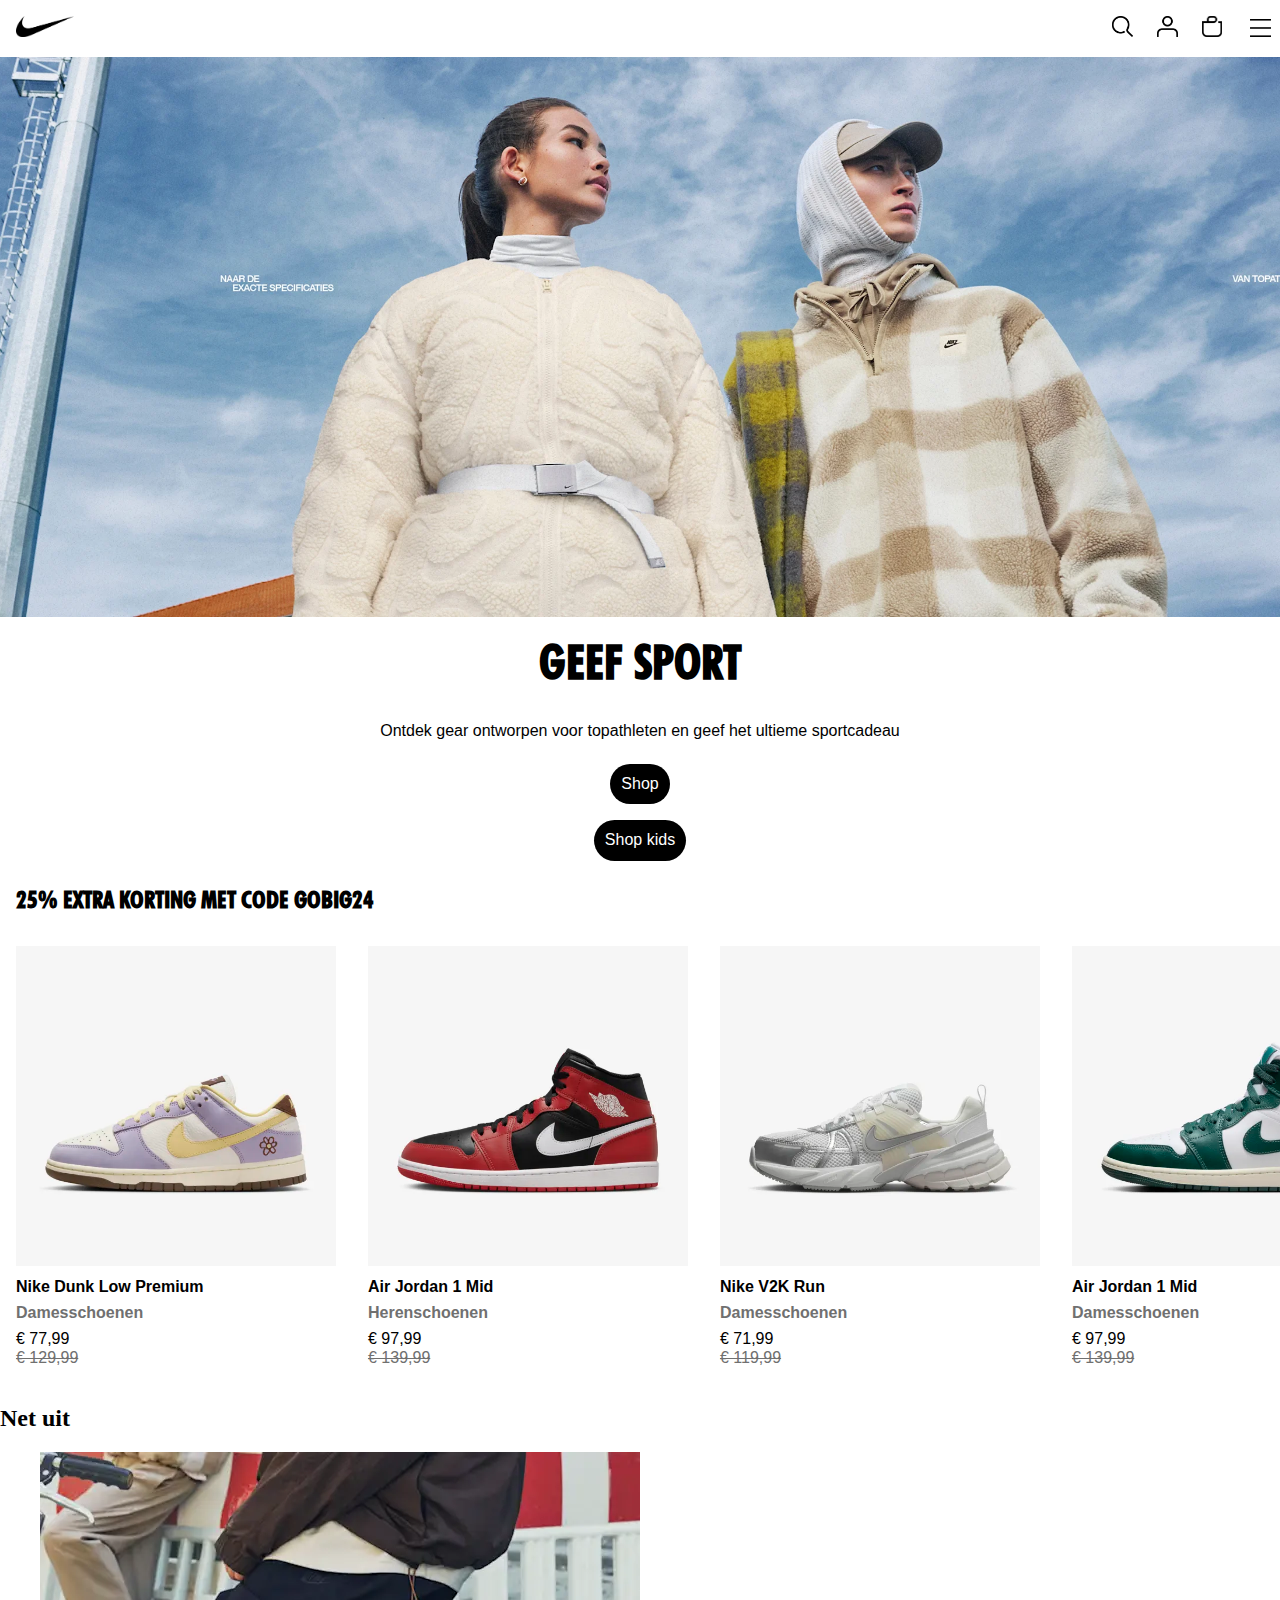
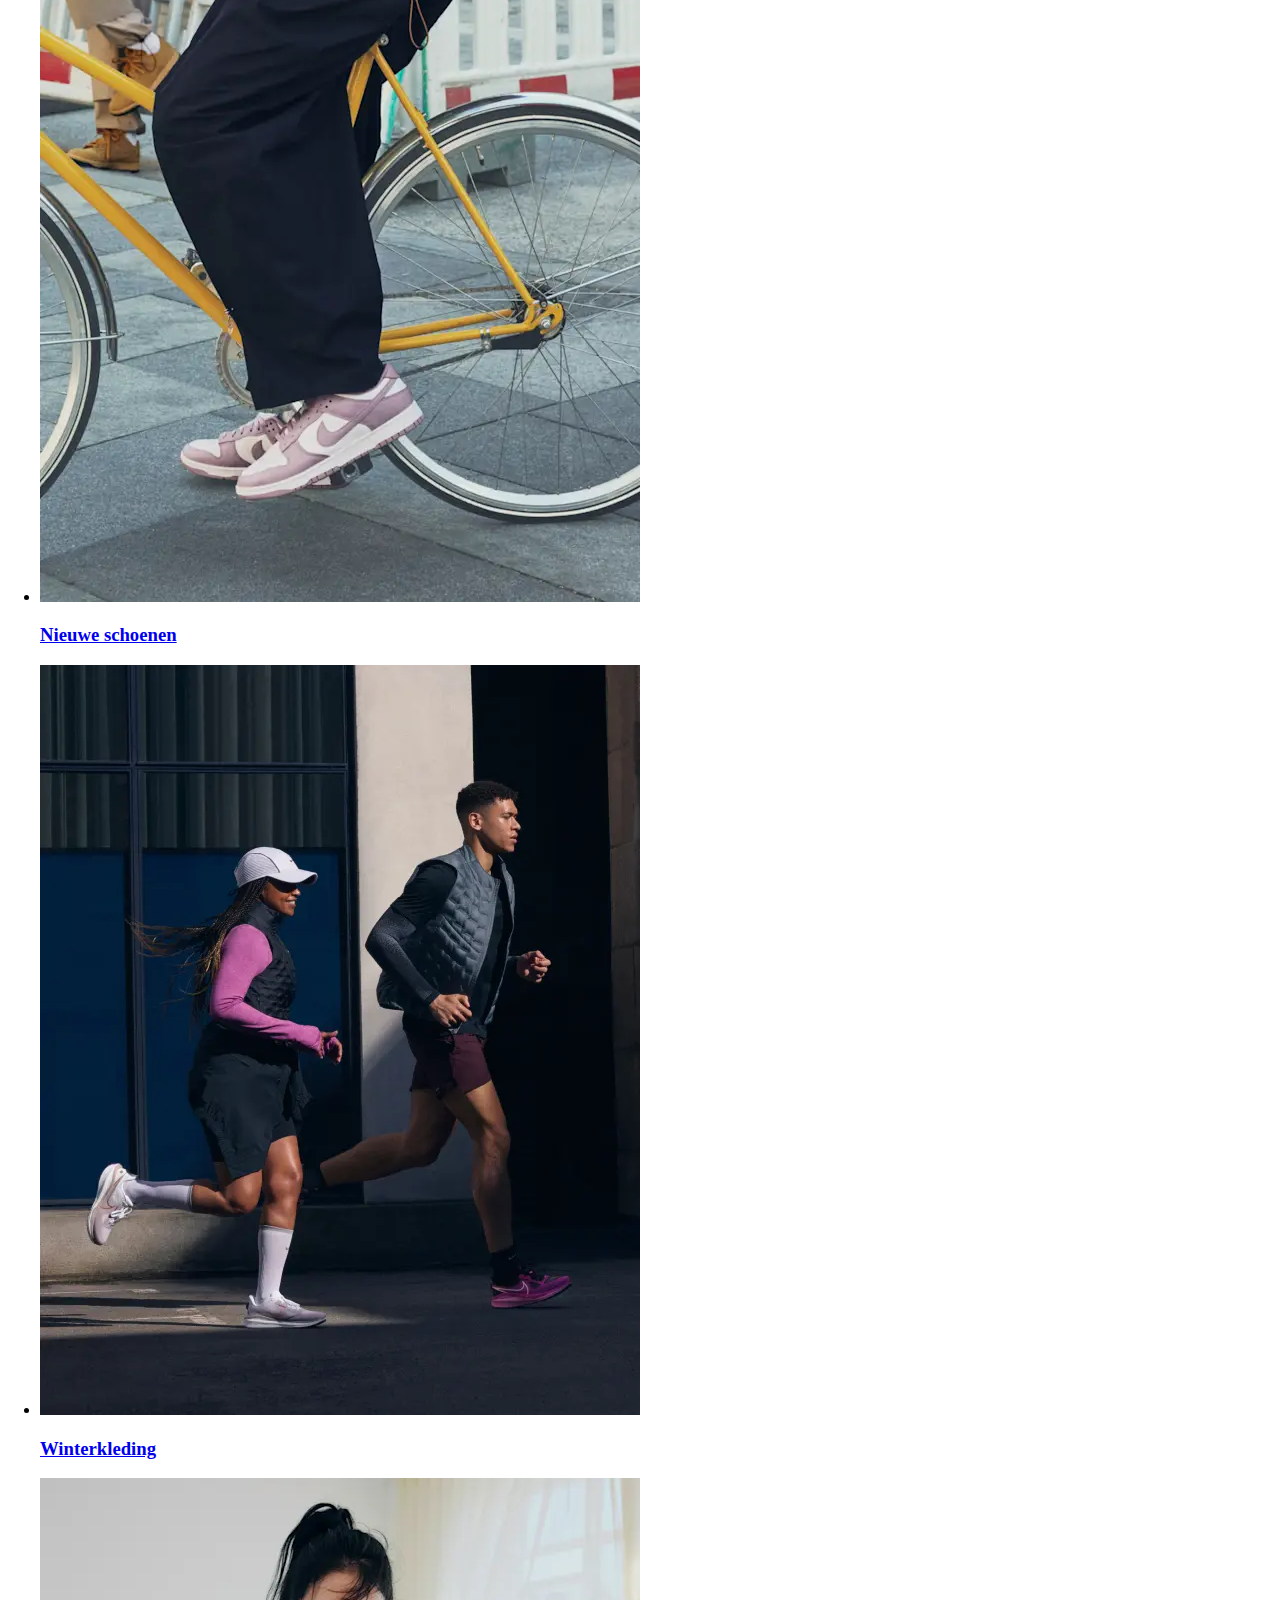
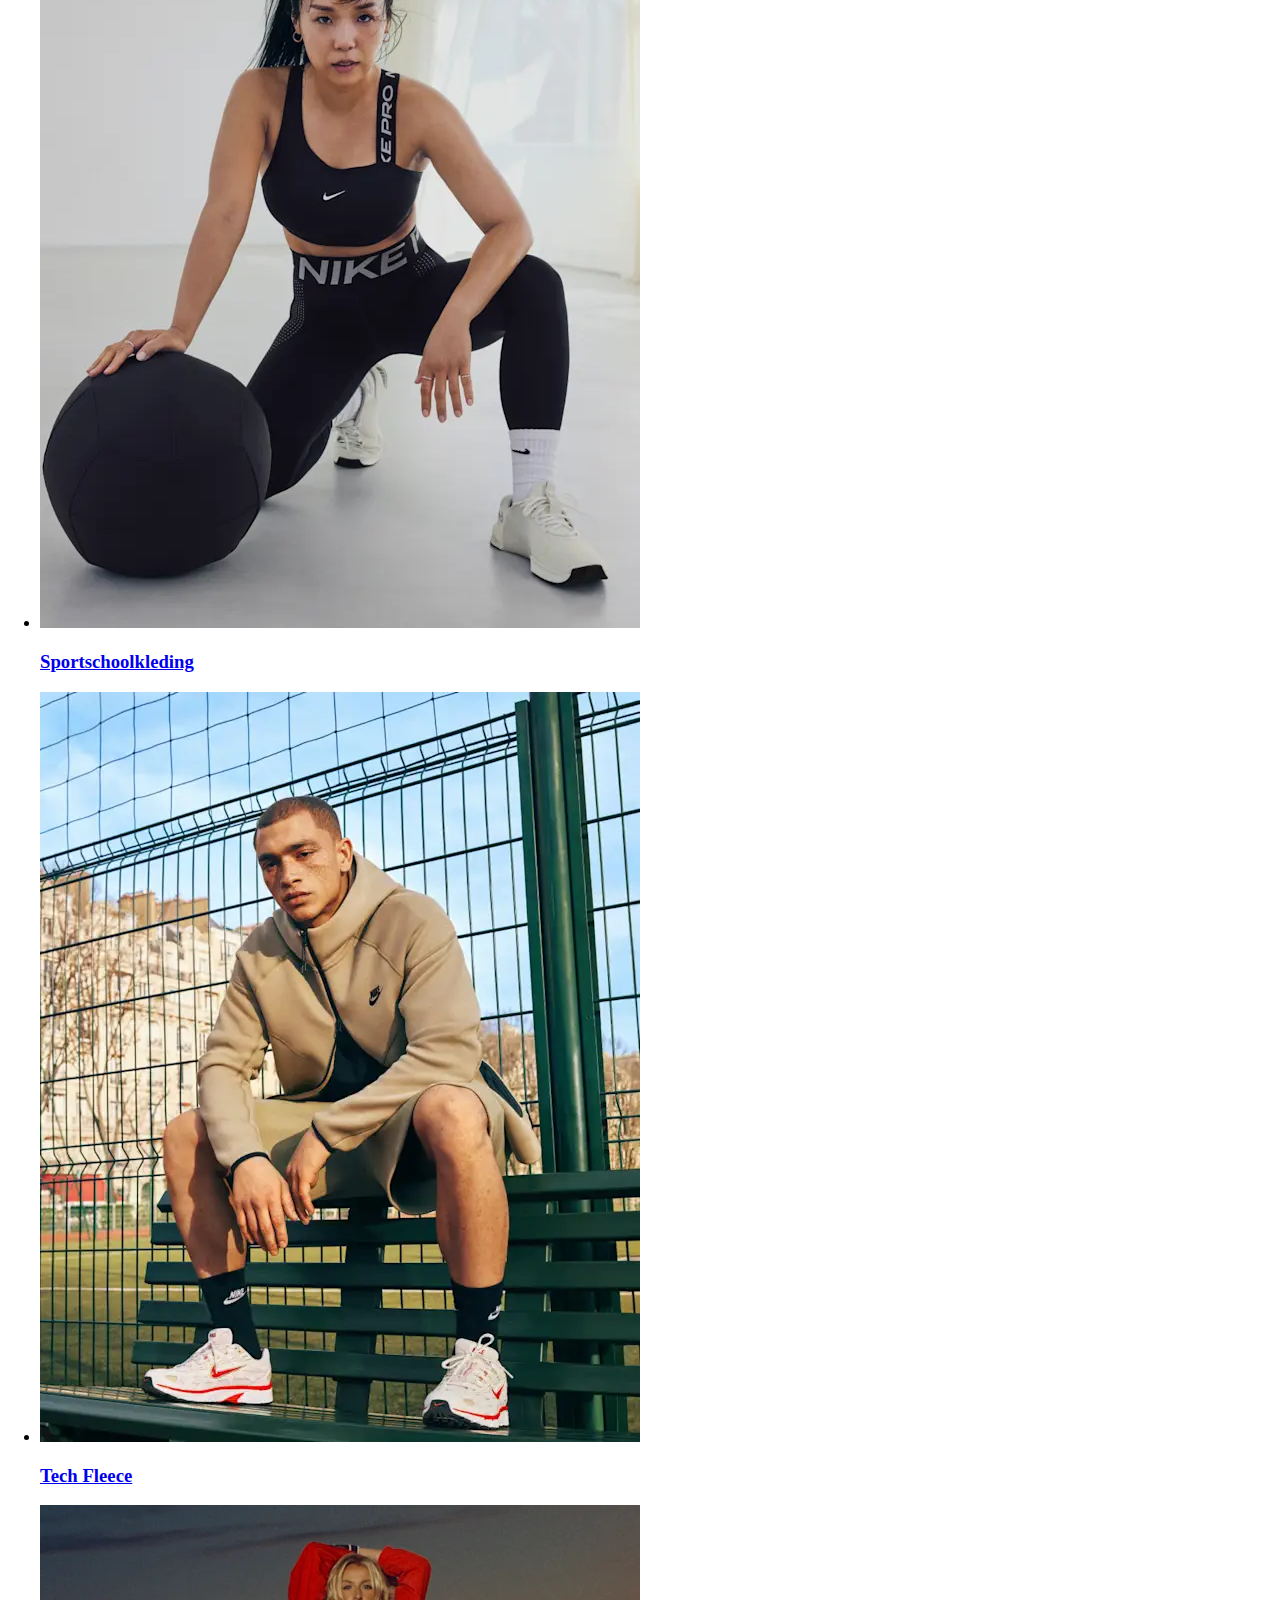
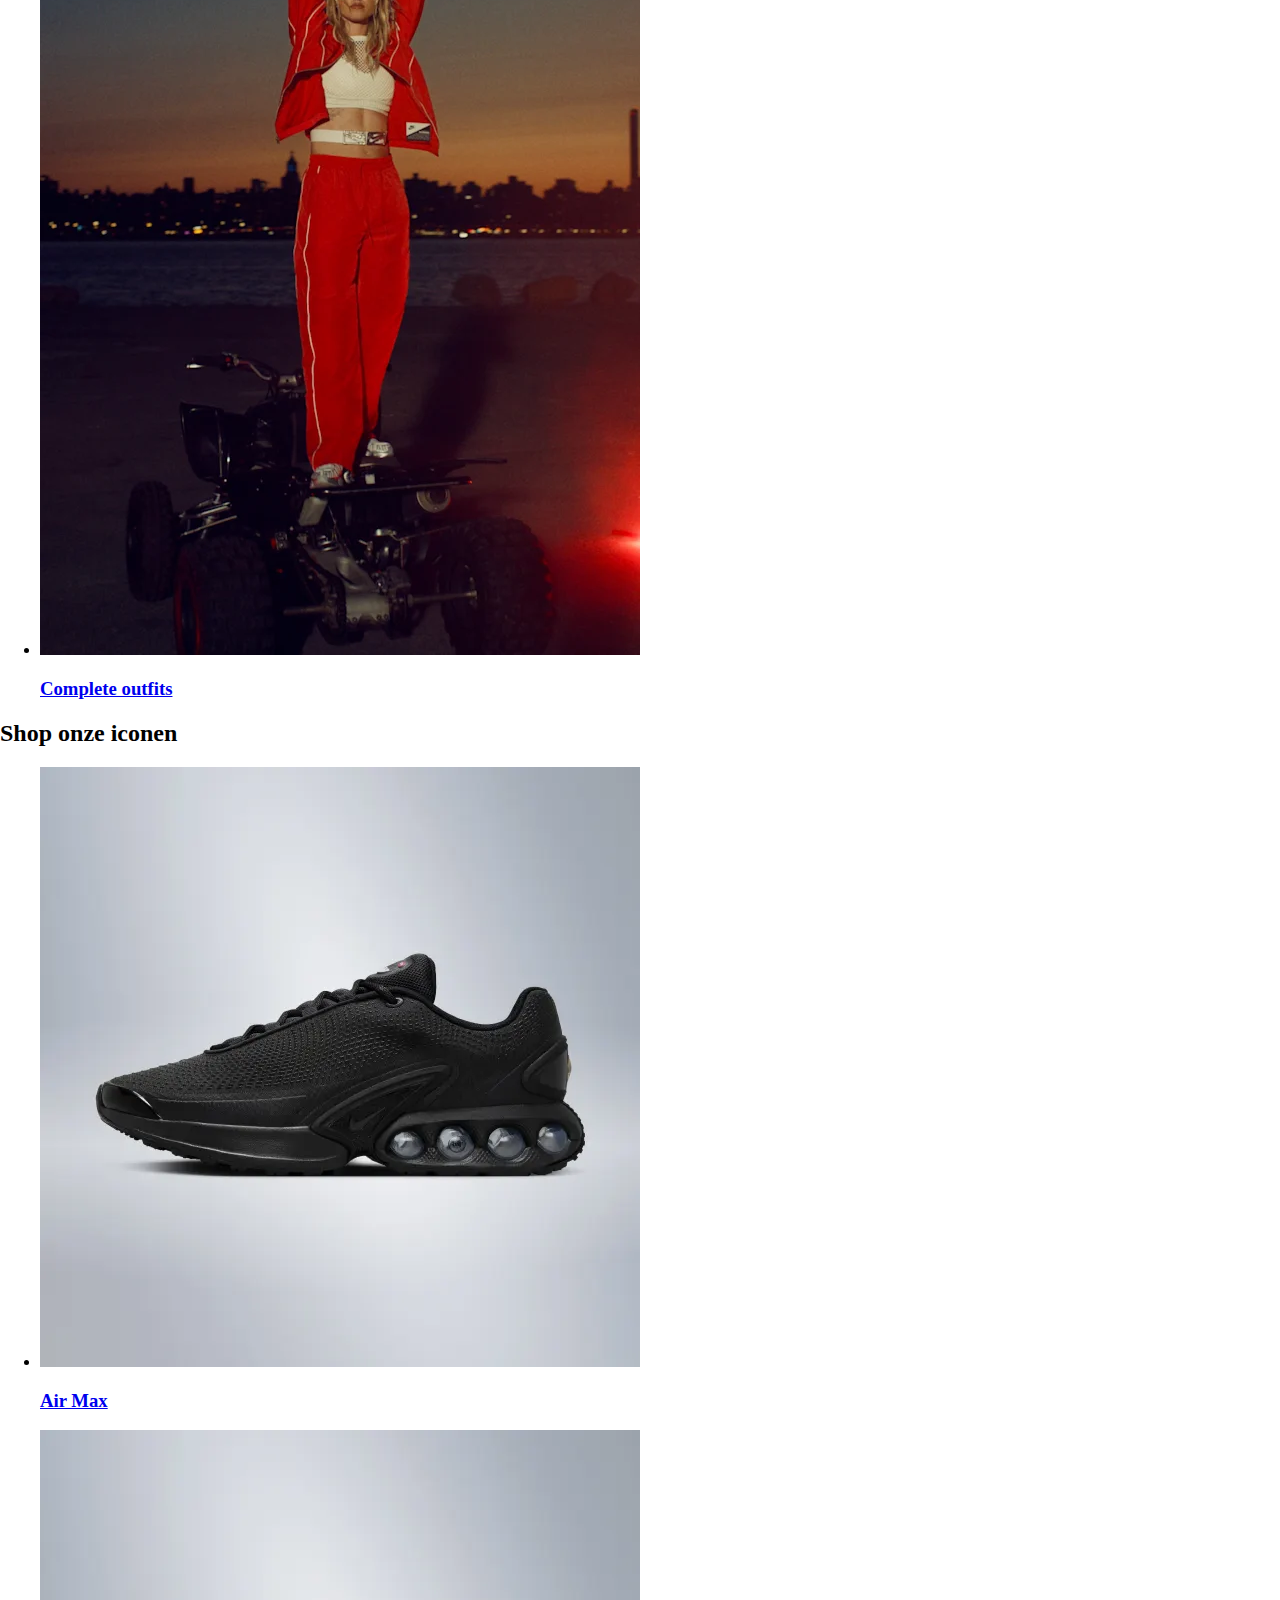
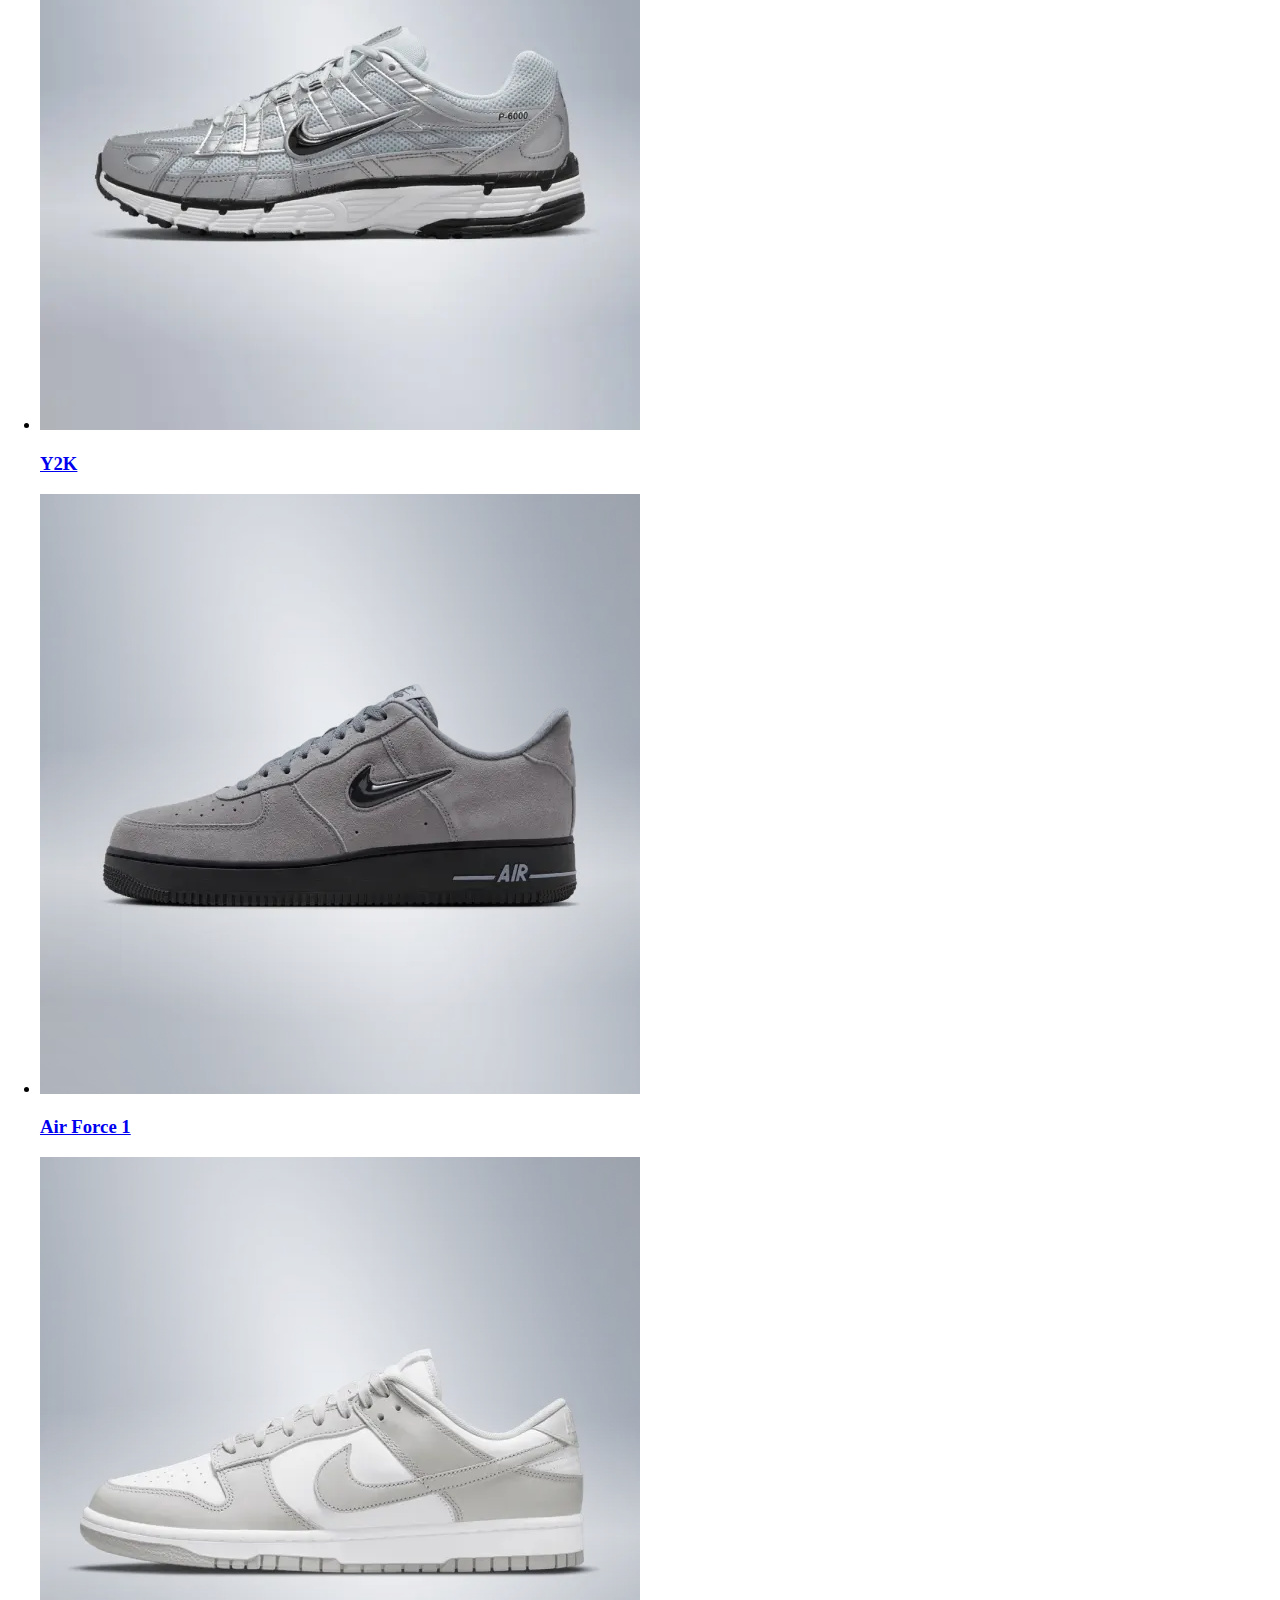
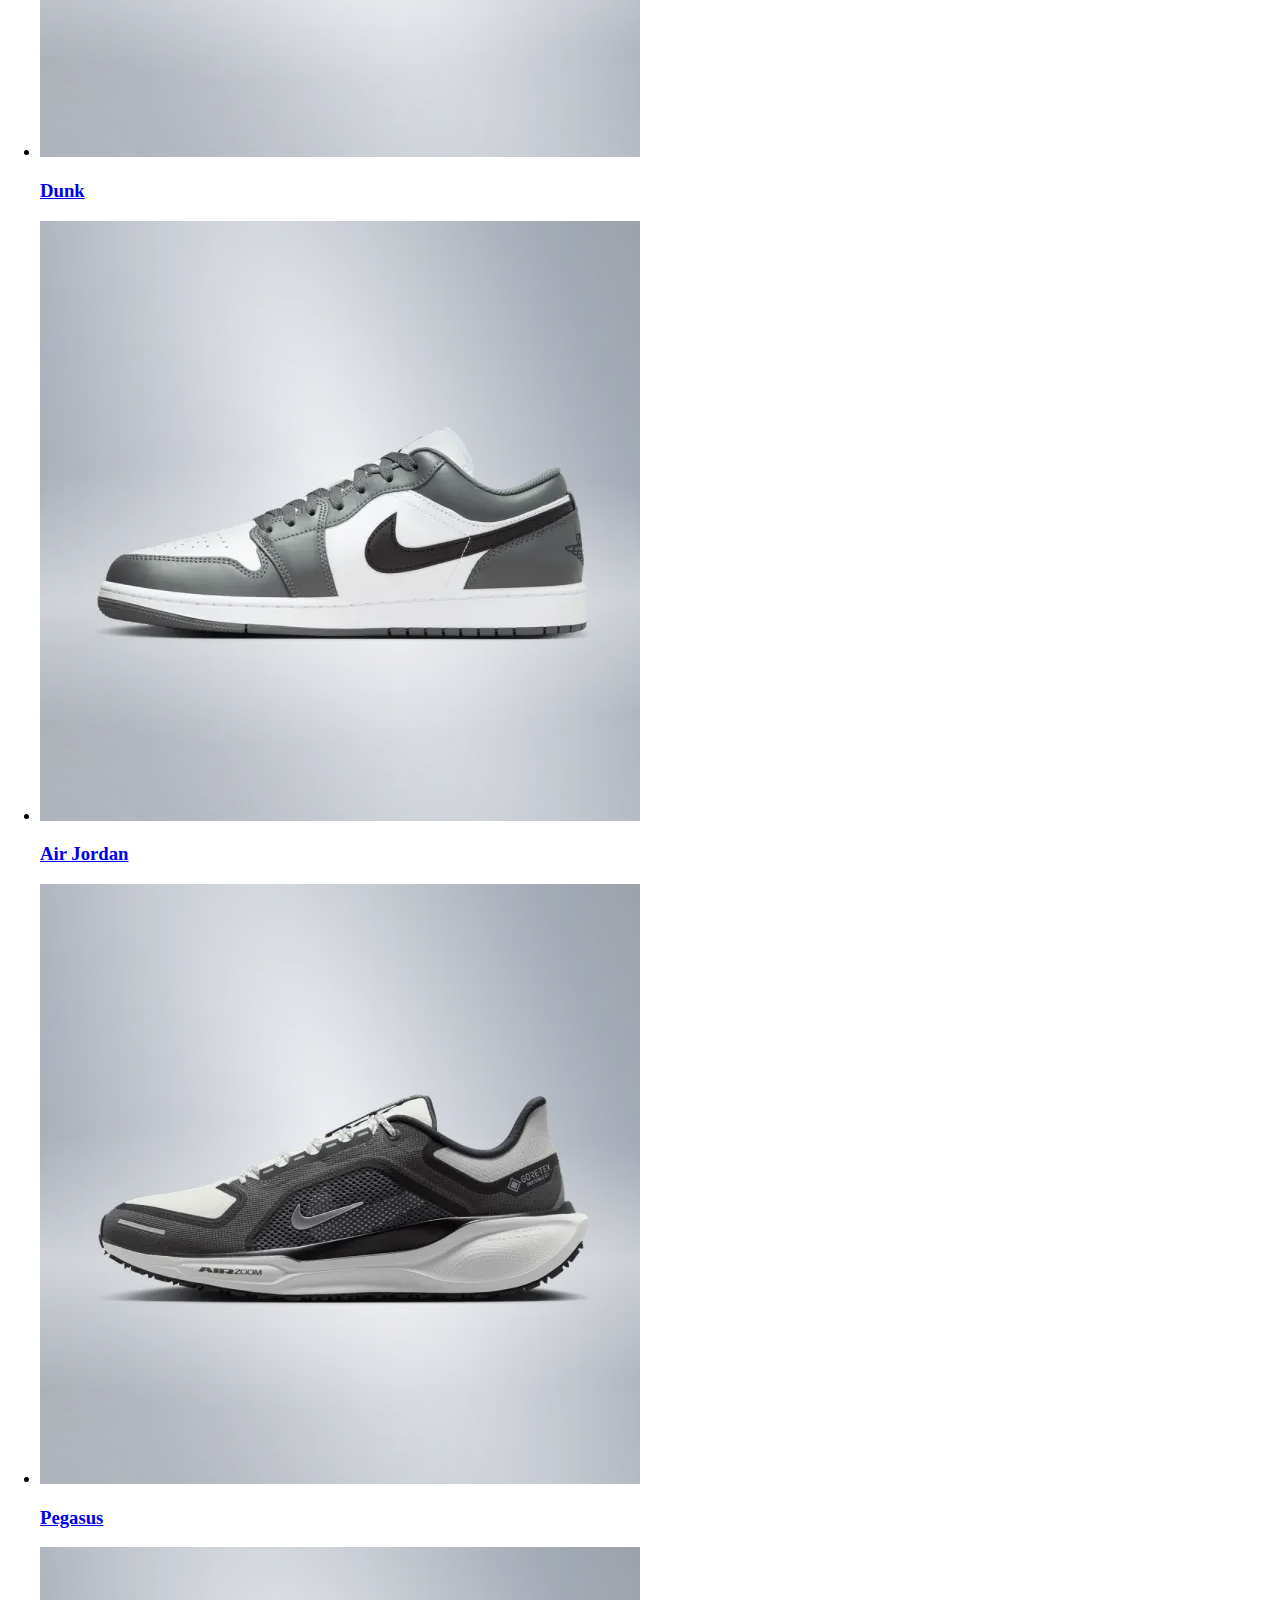
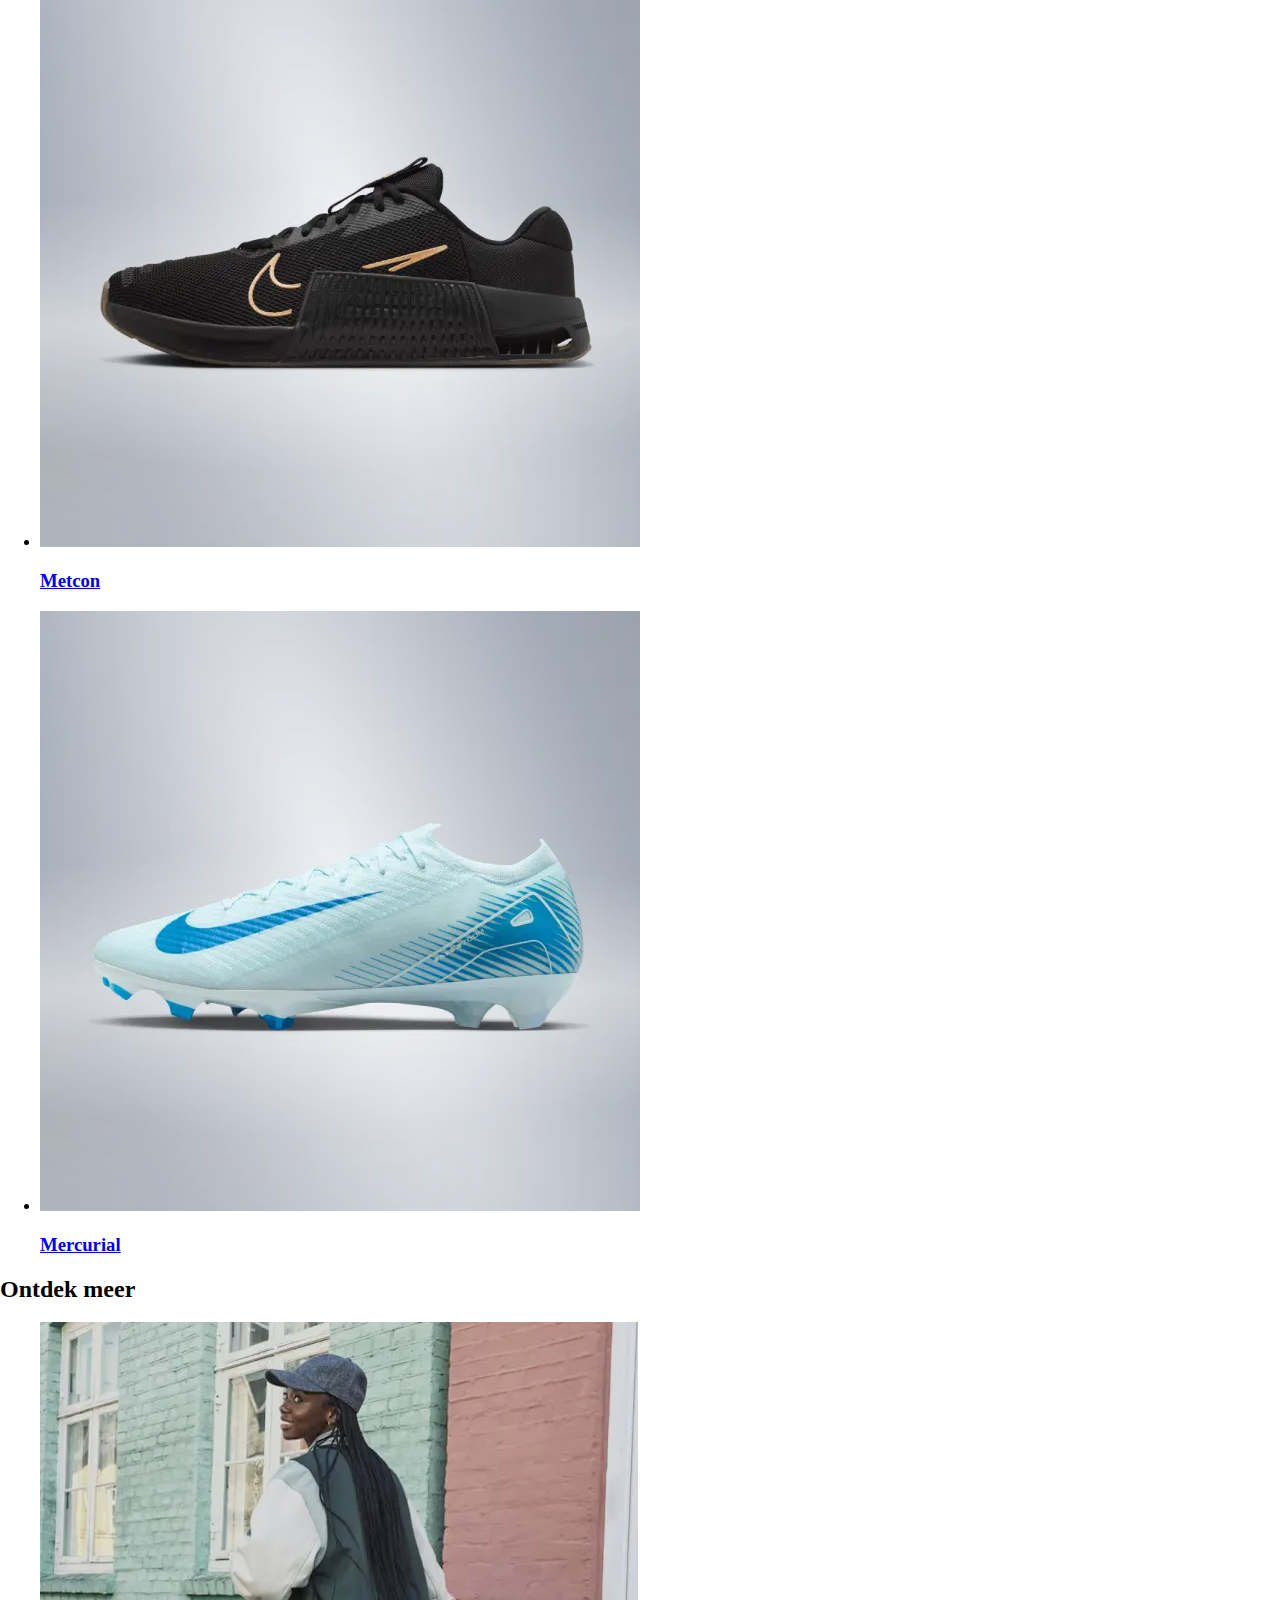
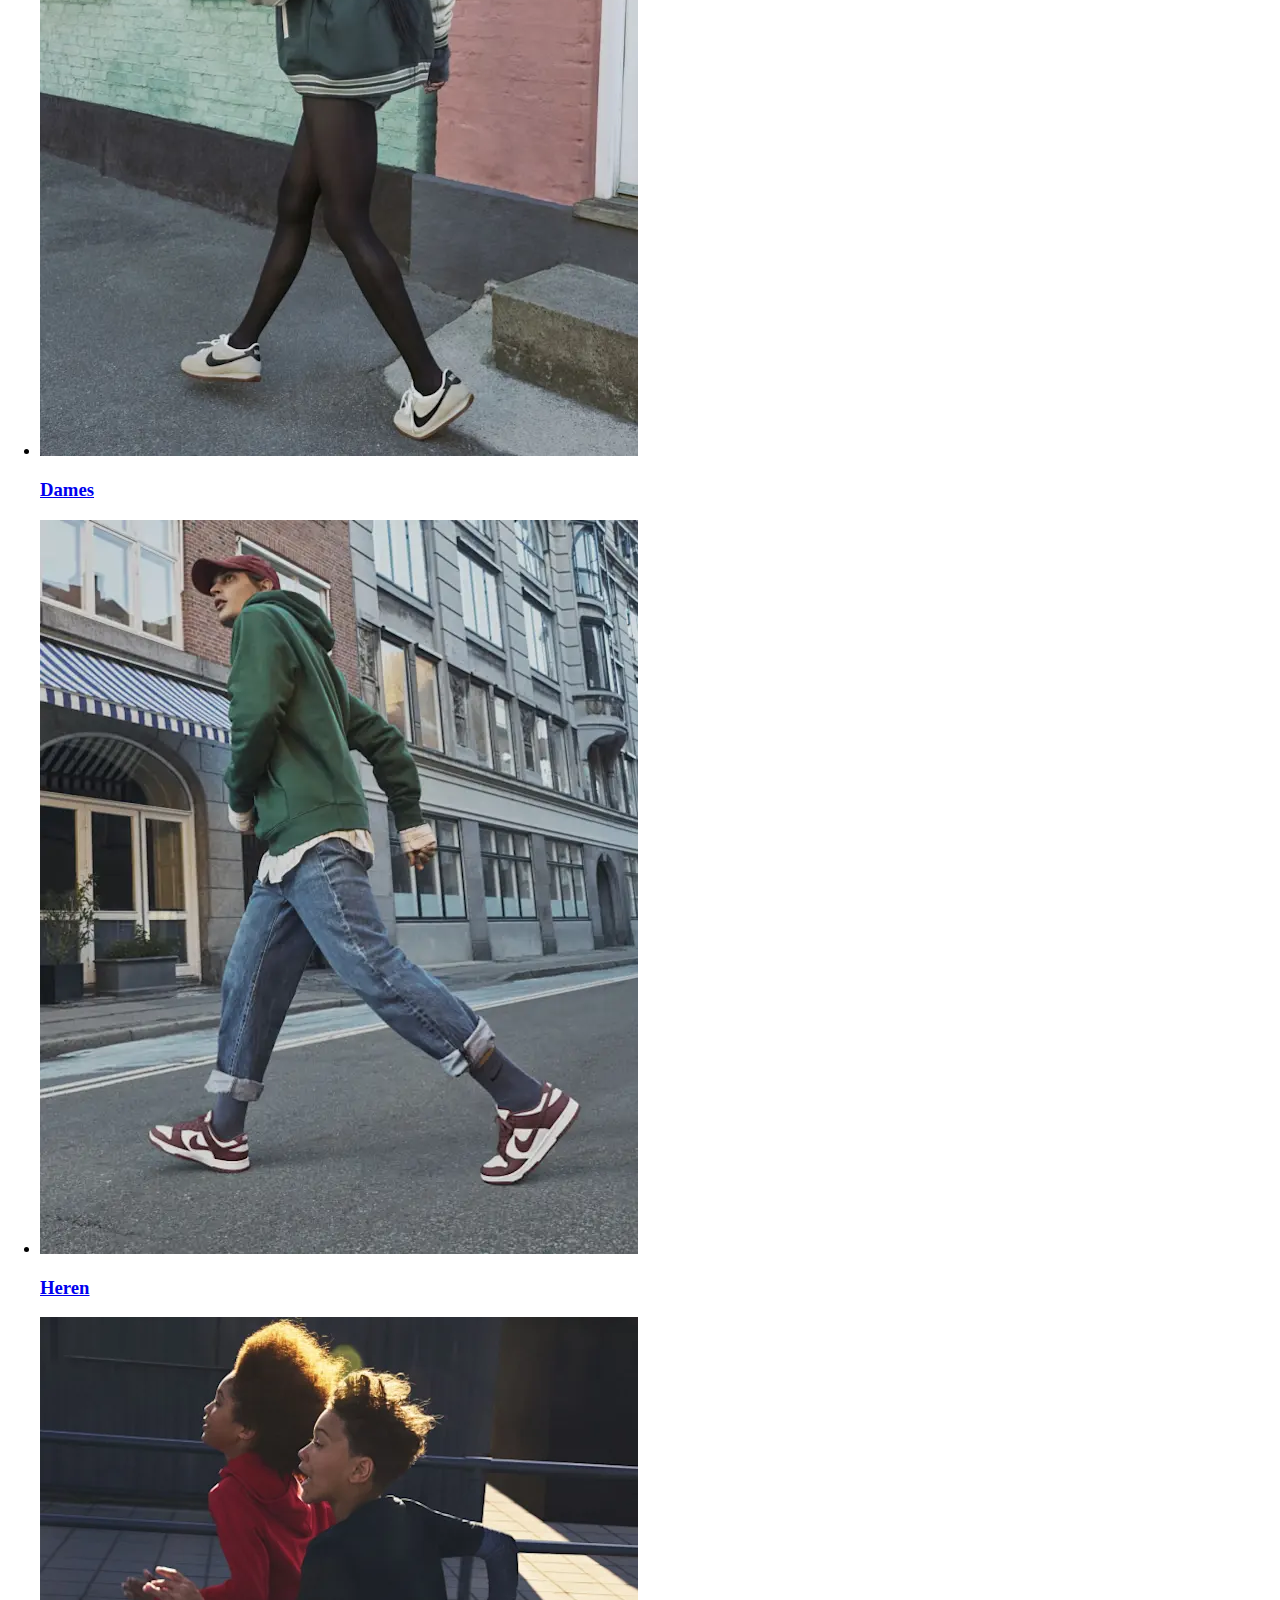
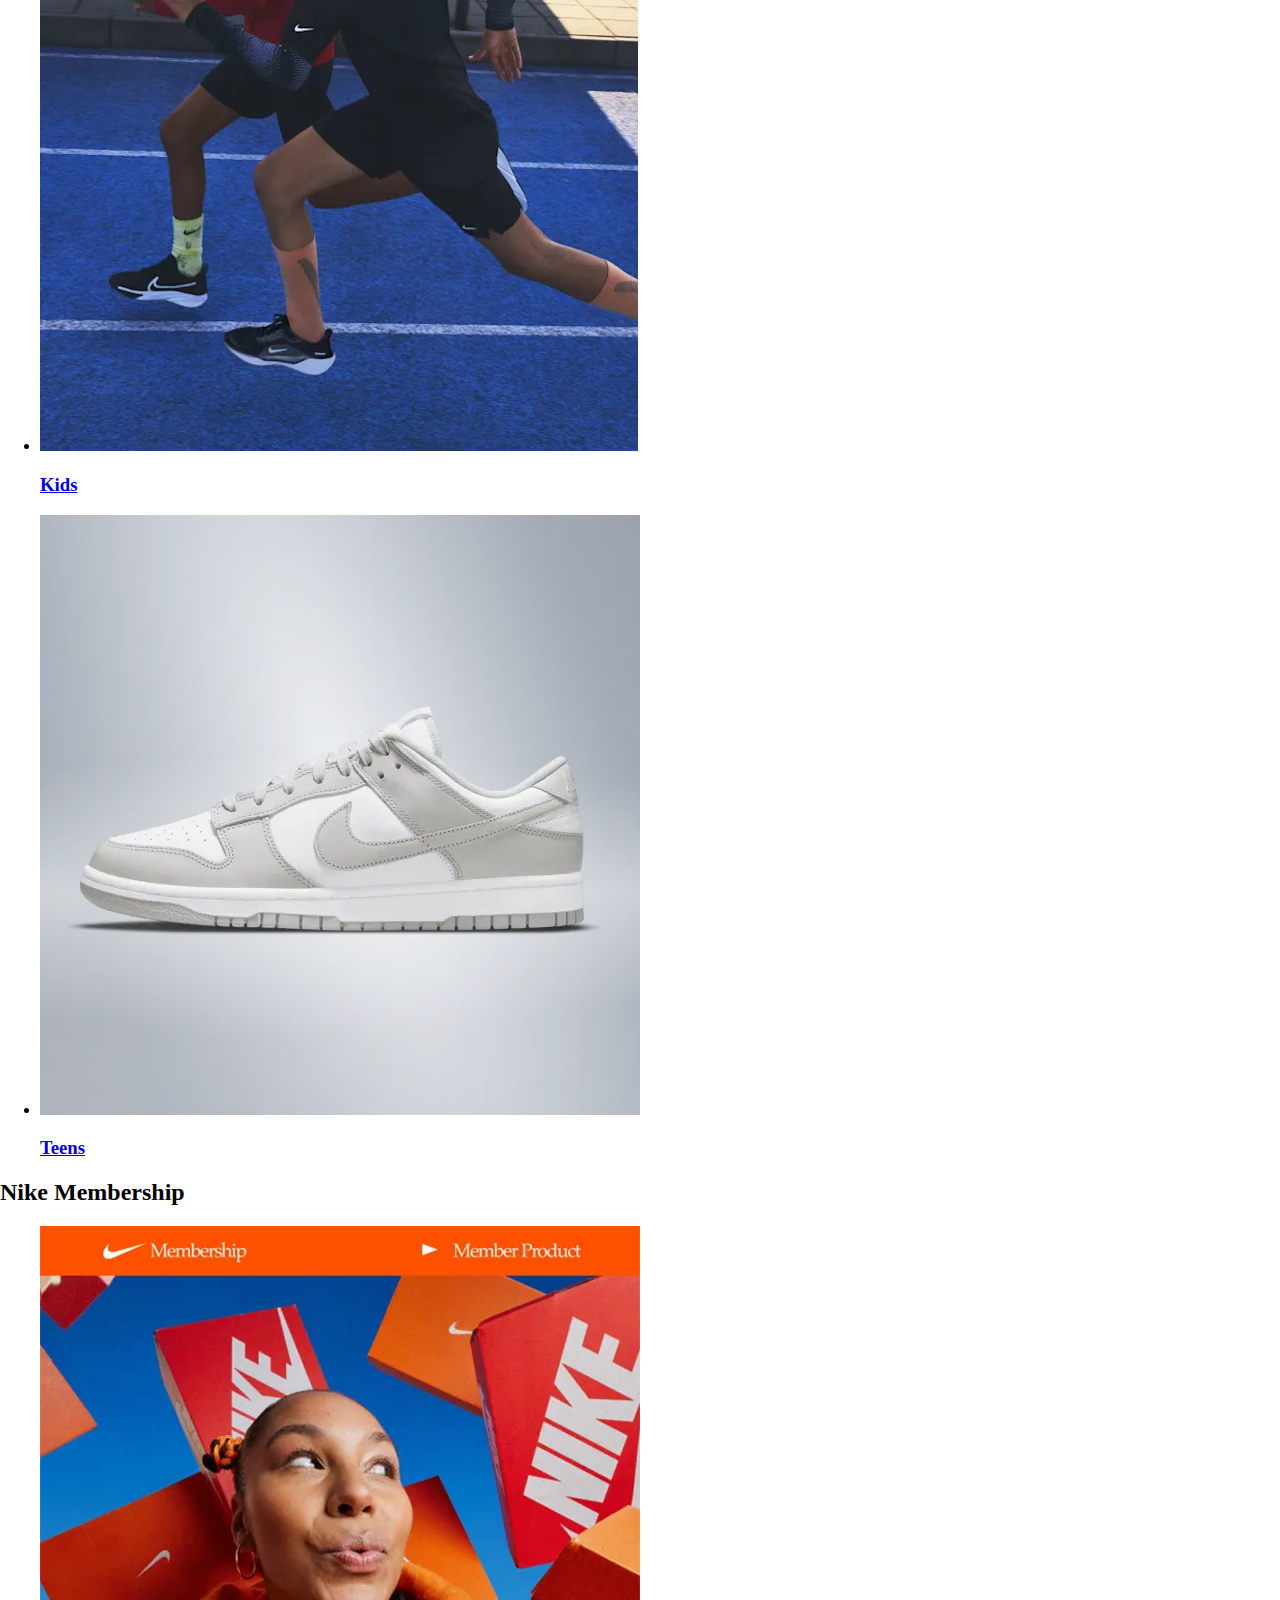
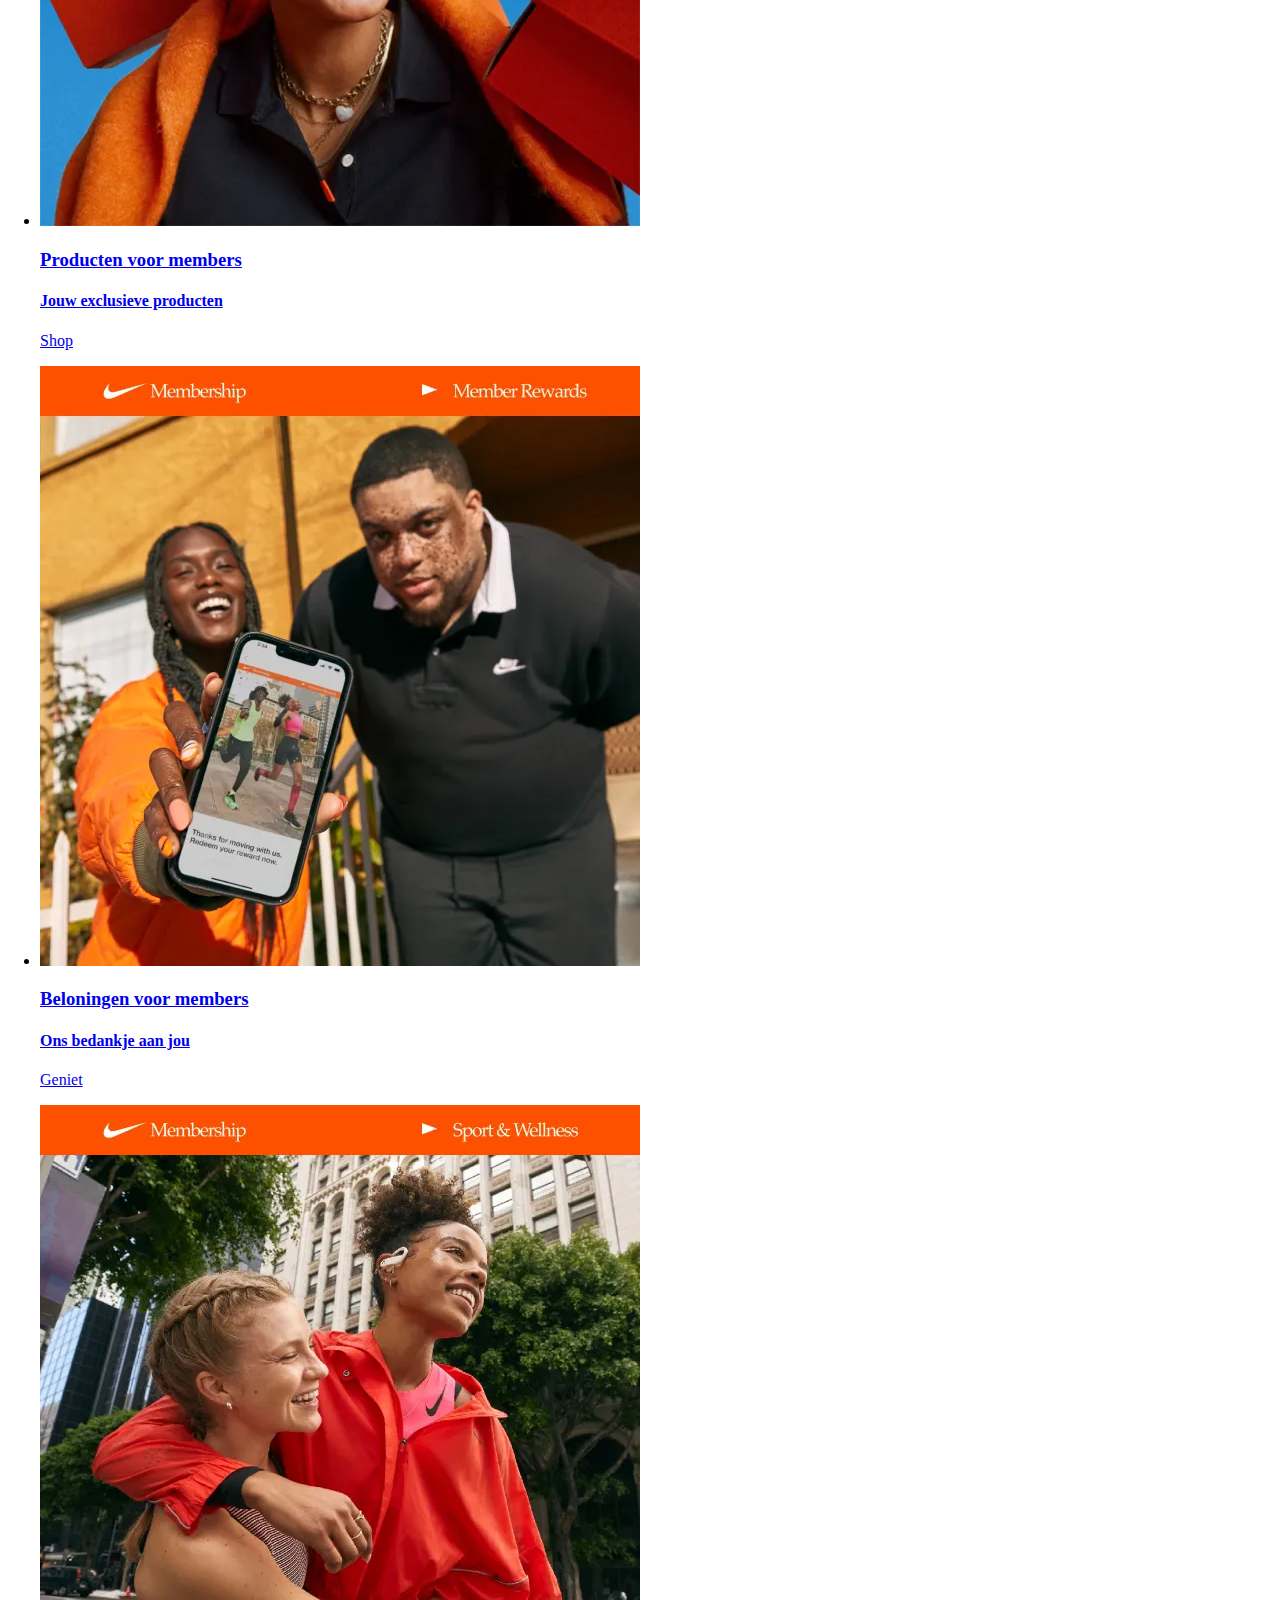
==== index.html @ 39778358 "Add files via upload" ====
<!DOCTYPE html>
<html lang="nl">
<head>
    <meta charset="UTF-8">
    <meta name="viewport" content="width=device-width, initial-scale=1.0">
    <meta name="description" content="Homepage van de Nike website.">
    <title>Standaard HTML-pagina</title>

    <!-- CSS -->
    <link rel="stylesheet" href="styles/style.css">
</head>
<body>

    <header>
        <a href="#"><img src="images/icons/nike.png" alt="Nike logo"><h1>Nike homepage</h1></a>
        
        <ul>
            <a href="#"><img src="images/icons/search.png" alt="Zoeken"></a>
            <a href="#"><img src="images/icons/user.png" alt="Account"></a>
            <a href="#"><img src="images/icons/shopping.png" alt="Winkelmand"></a>
            <button><img src="images/icons/menu.png" alt="Menu" /></button>
        </ul>

    </header>
    
    <main>

        <!-- BANNER -->

        <section>
            <article>
                <img src="images/homepage/banner.jpg" alt="de nieuwste winterkleding">
            </article>
            <article>
                <h2>Geef sport</h2>
				<p>Ontdek gear ontworpen voor topathleten en geef het ultieme sportcadeau</p>
				<a href="#">Shop</a>
				<a href="#">Shop kids</a>
            </article>
        </section>

        <!-- KORTING -->

        <section>
            <h2>25% extra korting met code GOBIG24</h2>
            <ul>
                <li>
                    <a href="#">
                        <img src="images/homepage/kortingNikeDunkLowPremium.png" alt="Nike Dunk Low Premium, Damesschoenen">
                        <h3> Nike Dunk Low Premium </h3>
                        <h4> Damesschoenen </h4>
                        <p>€ 77,99</p>
                        <p>€ 129,99</p>
                    </a>
                </li>
                <li>
                    <a href="#">
                        <img src="images/homepage/kortingAirJordan1Mid2.png" alt="Air Jordan 1 Mid, Herenschoenen">
                        <h3> Air Jordan 1 Mid </h3>
                        <h4> Herenschoenen </h4>
                        <p>€ 97,99</p>
                        <p>€ 139,99</p>
                    </a>
                </li>
                <li>
                    <a href="#">
                        <img src="images/homepage/kortingNikeV2Krun.png" alt="Nike V2K Run, Damesschoenen">
                        <h3> Nike V2K Run </h3>
                        <h4> Damesschoenen </h4>
                        <p>€ 71,99</p>
                        <p>€ 119,99</p>
                    </a>
                </li>
                <li>
                    <a href="#">
                        <img src="images/homepage/kortingAirJordan1Mid.png" alt="Air Jordan 1 Mid, Damesschoenen">
                        <h3> Air Jordan 1 Mid </h3>
                        <h4> Damesschoenen </h4>
                        <p>€ 97,99</p>
                        <p>€ 139,99</p>
                    </a>
                </li>
                <li>
                    <a href="#">
                        <img src="images/homepage/kortingAirMaxPlusDrift.png" alt="Nike Air Max Plus Drift, Herenschoenen">
                        <h3> Nike Air Max Plus Drift </h3>
                        <h4> Herenschoenen </h4>
                        <p>€ 159,99</p>
                        <p>€ 199,99</p>
                    </a>
                </li>
                <li>
                    <a href="#">
                        <img src="images/homepage/kortingAirForce107.png" alt="Nike Air Force 1 '07, Herenschoenen">
                        <h3> Nike Air Force 1 '07 </h3>
                        <h4> Herenschoenen </h4>
                        <p>€ 119,99</p>
                    </a>
                </li>
                <li>
                    <a href="#">
                        <img src="images/homepage/kortingNikeAirMaxPlusUtility.png" alt="Nike Air Max Plus Utility, Herenschoenen">
                        <h3> Nike Air Max Plus Utility </h3>
                        <h4> Herenschoenen </h4>
                        <p>€ 199,99</p>
                    </a>
                </li>
                <li>
                    <a href="#">
                        <img src="images/homepage/kortingNikeSportswearClassicPuffer.png" alt="Nike Sportswear Classic Puffer, Therma-FIT ruimvallend damesjack met capuchon">
                        <h3> Nike Sportswear Classic Puffer </h3>
                        <h4> Therma-FIT ruimvallend damesjack met capuchon </h4>
                        <p>€ 129,99</p>
                    </a>
                </li>
                <li>
                    <a href="#">
                        <img src="images/homepage/kortingWindrunnerPrimaLoft.png" alt="Nike Windrunner PrimaLoft®, Storm-FIT Gewatteerd herenjack met capuchon">
                        <h3> Nike Windrunner PrimaLoft® </h3>
                        <h4> Storm-FIT Gewatteerd herenjack met capuchon </h4>
                        <p>€ 229,99</p>
                    </a>
                </li>
                <li>
                    <a href="#">
                        <img src="images/homepage/kortingAirForce1Shadow.png" alt="Nike Air Force 1 Shadow, Damesschoenen">
                        <h3> Nike Air Force 1 Shadow </h3>
                        <h4> Damesschoenen </h4>
                        <p>€ 129,99</p>
                    </a>
                </li>
            </ul>
        </section>

        <!-- NET UIT -->

        <section>
            <h2>Net uit</h2>
            <ul>
                <li>
                    <a href="https://www.nike.com/nl/w/lifestyle-schoenen-13jrmzy7ok">
                    <img src="images/homepage/netuitNieuweschoenen.png" alt="Nieuwe schoenen">
                    <h3> Nieuwe schoenen</h3>
                    </a>
                </li>
                <li>
                    <a href="https://www.nike.com/nl/w/winter-wear-6fd0i">
                    <img src="images/homepage/netuitWinterkleding.jpg" alt="Nieuwe winterkleding">
                    <h3> Winterkleding</h3>
                    </a>
                </li>
                <li>
                    <a href="https://www.nike.com/nl/w/performance-3k7dg">
                    <img src="images/homepage/netuitSportschoolkleding.png" alt="Nieuwe sportschoolkleding">
                    <h3> Sportschoolkleding</h3>
                    </a>
                </li>
                <li>
                    <a href="https://www.nike.com/nl/w/nike-tech-7lrxu">
                    <img src="images/homepage/netuitTechfleece.png" alt="Nieuwe Tech Fleece kleding">
                    <h3> Tech Fleece</h3>
                    </a>
                </li>
                <li>
                    <a href="https://www.nike.com/nl/w/lifestyle-13jrm">
                    <img src="images/homepage/netuitCompleteoutfits.png" alt="Nieuwe complete outfits">
                    <h3> Complete outfits</h3>
                    </a>
                </li>
            </ul>
        </section>

        <!-- SHOP VOOR ICONEN -->

        <section>
            <h2>Shop onze iconen</h2>
            <ul>
                <li>
                    <a href="https://www.nike.com/nl/w/air-max-schoenen-a6d8hzy7ok">
                    <img src="images/homepage/shoponzeiconenAirmax.jpg" alt="Shop voor Air Max">
                    <h3> Air Max </h3>
                    </a>
                </li>
                <li>
                    <a href="https://www.nike.com/nl/w/retro-sneaker-cullection-a3dox">
                    <img src="images/homepage/shoponzeiconenY2k.jpg" alt="Shop voor retro sneakers">
                    <h3> Y2K </h3>
                    </a>
                </li>
                <li>
                    <a href="https://www.nike.com/nl/w/air-force-1-lifestyle-schoenen-13jrmz5sj3yzy7ok">
                    <img src="images/homepage/shoponzeiconenAirforce.png" alt="Shop voor Air Force 1">
                    <h3> Air Force 1</h3>
                    </a>
                </li>
                <li>
                    <a href="https://www.nike.com/nl/w/dunk-lifestyle-schoenen-13jrmz90aohzy7ok">
                    <img src="images/homepage/shoponzeiconenDunk.png" alt="Shop voor Dunk">
                    <h3> Dunk </h3>
                    </a>
                </li>
                <li>
                    <a href="https://www.nike.com/nl/w/jordan-schoenen-37eefzy7ok">
                    <img src="images/homepage/shoponzeiconenJordan.png" alt="Shop voor Air Jordans">
                    <h3> Air Jordan</h3>
                    </a>
                </li>
                <li>
                    <a href="https://www.nike.com/nl/w/pegasus-hardlopen-37v7jz5e1x6z8nexhznik1">
                    <img src="images/homepage/shoponzeiconenPegasus.png" alt="Shop voor Pegasus hardloopschoenen">
                    <h3> Pegasus </h3>
                    </a>
                </li>
                <li>
                    <a href="https://www.nike.com/nl/w/metcon-3yxqsk">
                    <img src="images/homepage/shoponzeiconenMetcon.png" alt="Shop voor Metcon workoutschoenen">
                    <h3> Metcon </h3>
                    </a>
                </li>
                <li>
                    <a href="https://www.nike.com/nl/w/mercurial-voetbal-schoenen-1gdj0z4f1bzy7ok">
                    <img src="images/homepage/shoponzeiconenMecurial.png" alt="Shop voor Mercurial voetbalschoenen">
                    <h3> Mercurial</h3>
                    </a>
                </li>
            </ul>
        </section>

        <!-- ONTDEK MEER -->

        <section>
            <h2>Ontdek meer</h2>
            <ul>
                <li>
                    <a href="https://www.nike.com/nl/dames">
                    <img src="images/homepage/ontdekmeerDames.jpg" alt="Shop voor Dameskleding">
                    <h3> Dames </h3>
                    </a>
                </li>
                <li>
                    <a href="https://www.nike.com/nl/heren">
                    <img src="images/homepage/ontdekmeerHeren.jpg" alt="Shop voor Herenkleding">
                    <h3> Heren </h3>
                    </a>
                </li>
                <li>
                    <a href="https://www.nike.com/nl/kinderen">
                    <img src="images/homepage/ontdekmeerKids.jpg" alt="Shop voor Kinderkleding">
                    <h3> Kids </h3>
                    </a>
                </li>
                <li>
                    <a href="https://www.nike.com/nl/tieners">
                    <img src="images/homepage/shoponzeiconenDunk.png" alt="Shop voor Tienerkleding">
                    <h3> Teens </h3>
                    </a>
                </li>
            </ul>
        </section>

        <!-- NIKE MEMBERSHIP -->

        <section>
            <h2>Nike Membership</h2>
            <ul>
                <li>
                    <a href="https://www.nike.com/nl/membership/producten-voor-members">
                    <img src="images/homepage/membershipJouwexclusieveproducten.png" alt="Shop voor exclusieve memberproducten">
                    <h3> Producten voor members </h3>
                    <h4> Jouw exclusieve producten </h4>
                    <p> Shop </p>
                    </a>
                </li>
                <li>
                    <a href="https://www.nike.com/nl/membership/beloningen-voor-members">
                    <img src="images/homepage/membershipOnsbedankjeaanjouw.jpg" alt="Membership beloningen">
                    <h3> Beloningen voor members </h3>
                    <h4> Ons bedankje aan jou </h4>
                    <p> Geniet </p>
                    </a>
                </li>
                <li>
                    <a href="https://www.nike.com/nl/membership/sport-wellness-apps">
                    <img src="images/homepage/membershipBewegenopjouwniveau.jpg" alt="Sport welness apps voor members">
                    <h3> Sport en welzijn </h3>
                    <h4> Beweeg op jouw niveau </h4>
                    <p> Beweeg </p>
                    </a>
                </li>
                <li>
                    <a href="https://www.nike.com/nl/nike-by-you">
                    <img src="images/homepage/membershipJouwcustomizationservice.png" alt="Custom kleding artikelen">
                    <h3> Nike by You </h3>
                    <h4> Jouw customization-service </h4>
                    <p> Customize </p>
                    </a>
                </li>
                <li>
                    <a href="https://nike.sng.link/Astn5/aetx/gj6r">
                    <img src="images/homepage/membershipOpjebest.jpg" alt="Nike shopping apps">
                    <h3> Nike apps </h3>
                    <h4> Op je best </h4>
                    <p> Nike app </p>
                    <a href="https://snkrs.sng.link/Aoihh/vi7o/ryxb"> SNKRS </a>
                    </a>
                </li>
                <li>
                    <a href="https://www.nike.com/nl/membership">
                    <img src="images/homepage/membershipMeermembership.png" alt="Meer informatie over memberships">
                    <h4> Meer membership </h4>
                    <p> Ontdek </p>
                    </a>
                </li>
            </ul>
        </section>

        <!-- OVERIGE LINKS -->

        <section>
            <h3>Schoenen</h3>
            <ul>
                <li><a href="https://www.nike.com/nl/w/zwart-hardlopen-schoenen-37v7jz90poyzy7ok">Zwarte hardloopschoenen</a></li>
                <li><a href="https://www.nike.com/nl/w/wit-hardlopen-schoenen-37v7jz4g797zy7ok">Witte hardloopschoenen</a></li>
                <li><a href="https://www.nike.com/nl/w/nike-v2k-schoenen-3picezy7ok">Nike P-6000</a></li>
                <li><a href="https://www.nike.com/nl/w/nike-initiator-7ji49">Nike Initiator</a></li>
            </ul>
            <h3>Kleding</h3>
            <ul>
                <li><a href="https://www.nike.com/nl/w/yoga-broeken-en-tights-2kq19zanrlj"></a>Yogabroeken</li>
                <li><a href="https://www.nike.com/nl/w/tech-fleece-joggingbroeken-trainingsbroeken-6sipkzaepf0"></a>Tech Fleece Joggers</li>
                <li><a href="https://www.nike.com/nl/w/tech-fleece-kleding-6sipkz6ymx6"></a>Tech Fleece</li>
            </ul>
            <h3>Kids</h3>
            <ul>
                <li><a href="https://www.nike.com/nl/w/meisjes-zwart-schoenen-3aqegz90poyzy7ok">Zwarte Meisjesschoenen</a></li>
                <li><a href="https://www.nike.com/nl/w/kids-zwart-schoenen-90poyzv4dhzy7ok">Zwarte Kinderschoenen</a></li>
            </ul>
            <h3>Uitgelicht</h3>
            <ul>
                <li><a href="https://www.nike.com/nl/w/voetbalclubs-wereldwijd-6fu9q">Voetbalclubteams</a></li>
                <li><a href="https://www.nike.com/nl/w/voetbal-1gdj0">Voetbal</a></li>
                <li><a href="https://www.nike.com/nl/w/engeland-8p57d">Nike Engeland</a></li>
                <li><a href="https://www.nike.com/nl/nrc-app">Nike Run Club</a></li>
            </ul>
        </section>
    </main>
    
    <footer>
        <details></details>
    </footer>
</body>
</html>
---- styles/style.css ----
/* Simpele CSS Remedy */
/* naar een idee van Jen Simmons */
/* github.com/jensimmons/cssremedy */
*, *::after, *::before {
    box-sizing:border-box;
}

/*********************/
/* CUSTOM PROPERTIES */
/*********************/

:root {
    --main-txt-color: #000000;
    --sec-txt-color: #707070;
    --trd-text-color: #9E3501;

    --main-bg-color: #ffffff;
    --sec-bg-color: #F5F5F5;

    --button-bg-color: #000000;
    --button-txt-color: #ffffff;
}

@font-face {
	font-family: titelsFutura;
	src: url(FuturaBoldfont.ttf);
}

body {
    margin: 0;
}

/**********/
/* HEADER */
/**********/


header h1 {
    display: none;
}

header {
    display: flex;
    align-items: center;
    list-style-type: none;
    background: var(--main-bg-color);
}

header img:first-of-type {
    width: auto; 
    height: 1.3em; 
    object-fit: contain;
    margin-left: 1em; 
}

header img {
    width: auto; 
    height: 1.5em; 
    object-fit: contain;
    margin-right: 0.25em;
}

header > ul {
    margin-left: auto;
}

header button {
    border: none;
    background-color: var(--main-bg-color);
}


/**********/
/* BANNER */
/**********/

section:nth-of-type(1) article:nth-of-type(1) {
	display: flex;
	flex-direction: column;
	position: relative;
    height: 35rem; 
    overflow: hidden;
}

section:nth-of-type(1) article:nth-of-type(1) img {
	height: 35rem;
	width: auto;
	position: absolute;
    top: 50%;
    left: 50%;
    transform: translate(-50%, -50%);

}

/***********************/
/* BANNER ONDERSCHRIFT */
/***********************/

section:nth-of-type(1) article:nth-of-type(2) {
	display: flex;
	flex-direction: column;
	align-items: center;
    text-align: center;
}

section:nth-of-type(1) article:nth-of-type(2) h2 {
	font-family: titelsFutura;
	text-transform: uppercase;
	font-size: 3rem;
	margin: 1rem;
}

section:nth-of-type(1) article:nth-of-type(2) p {
	font-family: Helvetica, arial, sans-serif;
	font-size: 1rem;
	padding: 1rem;
	margin: 0;
}

section:nth-of-type(1) article:nth-of-type(2) a {
    background-color: var(--button-bg-color);
    color: var(--button-txt-color);
    font-family: Helvetica, arial, sans-serif;
    text-decoration: none;


    padding: .7rem;
    border-radius: 3rem;
    margin: .5rem;
}

/*********************/
/* KORTING CARROUSEL */
/*********************/

section:nth-of-type(2) h2 {
	font-family: titelsFutura;
	text-transform: uppercase;
	font-size: 1.5rem;
	margin: 1rem;
}

section:nth-of-type(2) ul {
    display: flex;
    overflow-x: scroll;
    list-style-type: none;
    padding: 0;
}

section:nth-of-type(2) li {
    padding: 1em;
}

section:nth-of-type(2) li a {
    text-decoration: none;
}

section:nth-of-type(2) img {
    height: 20rem;
}

section:nth-of-type(2) h3 {
    font-family: Helvetica, arial, sans-serif;
	font-size: 1rem;
    color: var(--main-txt-color);
    margin: .5rem 0rem;
}

section:nth-of-type(2) h4 {
    font-family: Helvetica, arial, sans-serif;
	font-size: 1rem;
    color: var(--sec-txt-color);
    margin: .5rem 0rem;
}

section:nth-of-type(2) p:nth-of-type(1) {
    font-family: Helvetica, arial, sans-serif;
	font-size: 1rem;
    color: var(--main-txt-color);
    margin: .1rem 0rem;
}

section:nth-of-type(2) p:nth-of-type(2) {
    font-family: Helvetica, arial, sans-serif;
	font-size: 1rem;
    color: var(--sec-txt-color);
    text-decoration: line-through;
    margin: .1rem 0rem;

}
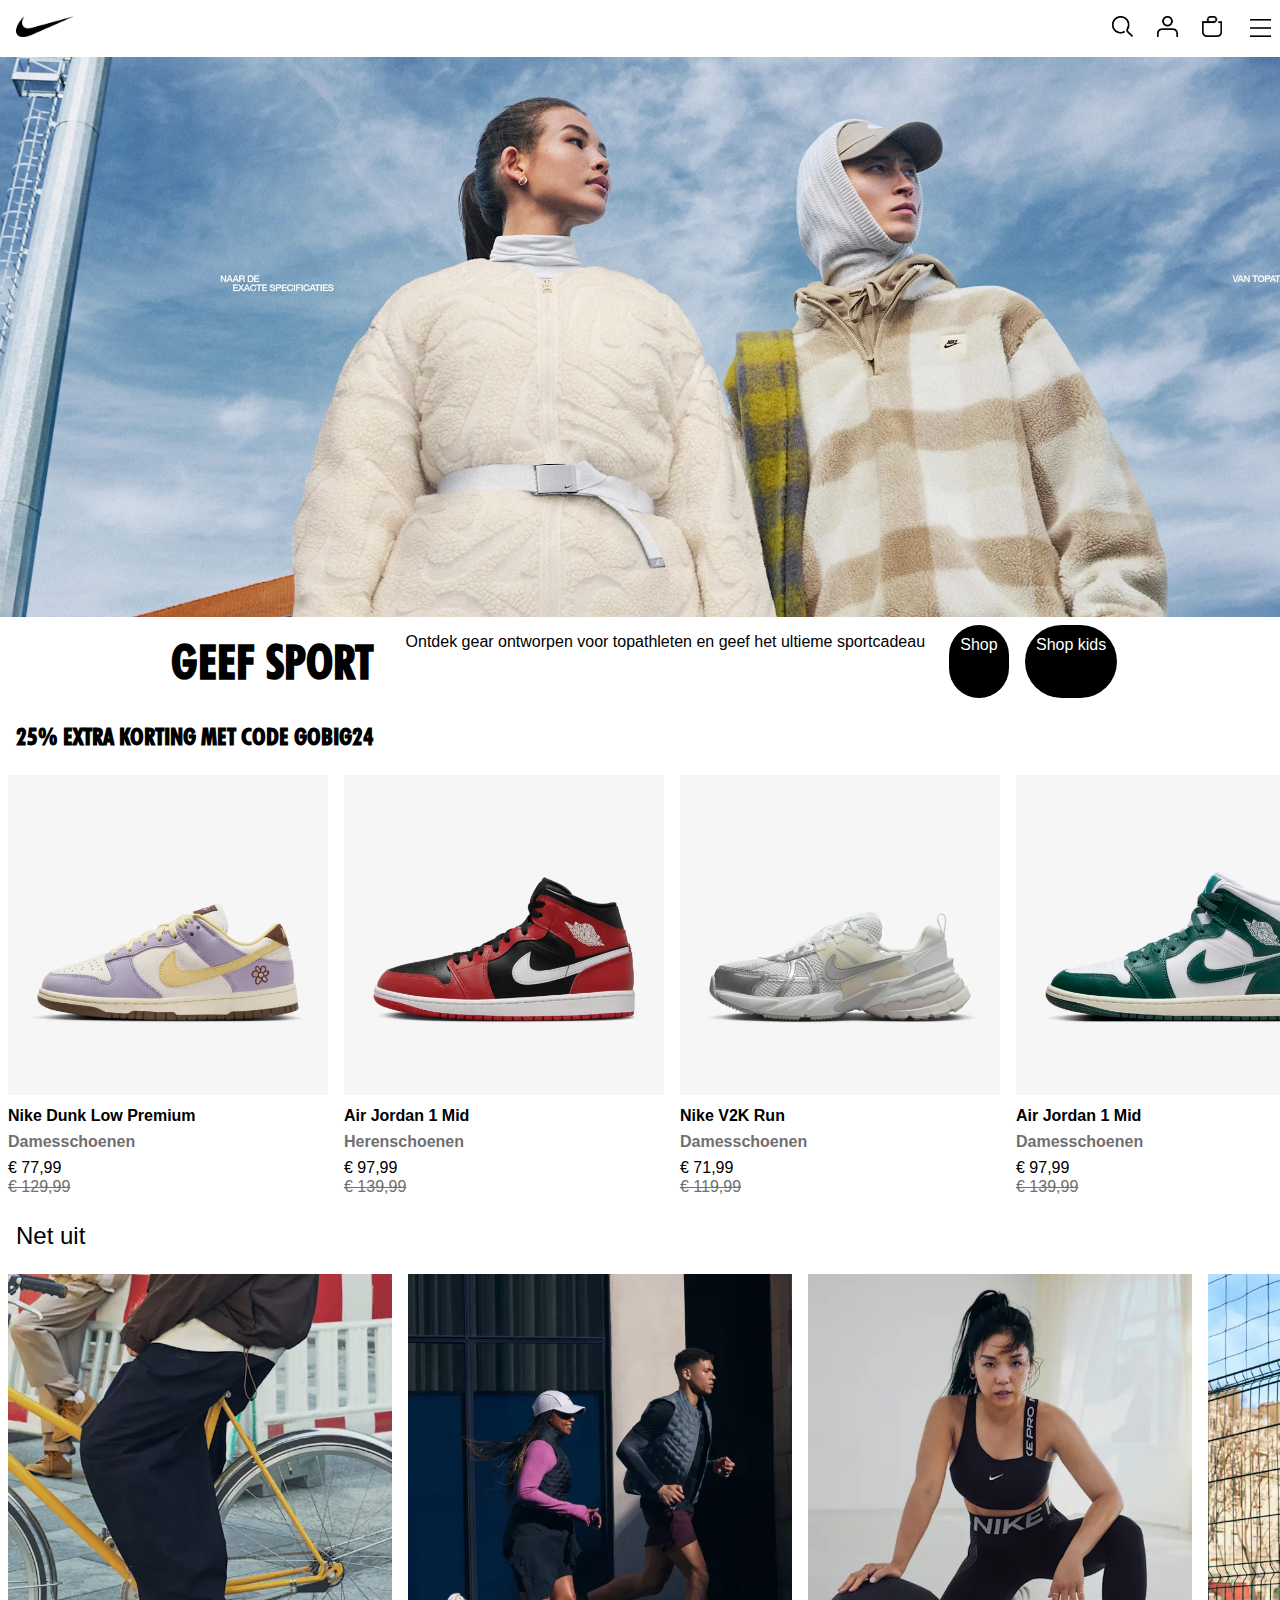
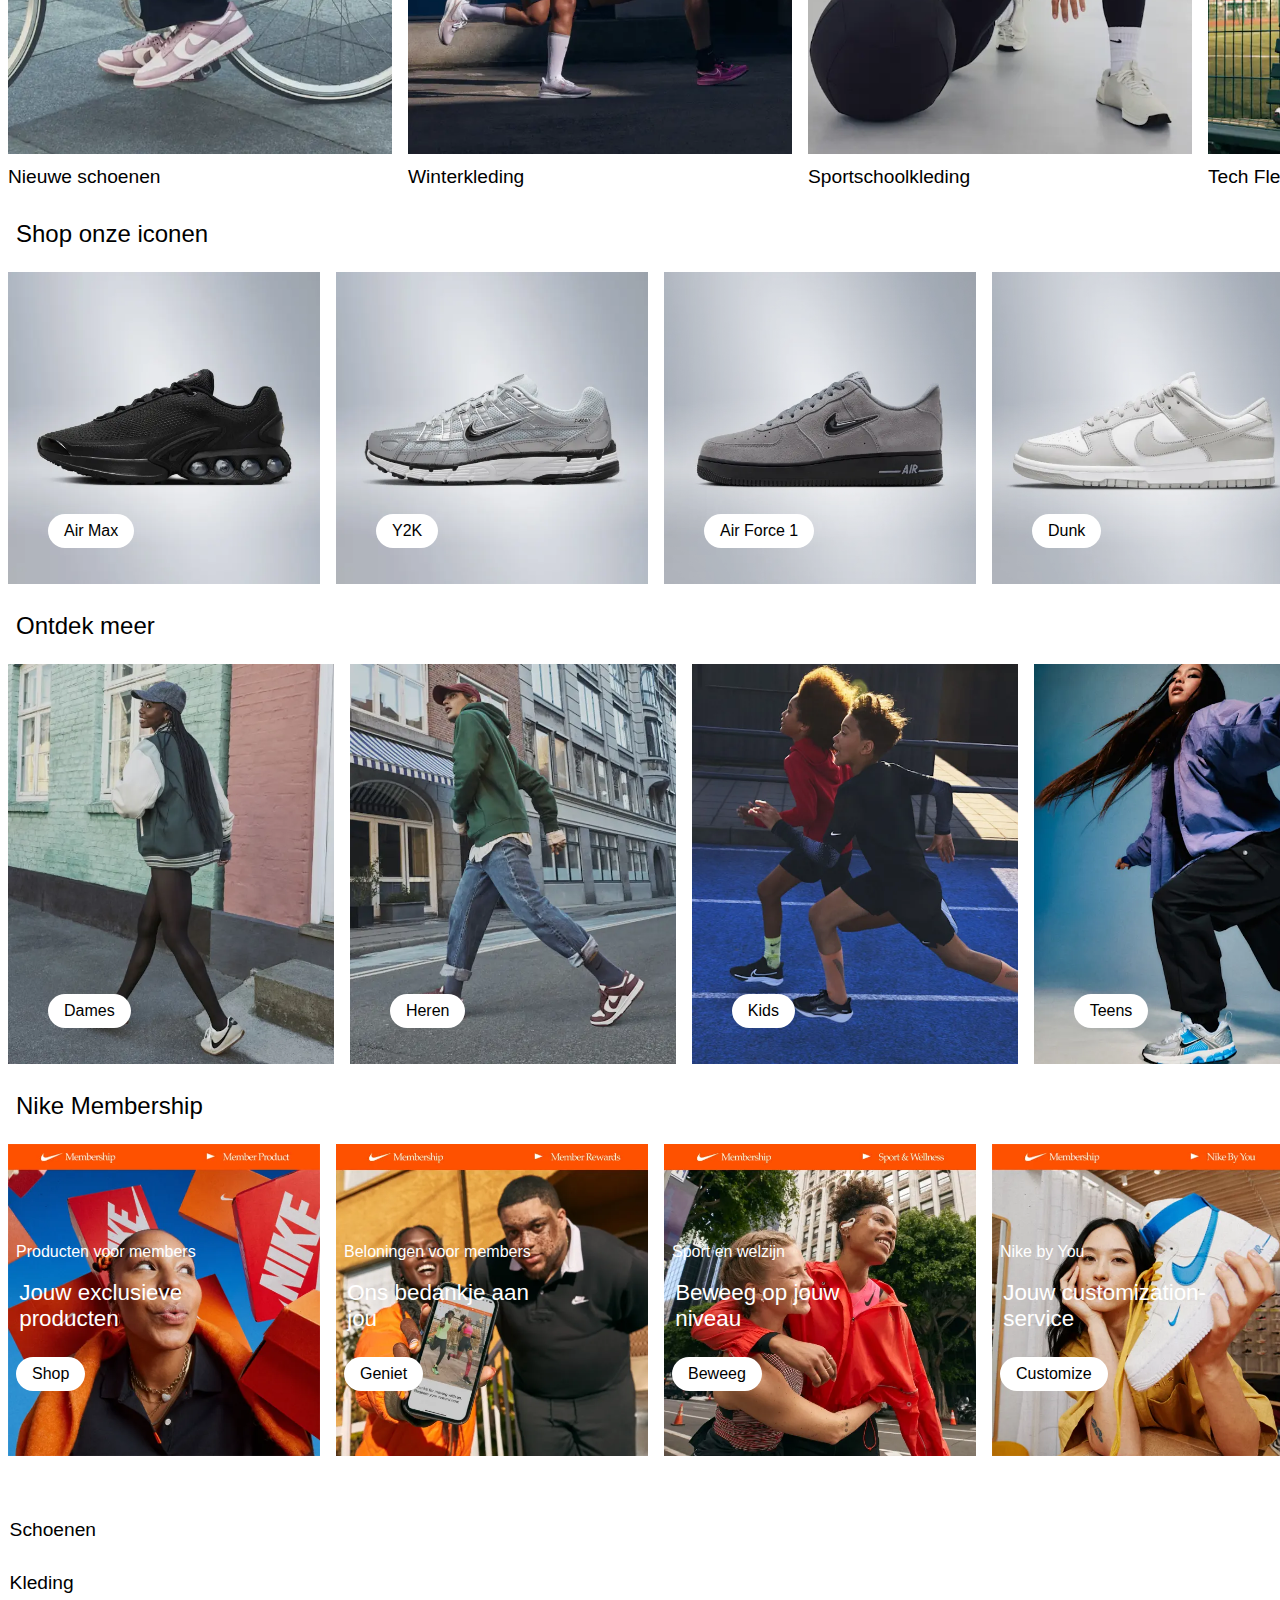
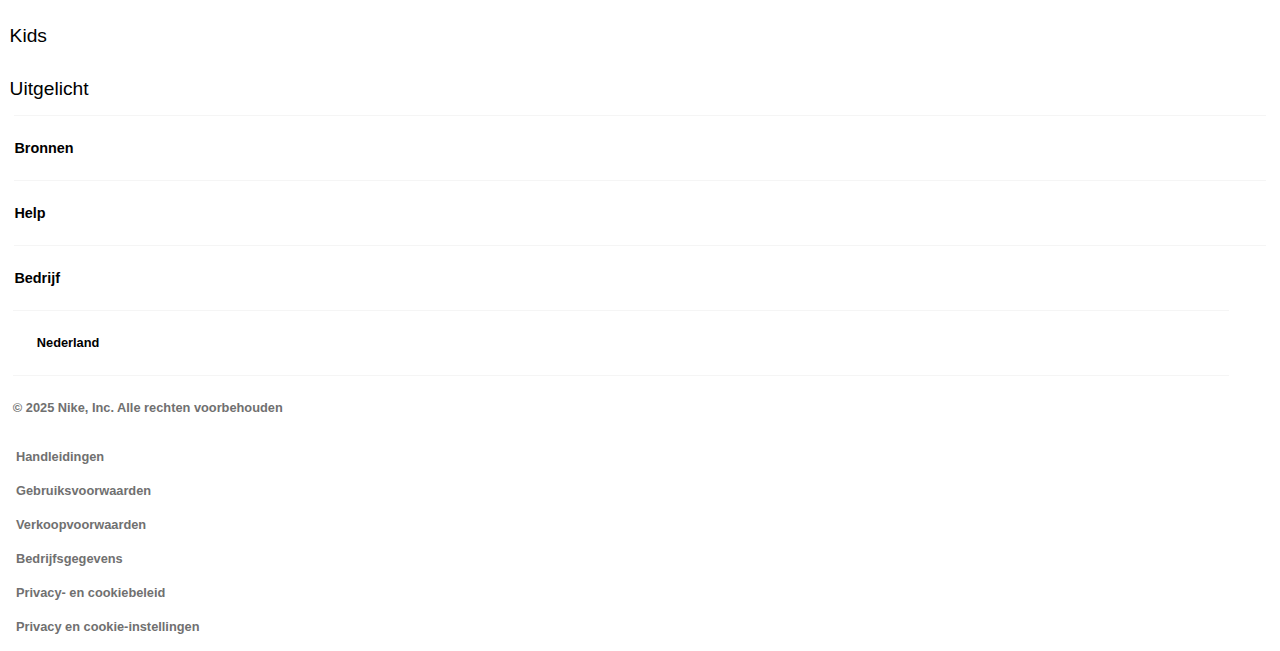
==== commit a40051d8: "Add files via upload" ====
--- a/index.html
+++ b/index.html
@@ -251,7 +251,7 @@
                 </li>
                 <li>
                     <a href="https://www.nike.com/nl/tieners">
-                    <img src="images/homepage/shoponzeiconenDunk.png" alt="Shop voor Tienerkleding">
+                    <img src="images/homepage/ontdekmeerTeens.jpg" alt="Shop voor Tienerkleding">
                     <h3> Teens </h3>
                     </a>
                 </li>
@@ -317,36 +317,91 @@
         <!-- OVERIGE LINKS -->
 
         <section>
-            <h3>Schoenen</h3>
-            <ul>
-                <li><a href="https://www.nike.com/nl/w/zwart-hardlopen-schoenen-37v7jz90poyzy7ok">Zwarte hardloopschoenen</a></li>
-                <li><a href="https://www.nike.com/nl/w/wit-hardlopen-schoenen-37v7jz4g797zy7ok">Witte hardloopschoenen</a></li>
-                <li><a href="https://www.nike.com/nl/w/nike-v2k-schoenen-3picezy7ok">Nike P-6000</a></li>
-                <li><a href="https://www.nike.com/nl/w/nike-initiator-7ji49">Nike Initiator</a></li>
-            </ul>
-            <h3>Kleding</h3>
-            <ul>
-                <li><a href="https://www.nike.com/nl/w/yoga-broeken-en-tights-2kq19zanrlj"></a>Yogabroeken</li>
-                <li><a href="https://www.nike.com/nl/w/tech-fleece-joggingbroeken-trainingsbroeken-6sipkzaepf0"></a>Tech Fleece Joggers</li>
-                <li><a href="https://www.nike.com/nl/w/tech-fleece-kleding-6sipkz6ymx6"></a>Tech Fleece</li>
-            </ul>
-            <h3>Kids</h3>
-            <ul>
-                <li><a href="https://www.nike.com/nl/w/meisjes-zwart-schoenen-3aqegz90poyzy7ok">Zwarte Meisjesschoenen</a></li>
-                <li><a href="https://www.nike.com/nl/w/kids-zwart-schoenen-90poyzv4dhzy7ok">Zwarte Kinderschoenen</a></li>
-            </ul>
-            <h3>Uitgelicht</h3>
-            <ul>
-                <li><a href="https://www.nike.com/nl/w/voetbalclubs-wereldwijd-6fu9q">Voetbalclubteams</a></li>
-                <li><a href="https://www.nike.com/nl/w/voetbal-1gdj0">Voetbal</a></li>
-                <li><a href="https://www.nike.com/nl/w/engeland-8p57d">Nike Engeland</a></li>
-                <li><a href="https://www.nike.com/nl/nrc-app">Nike Run Club</a></li>
-            </ul>
+            <details>
+                <summary>Schoenen</summary>
+                <ul>
+                    <li><a href="https://www.nike.com/nl/w/zwart-hardlopen-schoenen-37v7jz90poyzy7ok">Zwarte hardloopschoenen</a></li>
+                    <li><a href="https://www.nike.com/nl/w/wit-hardlopen-schoenen-37v7jz4g797zy7ok">Witte hardloopschoenen</a></li>
+                    <li><a href="https://www.nike.com/nl/w/nike-v2k-schoenen-3picezy7ok">Nike P-6000</a></li>
+                    <li><a href="https://www.nike.com/nl/w/nike-initiator-7ji49">Nike Initiator</a></li>
+                </ul>
+            </details>
+            <details>
+                <summary>Kleding</summary>
+                <ul>
+                    <li><a href="https://www.nike.com/nl/w/yoga-broeken-en-tights-2kq19zanrlj">Yogabroeken</a></li>
+                    <li><a href="https://www.nike.com/nl/w/tech-fleece-joggingbroeken-trainingsbroeken-6sipkzaepf0">Tech Fleece Joggers</a></li>
+                    <li><a href="https://www.nike.com/nl/w/tech-fleece-kleding-6sipkz6ymx6">Tech Fleece</a></li>
+                </ul>
+            </details>
+            <details>
+                <summary>Kids</summary>
+                <ul>
+                    <li><a href="https://www.nike.com/nl/w/meisjes-zwart-schoenen-3aqegz90poyzy7ok">Zwarte Meisjesschoenen</a></li>
+                    <li><a href="https://www.nike.com/nl/w/kids-zwart-schoenen-90poyzv4dhzy7ok">Zwarte Kinderschoenen</a></li>
+                </ul>
+            </details>
+            <details>
+                <summary>Uitgelicht</summary>
+                <ul>
+                    <li><a href="https://www.nike.com/nl/w/voetbalclubs-wereldwijd-6fu9q">Voetbalclubteams</a></li>
+                    <li><a href="https://www.nike.com/nl/w/voetbal-1gdj0">Voetbal</a></li>
+                    <li><a href="https://www.nike.com/nl/w/engeland-8p57d">Nike Engeland</a></li>
+                    <li><a href="https://www.nike.com/nl/nrc-app">Nike Run Club</a></li>
+                </ul>
+            </details>
         </section>
     </main>
     
     <footer>
-        <details></details>
+        <details>
+            <summary>Bronnen</summary>
+            <ul>
+                <li><a href="#">Cadeaubonnen</a></li>
+                <li><a href="#">Zakelijke cadeaubonnen</a></li>
+                <li><a href="#">Zoek een store</a></li>
+                <li><a href="#">Nike Journal</a></li>
+                <li><a href="#">Word member</a></li>
+                <li><a href="#">Studentenkorting</a></li>
+                <li><a href="#">Feedback</a></li>
+                <li><a href="#">Promotiecodes</a></li>
+            </ul>
+        </details>
+        <details>
+            <summary>Help</summary>
+            <ul>
+                <li><a href="#">Help</a></li>
+                <li><a href="#">Bestelstatus</a></li>
+                <li><a href="#">Verzending en levering</a></li>
+                <li><a href="#">Retourzendingen</a></li>
+                <li><a href="#">Betaalmethodes</a></li>
+                <li><a href="#">Contact</a></li>
+                <li><a href="#">Reviews</a></li>
+                <li><a href="#">Nike promotiecodes hulp</a></li>
+            </ul>
+        </details>
+        <details>
+            <summary>Bedrijf</summary>
+            <ul>
+                <li><a href="#">Over Nike</a></li>
+                <li><a href="#">Nieuws</a></li>
+                <li><a href="#">Werken bij Nike</a></li>
+                <li><a href="#">Investeerders</a></li>
+                <li><a href="#">Duurzaamheid</a></li>
+                <li><a href="#">Missie</a></li>
+                <li><a href="#">Een Kwestie Melden</a></li>
+            </ul>
+        </details>
+        <button>Nederland</button>
+        <p>© 2025 Nike, Inc. Alle rechten voorbehouden</p>
+        <ul>
+            <li><a href="#">Handleidingen</a></li>
+            <li><a href="#">Gebruiksvoorwaarden</a></li>
+            <li><a href="#">Verkoopvoorwaarden</a></li>
+            <li><a href="#">Bedrijfsgegevens</a></li>
+            <li><a href="#">Privacy- en cookiebeleid</a></li>
+            <li><a href="#">Privacy en cookie-instellingen</a></li>
+        </ul>
     </footer>
 </body>
 </html>
--- a/styles/style.css
+++ b/styles/style.css
@@ -13,9 +13,11 @@
     --main-txt-color: #000000;
     --sec-txt-color: #707070;
     --trd-text-color: #9E3501;
+    --pic-text-color: #ffffff;
 
     --main-bg-color: #ffffff;
     --sec-bg-color: #F5F5F5;
+    --trd-bg-color: #CACACB;
 
     --button-bg-color: #000000;
     --button-txt-color: #ffffff;
@@ -98,8 +100,8 @@
 
 section:nth-of-type(1) article:nth-of-type(2) {
 	display: flex;
-	flex-direction: column;
-	align-items: center;
+    flex-wrap: wrap;
+    justify-content: center;
     text-align: center;
 }
 
@@ -107,13 +109,15 @@
 	font-family: titelsFutura;
 	text-transform: uppercase;
 	font-size: 3rem;
+    color: var(--main-txt-color);
 	margin: 1rem;
 }
 
 section:nth-of-type(1) article:nth-of-type(2) p {
 	font-family: Helvetica, arial, sans-serif;
 	font-size: 1rem;
-	padding: 1rem;
+    color: var(--main-txt-color);
+    padding: 1rem;
 	margin: 0;
 }
 
@@ -148,7 +152,7 @@
 }
 
 section:nth-of-type(2) li {
-    padding: 1em;
+    padding: .5em;
 }
 
 section:nth-of-type(2) li a {
@@ -189,3 +193,379 @@
 
 }
 
+/*********************/
+/* NET UIT CARROUSEL */
+/*********************/
+
+section:nth-of-type(3) h2 {
+	font-family: Helvetica, arial, sans-serif;
+	font-size: 1.5rem;
+	margin: 1rem;
+    font-weight: normal;
+}
+
+section:nth-of-type(3) ul {
+    display: flex;
+    overflow-x: scroll;
+    list-style-type: none;
+    padding: 0;
+}
+
+section:nth-of-type(3) li {
+    padding: .5em;
+}
+
+section:nth-of-type(3) li a {
+    text-decoration: none;
+}
+
+section:nth-of-type(3) img {
+    height: 30rem;
+}
+
+section:nth-of-type(3) h3 {
+    font-family: Helvetica, arial, sans-serif;
+	font-size: 1.2rem;
+    color: var(--main-txt-color);
+    margin: .5rem 0rem;
+    font-weight: normal;
+}
+
+/******************************/
+/* SHOP ONZE ICONEN CARROUSEL */
+/******************************/
+
+section:nth-of-type(4) h2 {
+	font-family: Helvetica, arial, sans-serif;
+	font-size: 1.5rem;
+	margin: 1rem;
+    font-weight: normal;
+}
+
+section:nth-of-type(4) ul {
+    display: flex;
+    overflow-x: scroll;
+    list-style-type: none;
+    padding: 0;
+}
+
+section:nth-of-type(4) li {
+    position: relative; 
+    padding: .5em;
+}
+
+section:nth-of-type(4) li a {
+    text-decoration: none;
+}
+
+section:nth-of-type(4) li img {
+    height: 19.5rem;
+}
+
+section:nth-of-type(4) li h3 {
+    font-family: Helvetica, arial, sans-serif;
+    font-size: 1rem;
+    color: var(--main-txt-color);
+    font-weight: normal;
+
+    position: absolute; 
+    bottom: 2em; 
+    left: 3em; 
+
+    background-color: var(--main-bg-color);
+    border-radius: 2em;
+    padding: 0.5em 1em 0.5em;
+}
+
+section:nth-of-type(4) h3:hover {
+    background-color: var(--trd-bg-color);
+}
+
+/*************************/
+/* ONTDEK MEER CARROUSEL */
+/*************************/
+
+section:nth-of-type(5) h2 {
+	font-family: Helvetica, arial, sans-serif;
+	font-size: 1.5rem;
+	margin: 1rem;
+    font-weight: normal;
+}
+
+section:nth-of-type(5) ul {
+    display: flex;
+    overflow-x: scroll;
+    list-style-type: none;
+    padding: 0;
+}
+
+section:nth-of-type(5) li {
+    position: relative; 
+    padding: .5em;
+}
+
+section:nth-of-type(5) li a {
+    text-decoration: none;
+}
+
+section:nth-of-type(5) li img {
+    height: 25rem;
+}
+
+section:nth-of-type(5) li h3 {
+    font-family: Helvetica, arial, sans-serif;
+    font-size: 1rem;
+    color: var(--main-txt-color);
+    font-weight: normal;
+
+    position: absolute; 
+    bottom: 2em; 
+    left: 3em; 
+
+    background-color: var(--main-bg-color);
+    border-radius: 2em;
+    padding: 0.5em 1em 0.5em;
+}
+
+section:nth-of-type(5) h3:hover {
+    background-color: var(--trd-bg-color);
+}
+
+/*****************************/
+/* NIKE MEMBERSHIP CARROUSEL */
+/*****************************/
+
+section:nth-of-type(6) h2 {
+	font-family: Helvetica, arial, sans-serif;
+	font-size: 1.5rem;
+	margin: 1rem;
+    font-weight: normal;
+}
+
+section:nth-of-type(6) ul {
+    display: flex;
+    overflow-x: scroll;
+    overflow-y: hidden; 
+    list-style-type: none;
+    padding: 0;
+}
+
+section:nth-of-type(6) li {
+    padding: .5em;
+    height: 22rem;
+}
+
+section:nth-of-type(6) li a {
+    text-decoration: none;
+    display: grid;
+    width: 19.5rem;
+    height: 19.5rem;
+
+
+    grid-template-columns: 75% auto;
+    grid-template-rows: repeat(5, 1fr);
+}
+
+section:nth-of-type(6) li img {
+    grid-column: 1 / span 2;
+    grid-row: 1 / span 5;
+
+    width: 19.5rem;
+    height: 19.5rem;
+}
+
+section:nth-of-type(6) h4 {
+    font-family: Helvetica, arial, sans-serif;
+    font-size: 1.4rem;
+    color: var(--pic-text-color);
+    font-weight: normal;
+    padding: .5em;
+    margin: 0;
+    align-self: end;
+
+    grid-column: 1 / span 1;
+    grid-row: 3 / span 1; 
+}
+
+section:nth-of-type(6) h3 {
+    font-family: Helvetica, arial, sans-serif;
+    font-size: 1rem;
+    color: var(--pic-text-color);
+    font-weight: normal;
+    padding: .5em;
+    margin: 0;
+    align-self: end;
+
+
+    grid-column: 1 / span 1;
+    grid-row: 2 / span 1;
+}
+
+section:nth-of-type(6) li p {
+    display: inline-block; 
+    font-family: Helvetica, arial, sans-serif;
+    font-size: 1rem;
+    color: var(--main-txt-color);
+    font-weight: normal;
+
+    background-color: var(--main-bg-color);
+    border-radius: 2em;
+    padding: 0.5em 1em 0.5em;
+    margin: 0.5em;
+
+    grid-column: 1 / span 1;
+    grid-row: 4 / span 1;
+
+    justify-self: start; 
+    align-self: center; 
+
+}
+
+section:nth-of-type(6) p:hover {
+    background-color: var(--trd-bg-color);
+}
+
+/***********/
+/* SITEMAP */
+/***********/
+
+section:nth-of-type(7) details{
+    font-family: Helvetica, arial, sans-serif;
+    font-size: 1.2rem;
+    color: var(--main-text-color);
+    font-weight: normal;
+    padding: .8em .5em ;
+}
+
+section:nth-of-type(7) summary{
+    list-style: none;
+}
+
+section:nth-of-type(7) ul{
+    list-style: none;
+}
+
+section:nth-of-type(7) li{
+    padding: .5em 0em;
+}
+
+section:nth-of-type(7) a{
+    text-decoration: none;
+    font-family: Helvetica, arial, sans-serif;
+    font-size: .9rem;
+    color: var(--sec-txt-color);
+    font-weight: 580;
+}
+
+/**********/
+/* FOOTER */
+/**********/
+
+footer details summary{
+    list-style: none;
+    display: flex;
+    justify-content: space-between;
+    align-items: center;
+    padding: 1.5rem 0em;
+    margin: 0 1em 0 1em;
+
+    border-width: 1px 0px 0px 0px;
+    border-style: solid;
+    border-color: var(--sec-bg-color);
+
+    text-decoration: none;
+    font-family: Helvetica, arial, sans-serif;
+    font-size: .9rem;
+    color: var(--main-txt-color);
+    font-weight: 580;
+}
+
+footer summary::after {
+    content: '';
+    width: 10px;
+    height: 10px;
+    background: url('https://cdn-icons-png.flaticon.com/512/54/54785.png') no-repeat;
+    background-size: cover;
+    transition: 0.2s;
+}
+
+footer details ul{
+    list-style: none;
+    padding: 0 1em 0;
+}
+
+footer details li{
+    padding: .5em 0em;
+}
+
+footer details  a{
+    text-decoration: none;
+    font-family: Helvetica, arial, sans-serif;
+    font-size: .8rem;
+    color: var(--sec-txt-color);
+    font-weight: 580;
+}
+
+/* Taal knop */
+
+footer button {
+    text-decoration: none;
+    font-family: Helvetica, arial, sans-serif;
+    font-size: .8rem;
+    color: var(--main-txt-color);
+    font-weight: 580;
+    text-align: left;
+
+    border-width: 1px 0px 1px 0px;
+    border-style: solid;
+    border-color: var(--sec-bg-color);
+    background: none;
+    
+    padding: 1.5rem 0em;
+    margin: 0 1em 0 1em;
+
+    width: 95vw;
+
+    display: flex;
+    justify-content: flex-start;
+    align-items: center;
+
+}
+
+footer button::before {
+    content: '';
+    display: inline-block;
+    width: 16px; 
+    height: 16px; 
+    background: url('https://cdn-icons-png.flaticon.com/512/61/61027.png') no-repeat center center;
+    background-size: cover; 
+    margin-right: 8px; 
+}
+
+footer p {
+    font-family: Helvetica, arial, sans-serif;
+    font-size: .8rem;
+    color: var(--sec-txt-color);
+    font-weight: 580;
+    text-align: left;
+
+    padding: 1.5rem 0 0 0 ;
+    margin: 0 1em 0 1em;
+}
+footer ul{
+    list-style: none;
+    padding: 0 0 0;
+    margin: 1em;
+}
+    
+footer ul a{
+    text-decoration: none;
+    font-family: Helvetica, arial, sans-serif;
+    font-size: .8rem;
+    color: var(--sec-txt-color);
+    font-weight: 580;
+}
+
+footer ul li {
+    padding: 1rem 0 0 0;
+}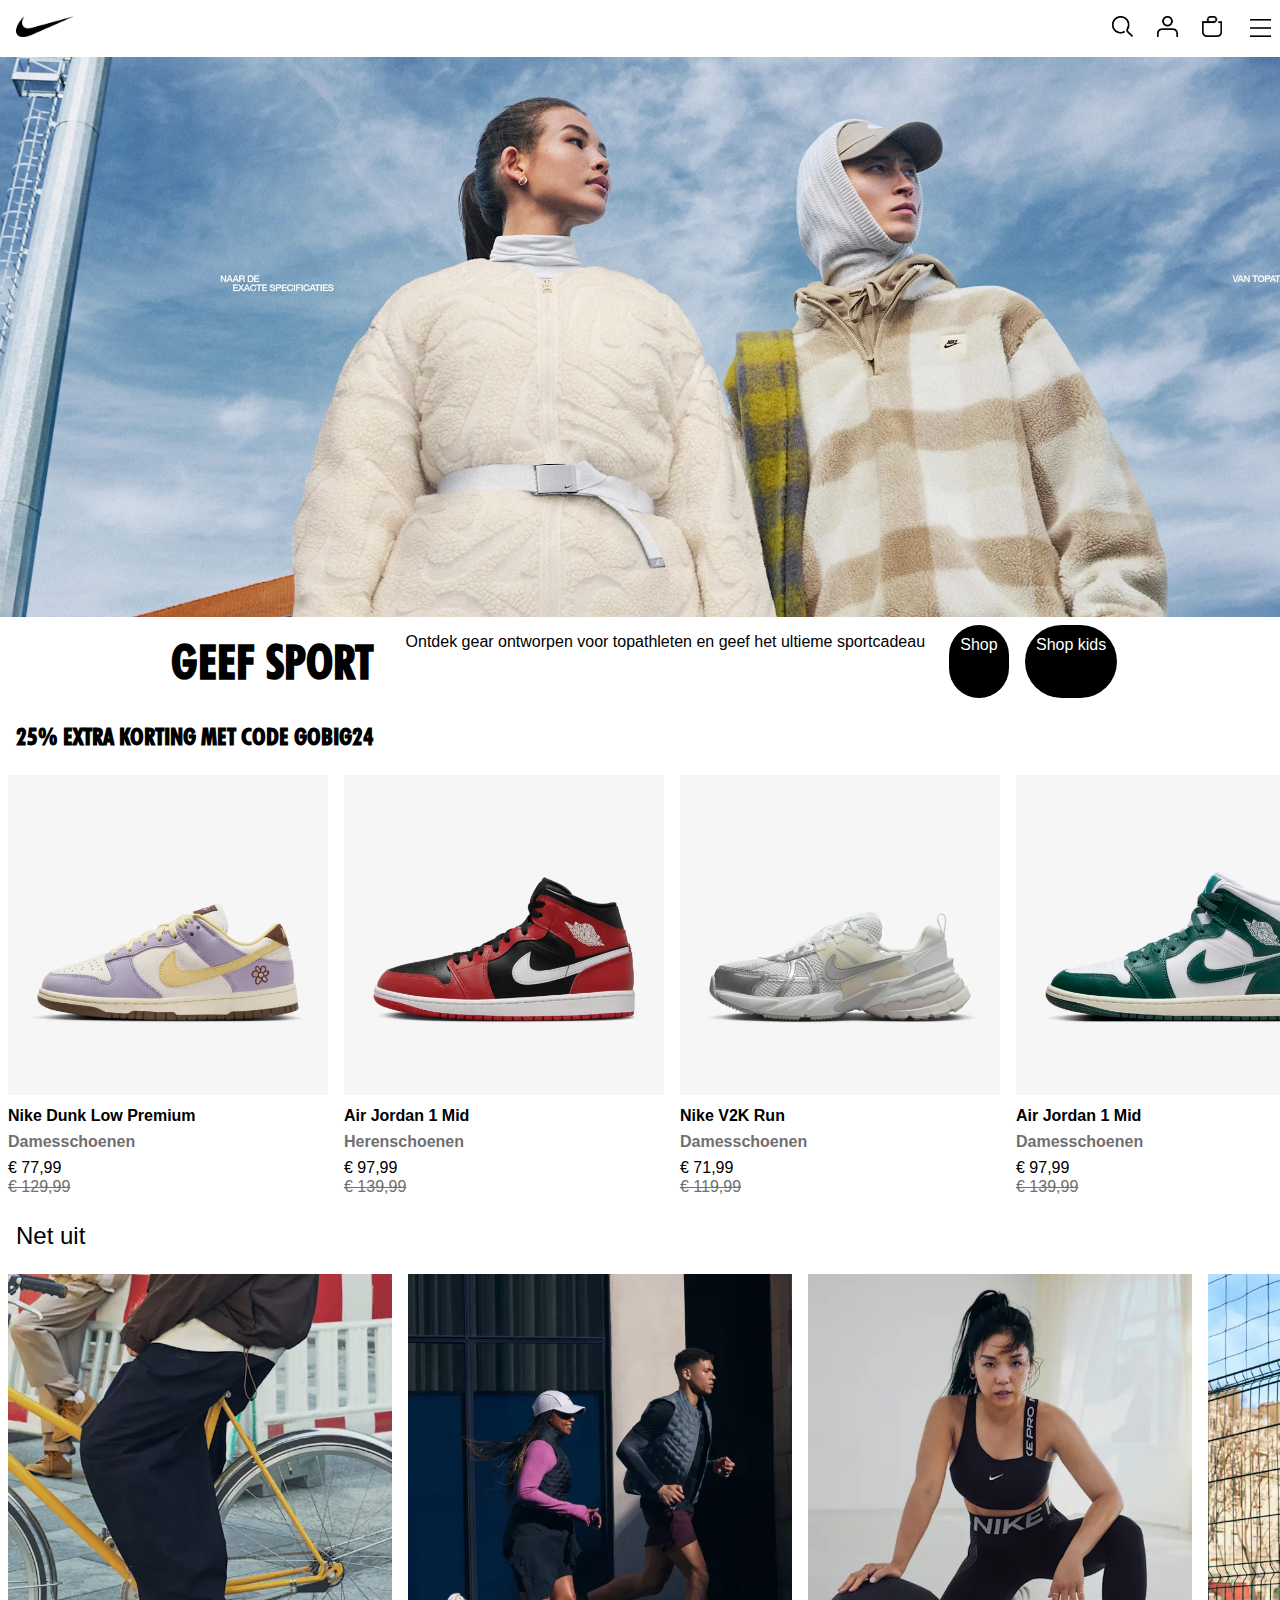
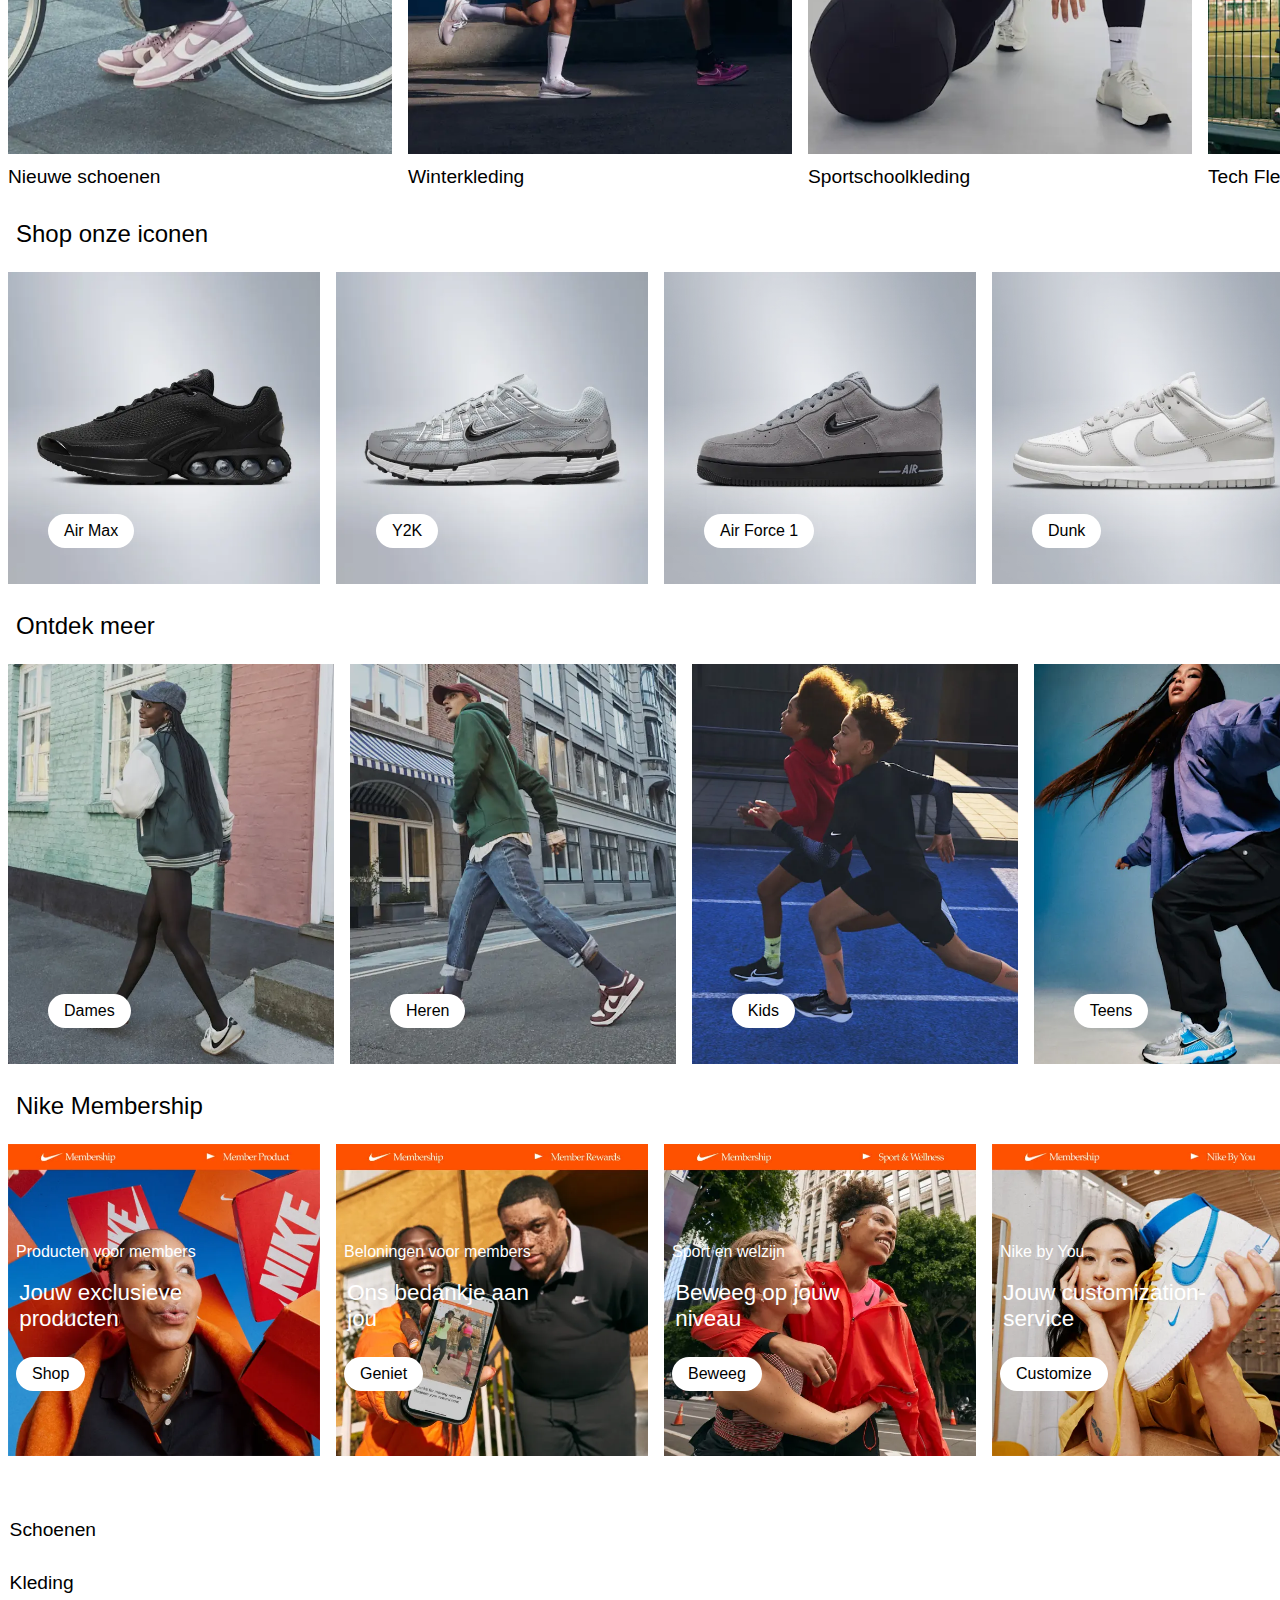
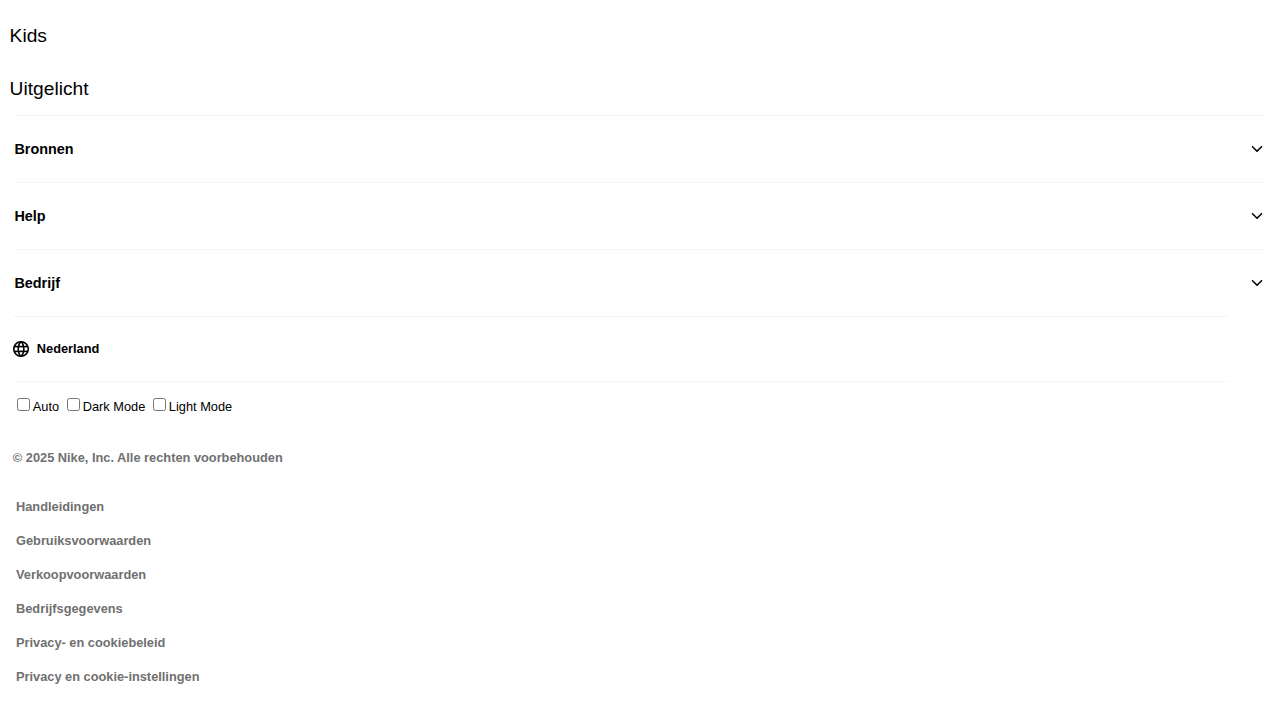
==== commit 60dd4d79: "Add files via upload" ====
--- a/index.html
+++ b/index.html
@@ -393,6 +393,13 @@
             </ul>
         </details>
         <button>Nederland</button>
+
+        <form>
+            <input type="checkbox" value="auto"><label>Auto</label>
+            <input type="checkbox"value="dark"><label>Dark Mode</label>
+            <input type="checkbox"value="light"><label>Light Mode</label>
+        </form>
+
         <p>© 2025 Nike, Inc. Alle rechten voorbehouden</p>
         <ul>
             <li><a href="#">Handleidingen</a></li>
--- a/styles/style.css
+++ b/styles/style.css
@@ -21,6 +21,8 @@
 
     --button-bg-color: #000000;
     --button-txt-color: #ffffff;
+
+    
 }
 
 @font-face {
@@ -482,12 +484,16 @@
 
 footer summary::after {
     content: '';
-    width: 10px;
-    height: 10px;
-    background: url('https://cdn-icons-png.flaticon.com/512/54/54785.png') no-repeat;
+    width: 18px;
+    height: 18px;
+    background: url('../images/icons/down.png') no-repeat;
     background-size: cover;
     transition: 0.2s;
 }
+
+footer details[open] > summary::after {
+    transform: rotate(180deg);
+  }
 
 footer details ul{
     list-style: none;
@@ -529,7 +535,7 @@
     display: flex;
     justify-content: flex-start;
     align-items: center;
-
+    cursor: pointer; 
 }
 
 footer button::before {
@@ -537,9 +543,15 @@
     display: inline-block;
     width: 16px; 
     height: 16px; 
-    background: url('https://cdn-icons-png.flaticon.com/512/61/61027.png') no-repeat center center;
+    background: url('../images/icons/globe.png') no-repeat center center;
     background-size: cover; 
-    margin-right: 8px; 
+    margin-right: 8px;
+}
+
+footer form{
+    font-family: Helvetica, arial, sans-serif;
+    font-size: .8rem;
+    margin: 1em;
 }
 
 footer p {
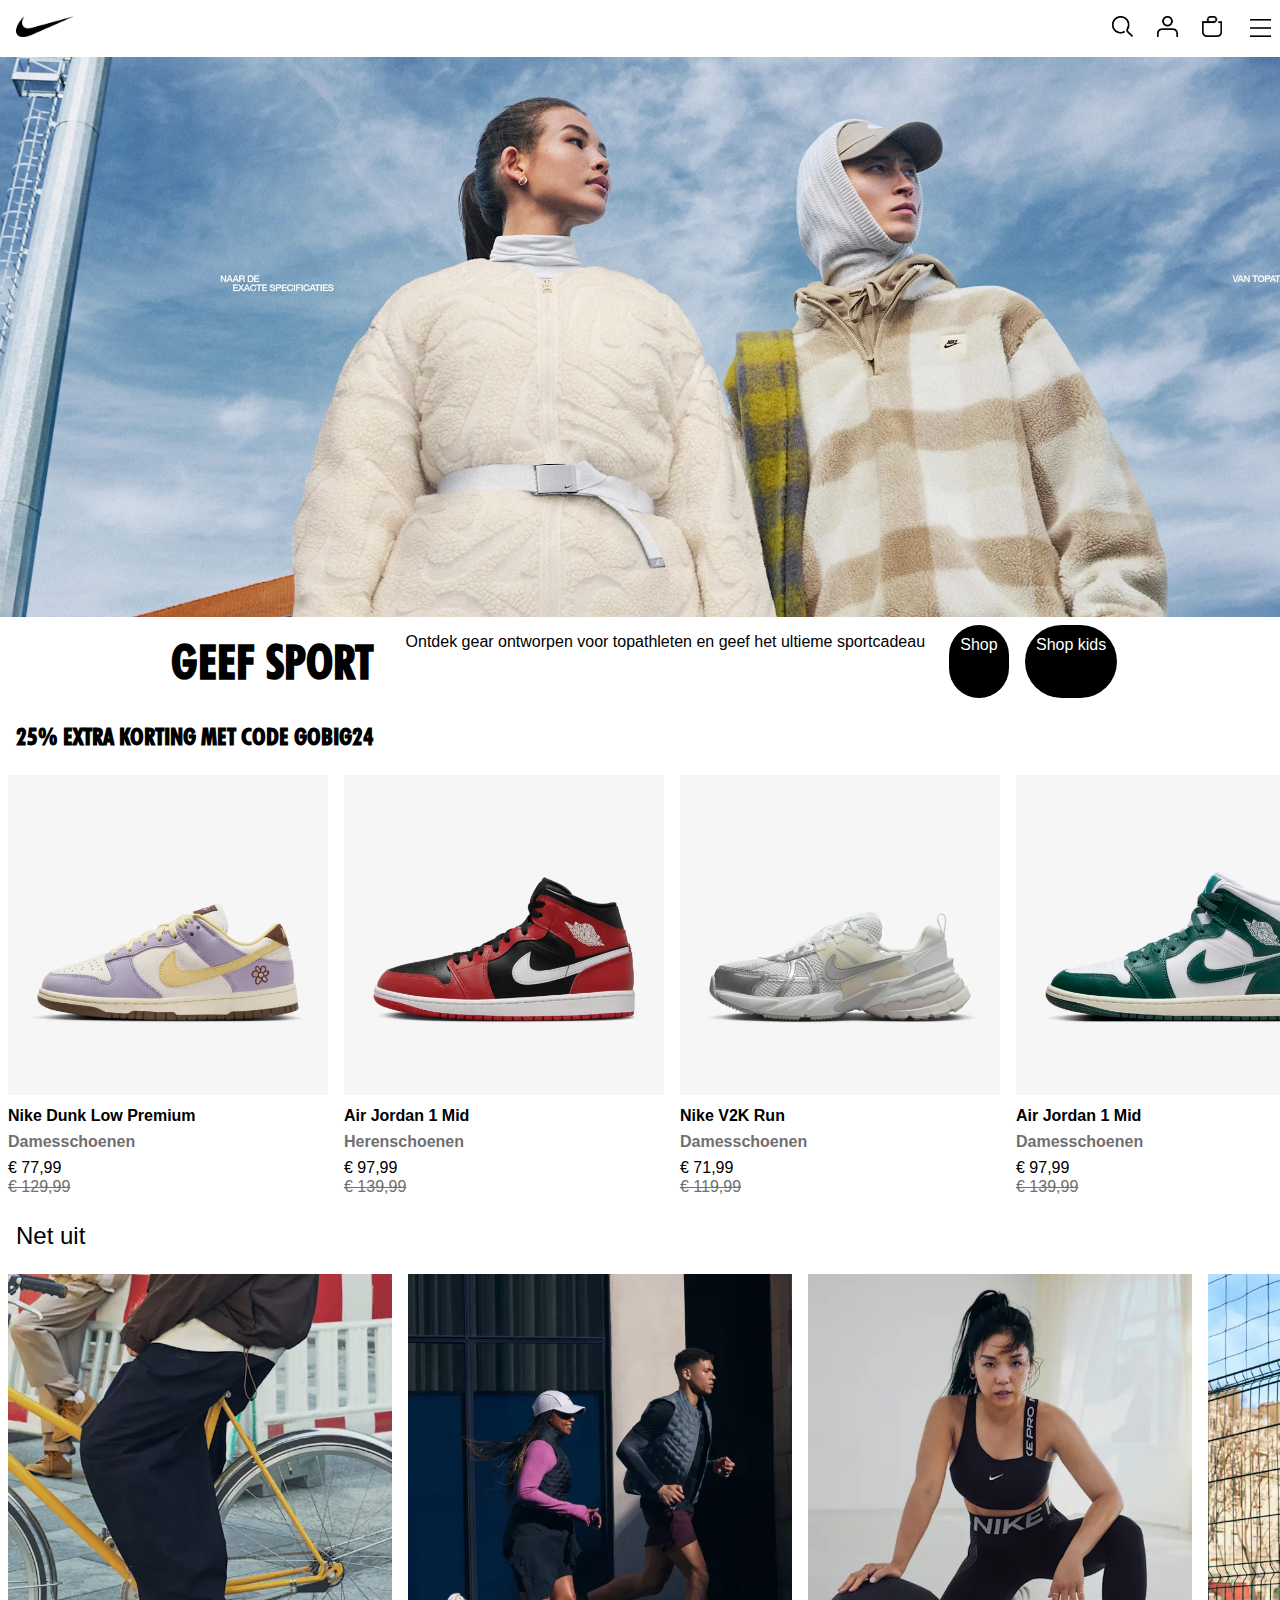
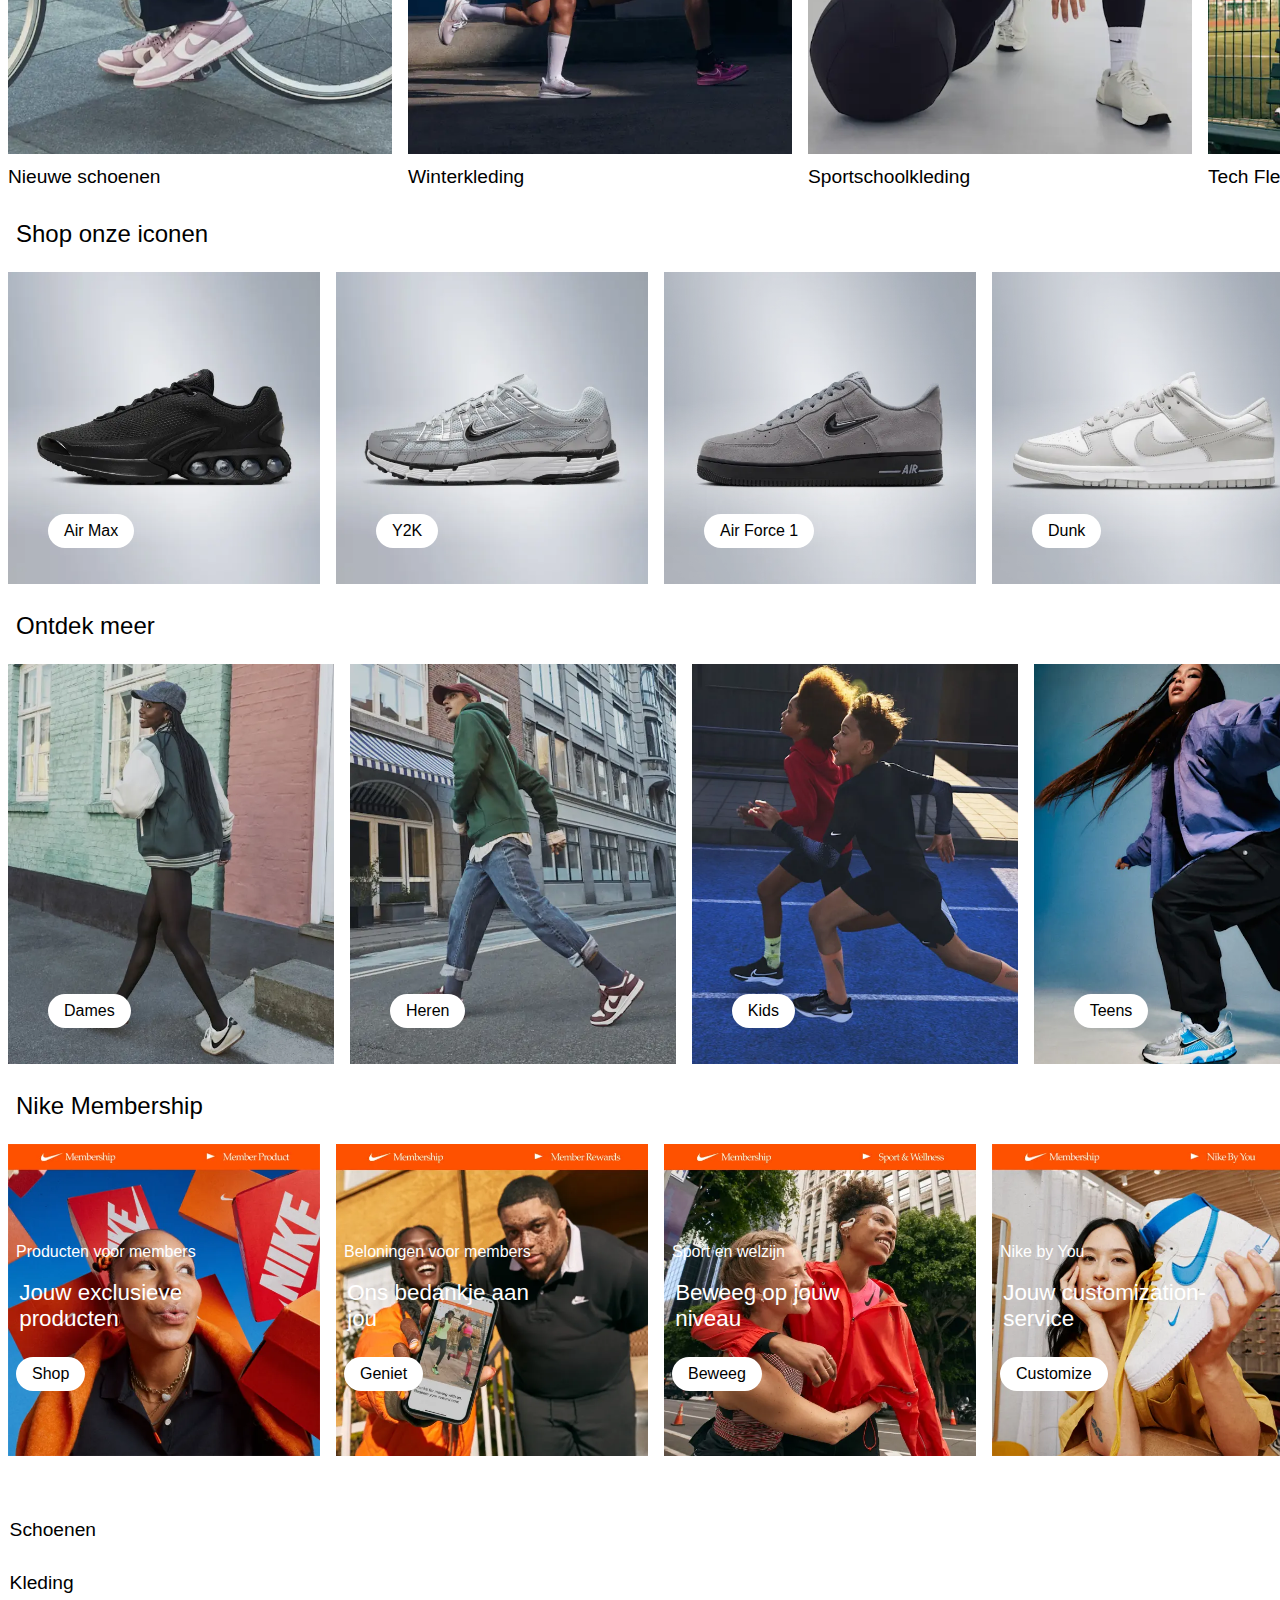
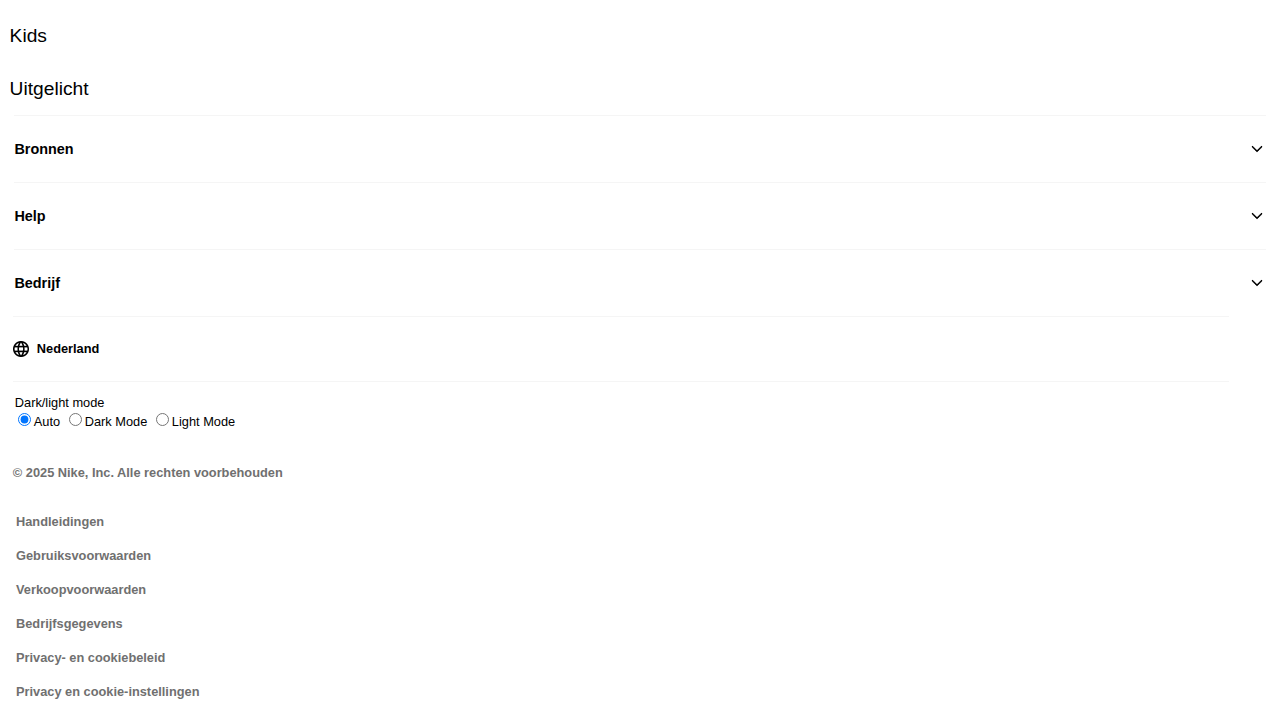
==== commit 929820f5: "Add files via upload" ====
--- a/index.html
+++ b/index.html
@@ -4,7 +4,8 @@
     <meta charset="UTF-8">
     <meta name="viewport" content="width=device-width, initial-scale=1.0">
     <meta name="description" content="Homepage van de Nike website.">
-    <title>Standaard HTML-pagina</title>
+    <title>Nike homepage</title>
+    <link rel="icon" type="image/x-icon" href="../FED2425/images/icon.png">
 
     <!-- CSS -->
     <link rel="stylesheet" href="styles/style.css">
@@ -395,9 +396,10 @@
         <button>Nederland</button>
 
         <form>
-            <input type="checkbox" value="auto"><label>Auto</label>
-            <input type="checkbox"value="dark"><label>Dark Mode</label>
-            <input type="checkbox"value="light"><label>Light Mode</label>
+                <legend>Dark/light mode</legend>
+                <label><input type="radio" value="auto" name="theme" checked>Auto</label>
+                <label><input type="radio" value="dark" name="theme">Dark Mode</label>
+                <label><input type="radio" value="light" name="theme">Light Mode</label>
         </form>
 
         <p>© 2025 Nike, Inc. Alle rechten voorbehouden</p>
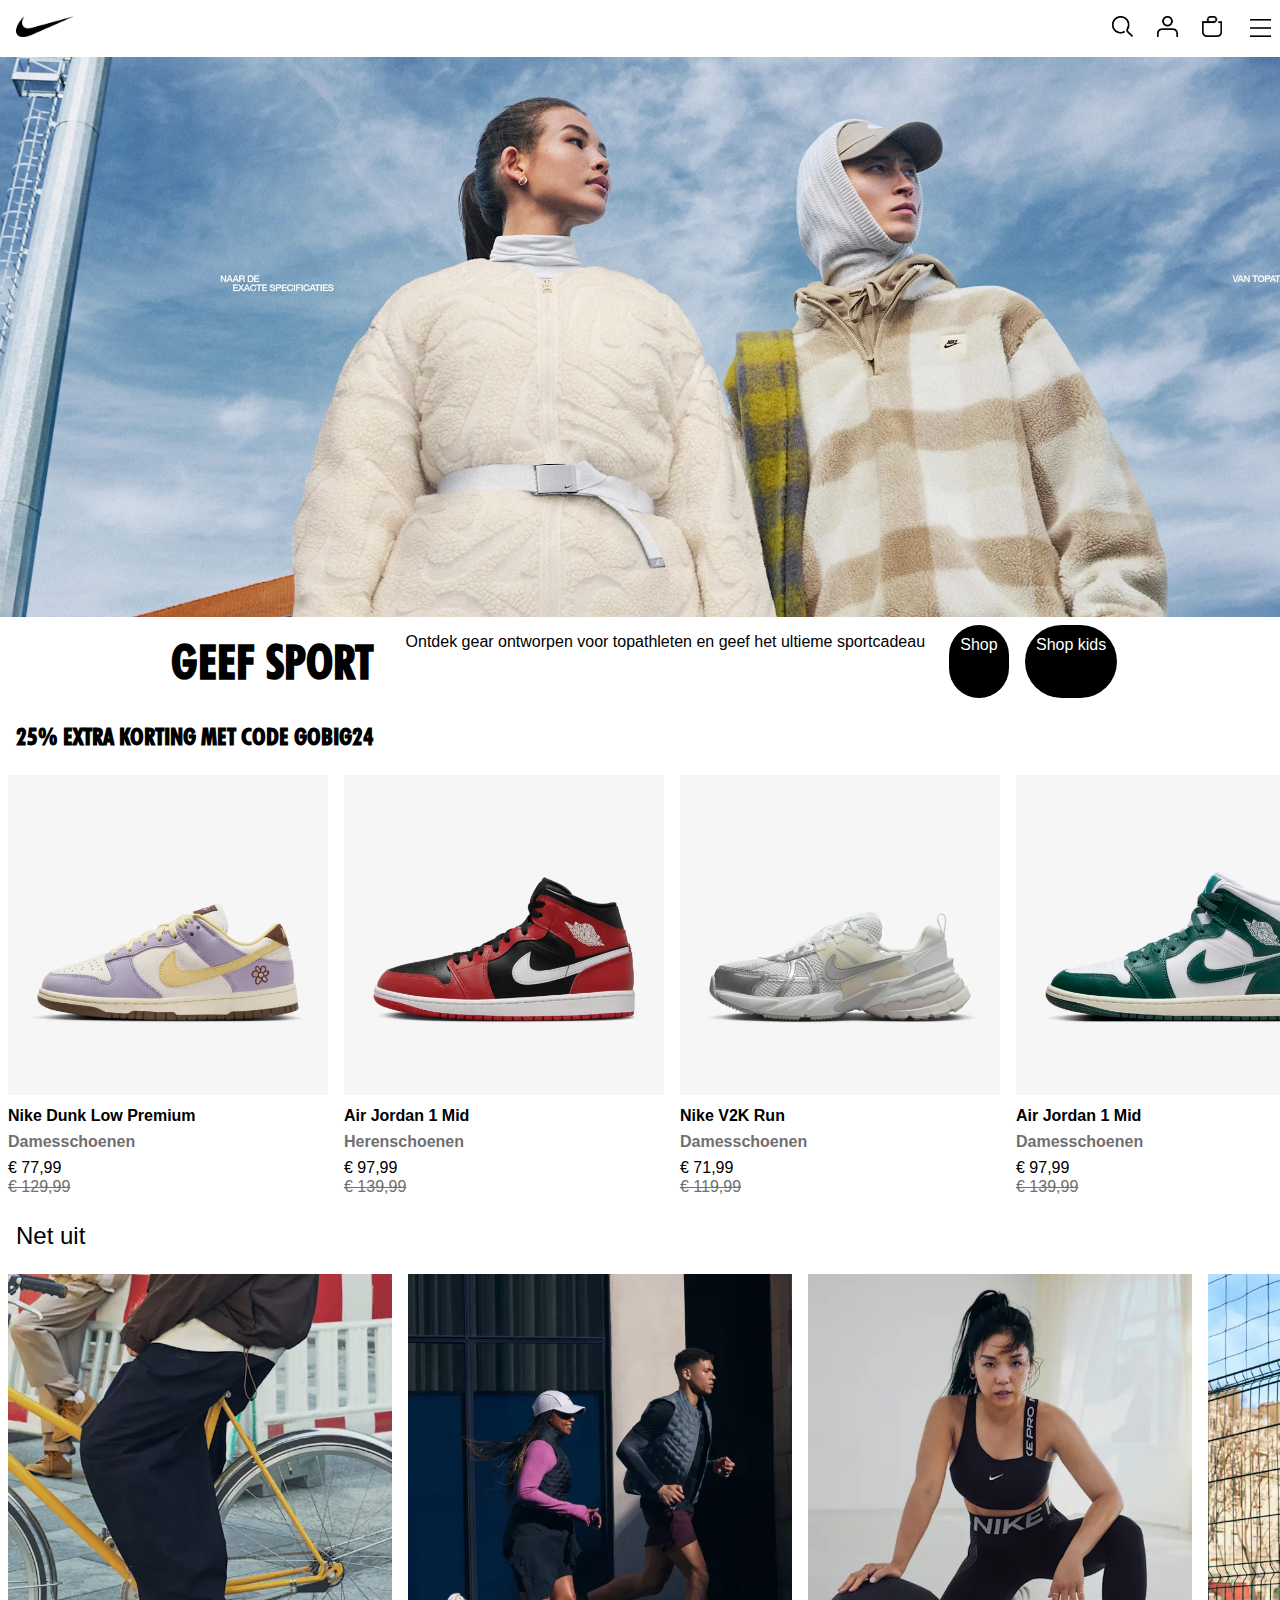
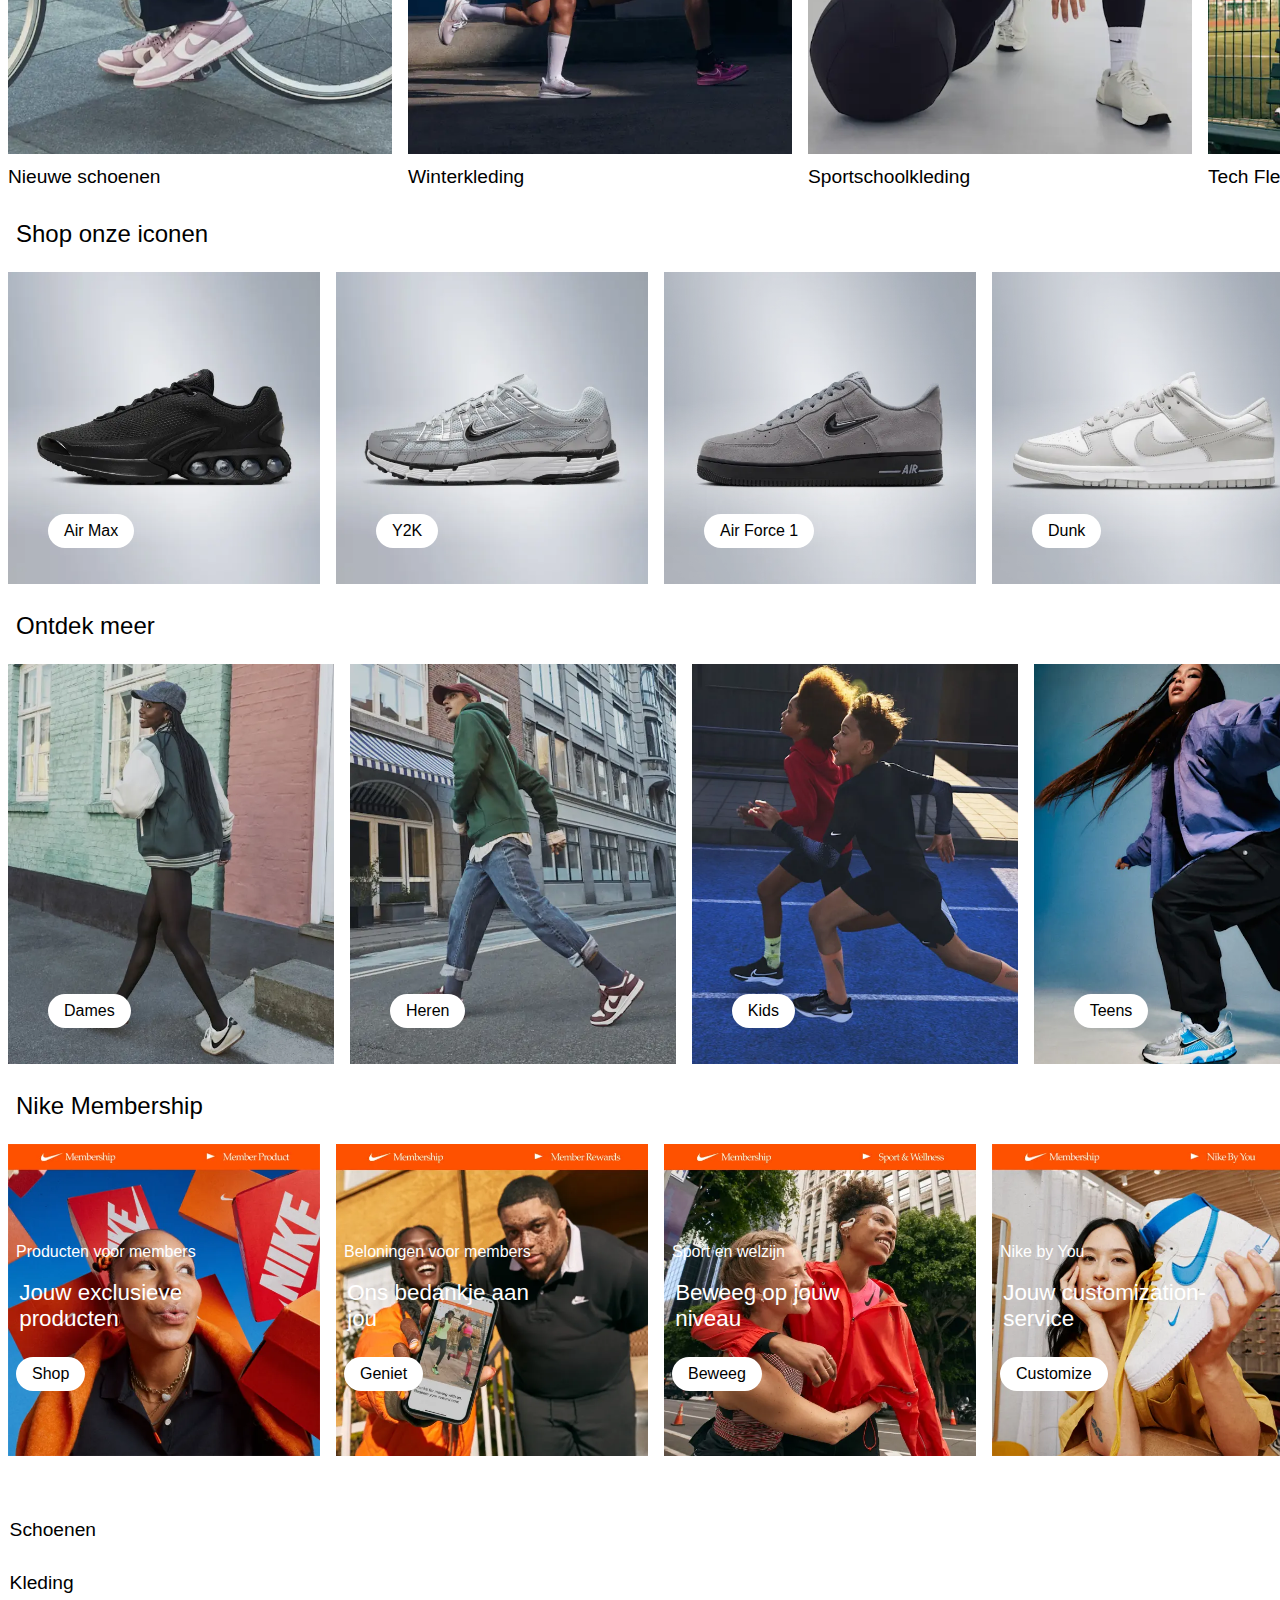
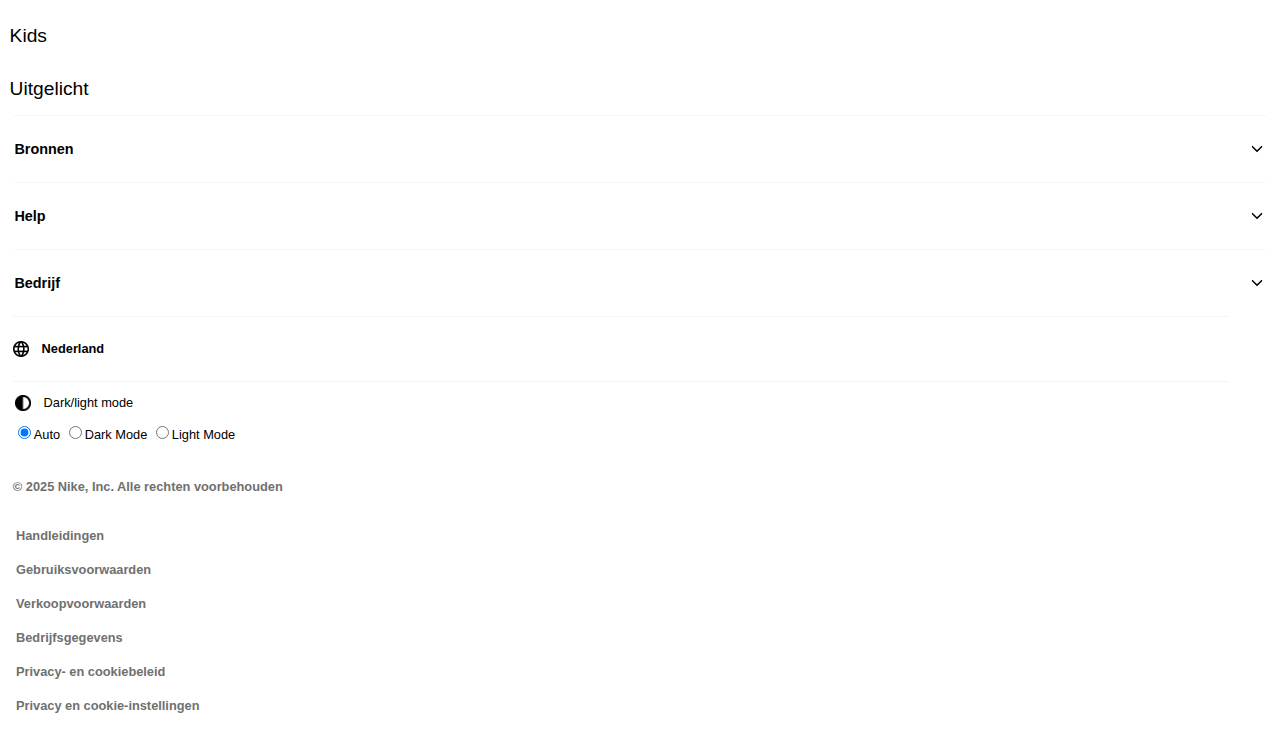
==== commit 51118046: "Add files via upload" ====
--- a/index.html
+++ b/index.html
@@ -9,6 +9,8 @@
 
     <!-- CSS -->
     <link rel="stylesheet" href="styles/style.css">
+    <link rel="stylesheet" href="styles/styleHomepage.css">
+
 </head>
 <body>
 
--- a/styles/style.css
+++ b/styles/style.css
@@ -10,19 +10,20 @@
 /*********************/
 
 :root {
-    --main-txt-color: #000000;
-    --sec-txt-color: #707070;
-    --trd-text-color: #9E3501;
-    --pic-text-color: #ffffff;
-
-    --main-bg-color: #ffffff;
-    --sec-bg-color: #F5F5F5;
-    --trd-bg-color: #CACACB;
-
-    --button-bg-color: #000000;
-    --button-txt-color: #ffffff;
-
-    
+
+    color-scheme:light dark;
+
+    --main-txt-color: light-dark(#000000, #ffffff);
+    --sec-txt-color: light-dark(#707070, #B0B0B0);
+    --trd-text-color: light-dark(#9E3501, #FFA500);
+    --pic-text-color: light-dark(#ffffff, #ffffff);
+
+    --main-bg-color: light-dark(#ffffff, #000000);
+    --sec-bg-color: light-dark(#F5F5F5, #1A1A1A);
+    --trd-bg-color: light-dark(#CACACB, #2D2D2E);
+
+    --button-bg-color: light-dark(#000000,#ffffff);
+    --button-txt-color: light-dark(#ffffff,#000000);
 }
 
 @font-face {
@@ -32,6 +33,113 @@
 
 body {
     margin: 0;
+}
+
+/*******************/
+/* LIGHT/DARK MODE */
+/*******************/
+
+/* Auto Mode */
+:root:has([value="auto"]:checked) {
+    color-scheme: light dark;
+}
+
+@media (prefers-color-scheme: dark) {
+    :root:has([value="auto"]:checked) header > a > img {
+        content: url(../images/icons/darkMode/NikeDark.png);
+    }
+
+    :root:has([value="auto"]:checked) header > ul > a:nth-of-type(1) > img {
+        content: url(../images/icons/darkMode/searchDark.png);
+    }
+
+    :root:has([value="auto"]:checked) header > ul > a:nth-of-type(2) > img {
+        content: url(../images/icons/darkMode/userDark.png);
+    }
+
+    :root:has([value="auto"]:checked) header > ul > a:nth-of-type(3) > img {
+        content: url(../images/icons/darkMode/shoppingDark.png);
+    }
+
+    :root:has([value="auto"]:checked) header > ul > button > img {
+        content: url(../images/icons/darkMode/menuDark.png);
+    }
+
+    :root:has([value="auto"]:checked) footer button::before {
+        background-image: url(../images/icons/darkMode/globeDark.png);
+    }
+
+    :root:has([value="auto"]:checked) footer form legend::before {
+        background-image: url(../images/icons/darkMode/light.png);
+    }
+
+}
+
+/* Light Mode */
+:root:has([value="light"]:checked) {
+    color-scheme: light;
+}
+
+:root:has([value="light"]:checked) header > a > img {
+    content: url(../images/icons/Nike.png);
+}
+
+:root:has([value="light"]:checked) header > ul > a:nth-of-type(1) > img {
+    content: url(../images/icons/search.png);
+}
+
+:root:has([value="light"]:checked) header > ul > a:nth-of-type(2) > img {
+    content: url(../images/icons/user.png);
+}
+
+:root:has([value="light"]:checked) header > ul > a:nth-of-type(3) > img {
+    content: url(../images/icons/shopping.png);
+}
+
+:root:has([value="light"]:checked) header > ul > button > img {
+    content: url(../images/icons/menu.png);
+}
+
+:root:has([value="light"]:checked) footer button::before {
+    background-image: url(../images/icons/globe.png);
+}
+
+:root:has([value="light"]:checked) footer form legend::before {
+    background-image: url(../images/icons/dark.png);
+}
+
+
+/* Dark Mode */
+:root:has([value="dark"]:checked) {
+    color-scheme: dark;
+}
+
+:root:has([value="dark"]:checked) header > a > img {
+    content: url(../images/icons/darkMode/NikeDark.png);
+}
+
+:root:has([value="dark"]:checked) header > ul > a:nth-of-type(1) > img {
+    content: url(../images/icons/darkMode/searchDark.png);
+}
+
+:root:has([value="dark"]:checked) header > ul > a:nth-of-type(2) > img {
+    content: url(../images/icons/darkMode/userDark.png);
+}
+
+:root:has([value="dark"]:checked) header > ul > a:nth-of-type(3) > img {
+    content: url(../images/icons/darkMode/shoppingDark.png);
+}
+
+:root:has([value="dark"]:checked) header > ul > button > img {
+    content: url(../images/icons/darkMode/menuDark.png);
+}
+
+:root:has([value="dark"]:checked) footer button::before {
+    background-image: url(../images/icons/darkMode/globeDark.png);
+}
+
+:root:has([value="dark"]:checked) footer form legend::before {
+    background-image: url(../images/icons/darkMode/light.png);
 }
 
 /**********/
@@ -72,7 +180,6 @@
     border: none;
     background-color: var(--main-bg-color);
 }
-
 
 /**********/
 /* BANNER */
@@ -545,10 +652,28 @@
     height: 16px; 
     background: url('../images/icons/globe.png') no-repeat center center;
     background-size: cover; 
-    margin-right: 8px;
-}
-
-footer form{
+    margin-right: 1em;
+}
+
+/* Dark mode */
+
+footer form legend{
+    padding-bottom: 1em;
+    align-items: center;
+    display: flex;
+}
+
+footer form legend::before {
+    content: '';
+    display: inline-block;
+    width: 16px; 
+    height: 16px; 
+    background: url('../images/icons/dark.png') no-repeat center center;
+    background-size: cover; 
+    margin-right: 1em;
+}
+
+footer form {
     font-family: Helvetica, arial, sans-serif;
     font-size: .8rem;
     margin: 1em;
--- a/styles/styleHomepage.css
+++ b/styles/styleHomepage.css
@@ -0,0 +1,714 @@
+/* Simpele CSS Remedy */
+/* naar een idee van Jen Simmons */
+/* github.com/jensimmons/cssremedy */
+*, *::after, *::before {
+    box-sizing:border-box;
+}
+
+/*********************/
+/* CUSTOM PROPERTIES */
+/*********************/
+
+:root {
+
+    color-scheme:light dark;
+
+    --main-txt-color: light-dark(#000000, #ffffff);
+    --sec-txt-color: light-dark(#707070, #B0B0B0);
+    --trd-text-color: light-dark(#9E3501, #FFA500);
+    --pic-text-color: light-dark(#ffffff, #ffffff);
+
+    --main-bg-color: light-dark(#ffffff, #000000);
+    --sec-bg-color: light-dark(#F5F5F5, #1A1A1A);
+    --trd-bg-color: light-dark(#CACACB, #2D2D2E);
+
+    --button-bg-color: light-dark(#000000,#ffffff);
+    --button-txt-color: light-dark(#ffffff,#000000);
+}
+
+@font-face {
+	font-family: titelsFutura;
+	src: url(FuturaBoldfont.ttf);
+}
+
+body {
+    margin: 0;
+}
+
+/*******************/
+/* LIGHT/DARK MODE */
+/*******************/
+
+/* Auto Mode */
+:root:has([value="auto"]:checked) {
+    color-scheme: light dark;
+}
+
+@media (prefers-color-scheme: dark) {
+    :root:has([value="auto"]:checked) header > a > img {
+        content: url(../images/icons/darkMode/NikeDark.png);
+    }
+
+    :root:has([value="auto"]:checked) header > ul > a:nth-of-type(1) > img {
+        content: url(../images/icons/darkMode/searchDark.png);
+    }
+
+    :root:has([value="auto"]:checked) header > ul > a:nth-of-type(2) > img {
+        content: url(../images/icons/darkMode/userDark.png);
+    }
+
+    :root:has([value="auto"]:checked) header > ul > a:nth-of-type(3) > img {
+        content: url(../images/icons/darkMode/shoppingDark.png);
+    }
+
+    :root:has([value="auto"]:checked) header > ul > button > img {
+        content: url(../images/icons/darkMode/menuDark.png);
+    }
+
+    :root:has([value="auto"]:checked) footer button::before {
+        background-image: url(../images/icons/darkMode/globeDark.png);
+    }
+
+    :root:has([value="auto"]:checked) footer form legend::before {
+        background-image: url(../images/icons/darkMode/light.png);
+    }
+
+    :root:has([value="auto"]:checked) footer details::after {
+        background-image: url(../images/icons/darkMode/downDark.png);
+    }
+
+}
+
+/* Light Mode */
+:root:has([value="light"]:checked) {
+    color-scheme: light;
+}
+
+:root:has([value="light"]:checked) header > a > img {
+    content: url(../images/icons/Nike.png);
+}
+
+:root:has([value="light"]:checked) header > ul > a:nth-of-type(1) > img {
+    content: url(../images/icons/search.png);
+}
+
+:root:has([value="light"]:checked) header > ul > a:nth-of-type(2) > img {
+    content: url(../images/icons/user.png);
+}
+
+:root:has([value="light"]:checked) header > ul > a:nth-of-type(3) > img {
+    content: url(../images/icons/shopping.png);
+}
+
+:root:has([value="light"]:checked) header > ul > button > img {
+    content: url(../images/icons/menu.png);
+}
+
+:root:has([value="light"]:checked) footer button::before {
+    background-image: url(../images/icons/globe.png);
+}
+
+:root:has([value="light"]:checked) footer form legend::before {
+    background-image: url(../images/icons/dark.png);
+}
+
+
+/* Dark Mode */
+:root:has([value="dark"]:checked) {
+    color-scheme: dark;
+}
+
+:root:has([value="dark"]:checked) header > a > img {
+    content: url(../images/icons/darkMode/NikeDark.png);
+}
+
+:root:has([value="dark"]:checked) header > ul > a:nth-of-type(1) > img {
+    content: url(../images/icons/darkMode/searchDark.png);
+}
+
+:root:has([value="dark"]:checked) header > ul > a:nth-of-type(2) > img {
+    content: url(../images/icons/darkMode/userDark.png);
+}
+
+:root:has([value="dark"]:checked) header > ul > a:nth-of-type(3) > img {
+    content: url(../images/icons/darkMode/shoppingDark.png);
+}
+
+:root:has([value="dark"]:checked) header > ul > button > img {
+    content: url(../images/icons/darkMode/menuDark.png);
+}
+
+:root:has([value="dark"]:checked) footer button::before {
+    background-image: url(../images/icons/darkMode/globeDark.png);
+}
+
+:root:has([value="dark"]:checked) footer form legend::before {
+    background-image: url(../images/icons/darkMode/light.png);
+}
+
+/* Fonts en typografie bij elkaar, kan je ze weghalen bij individuele elementen. */
+
+/**********/
+/* HEADER */
+/**********/
+
+
+header h1 {
+    display: none;
+}
+
+header {
+    display: flex;
+    align-items: center;
+    list-style-type: none;
+    background: var(--main-bg-color);
+}
+
+header img:first-of-type {
+    width: auto; 
+    height: 1.3em; 
+    object-fit: contain;
+    margin-left: 1em; 
+}
+
+header img {
+    width: auto; 
+    height: 1.5em; 
+    object-fit: contain;
+    margin-right: 0.25em;
+}
+
+header > ul {
+    margin-left: auto;
+}
+
+header button {
+    border: none;
+    background-color: var(--main-bg-color);
+}
+
+/**********/
+/* BANNER */
+/**********/
+
+section:nth-of-type(1) article:nth-of-type(1) {
+	display: flex;
+	flex-direction: column;
+	position: relative;
+    height: 35rem; 
+    overflow: hidden;
+}
+
+section:nth-of-type(1) article:nth-of-type(1) img {
+	height: 35rem;
+	width: auto;
+	position: absolute;
+    top: 50%;
+    left: 50%;
+    transform: translate(-50%, -50%);
+
+}
+
+/***********************/
+/* BANNER ONDERSCHRIFT */
+/***********************/
+
+section:nth-of-type(1) article:nth-of-type(2) {
+	display: flex;
+    flex-wrap: wrap;
+    justify-content: center;
+    text-align: center;
+}
+
+section:nth-of-type(1) article:nth-of-type(2) h2 {
+	font-family: titelsFutura;
+	text-transform: uppercase;
+	font-size: 3rem;
+    color: var(--main-txt-color);
+	margin: 1rem;
+}
+
+section:nth-of-type(1) article:nth-of-type(2) p {
+	font-family: Helvetica, arial, sans-serif;
+	font-size: 1rem;
+    color: var(--main-txt-color);
+    padding: 1rem;
+	margin: 0;
+}
+
+section:nth-of-type(1) article:nth-of-type(2) a {
+    background-color: var(--button-bg-color);
+    color: var(--button-txt-color);
+    font-family: Helvetica, arial, sans-serif;
+    text-decoration: none;
+
+
+    padding: .7rem;
+    border-radius: 3rem;
+    margin: .5rem;
+}
+
+/*********************/
+/* KORTING CARROUSEL */
+/*********************/
+
+section:nth-of-type(2) h2 {
+	font-family: titelsFutura;
+	text-transform: uppercase;
+	font-size: 1.5rem;
+	margin: 1rem;
+}
+
+section:nth-of-type(2) ul {
+    display: flex;
+    overflow-x: scroll;
+    list-style-type: none;
+    padding: 0;
+}
+
+section:nth-of-type(2) li {
+    padding: .5em;
+}
+
+section:nth-of-type(2) li a {
+    text-decoration: none;
+}
+
+section:nth-of-type(2) img {
+    height: 20rem;
+}
+
+section:nth-of-type(2) h3 {
+    font-family: Helvetica, arial, sans-serif;
+	font-size: 1rem;
+    color: var(--main-txt-color);
+    margin: .5rem 0rem;
+}
+
+section:nth-of-type(2) h4 {
+    font-family: Helvetica, arial, sans-serif;
+	font-size: 1rem;
+    color: var(--sec-txt-color);
+    margin: .5rem 0rem;
+}
+
+section:nth-of-type(2) p:nth-of-type(1) {
+    font-family: Helvetica, arial, sans-serif;
+	font-size: 1rem;
+    color: var(--main-txt-color);
+    margin: .1rem 0rem;
+}
+
+section:nth-of-type(2) p:nth-of-type(2) {
+    font-family: Helvetica, arial, sans-serif;
+	font-size: 1rem;
+    color: var(--sec-txt-color);
+    text-decoration: line-through;
+    margin: .1rem 0rem;
+
+}
+
+/*********************/
+/* NET UIT CARROUSEL */
+/*********************/
+
+section:nth-of-type(3) h2 {
+	font-family: Helvetica, arial, sans-serif;
+	font-size: 1.5rem;
+	margin: 1rem;
+    font-weight: normal;
+}
+
+section:nth-of-type(3) ul {
+    display: flex;
+    overflow-x: scroll;
+    list-style-type: none;
+    padding: 0;
+}
+
+section:nth-of-type(3) li {
+    padding: .5em;
+}
+
+section:nth-of-type(3) li a {
+    text-decoration: none;
+}
+
+section:nth-of-type(3) img {
+    height: 30rem;
+}
+
+section:nth-of-type(3) h3 {
+    font-family: Helvetica, arial, sans-serif;
+	font-size: 1.2rem;
+    color: var(--main-txt-color);
+    margin: .5rem 0rem;
+    font-weight: normal;
+}
+
+/******************************/
+/* SHOP ONZE ICONEN CARROUSEL */
+/******************************/
+
+section:nth-of-type(4) h2 {
+	font-family: Helvetica, arial, sans-serif;
+	font-size: 1.5rem;
+	margin: 1rem;
+    font-weight: normal;
+}
+
+section:nth-of-type(4) ul {
+    display: flex;
+    overflow-x: scroll;
+    list-style-type: none;
+    padding: 0;
+}
+
+section:nth-of-type(4) li {
+    position: relative; 
+    padding: .5em;
+}
+
+section:nth-of-type(4) li a {
+    text-decoration: none;
+}
+
+section:nth-of-type(4) li img {
+    height: 19.5rem;
+}
+
+section:nth-of-type(4) li h3 {
+    font-family: Helvetica, arial, sans-serif;
+    font-size: 1rem;
+    color: var(--main-txt-color);
+    font-weight: normal;
+
+    position: absolute; 
+    bottom: 2em; 
+    left: 3em; 
+
+    background-color: var(--main-bg-color);
+    border-radius: 2em;
+    padding: 0.5em 1em 0.5em;
+}
+
+section:nth-of-type(4) h3:hover {
+    background-color: var(--trd-bg-color);
+}
+
+/*************************/
+/* ONTDEK MEER CARROUSEL */
+/*************************/
+
+section:nth-of-type(5) h2 {
+	font-family: Helvetica, arial, sans-serif;
+	font-size: 1.5rem;
+	margin: 1rem;
+    font-weight: normal;
+}
+
+section:nth-of-type(5) ul {
+    display: flex;
+    overflow-x: scroll;
+    list-style-type: none;
+    padding: 0;
+}
+
+section:nth-of-type(5) li {
+    position: relative; 
+    padding: .5em;
+}
+
+section:nth-of-type(5) li a {
+    text-decoration: none;
+}
+
+section:nth-of-type(5) li img {
+    height: 25rem;
+}
+
+section:nth-of-type(5) li h3 {
+    font-family: Helvetica, arial, sans-serif;
+    font-size: 1rem;
+    color: var(--main-txt-color);
+    font-weight: normal;
+
+    position: absolute; 
+    bottom: 2em; 
+    left: 3em; 
+
+    background-color: var(--main-bg-color);
+    border-radius: 2em;
+    padding: 0.5em 1em 0.5em;
+}
+
+section:nth-of-type(5) h3:hover {
+    background-color: var(--trd-bg-color);
+}
+
+/*****************************/
+/* NIKE MEMBERSHIP CARROUSEL */
+/*****************************/
+
+section:nth-of-type(6) h2 {
+	font-family: Helvetica, arial, sans-serif;
+	font-size: 1.5rem;
+	margin: 1rem;
+    font-weight: normal;
+}
+
+section:nth-of-type(6) ul {
+    display: flex;
+    overflow-x: scroll;
+    overflow-y: hidden; 
+    list-style-type: none;
+    padding: 0;
+}
+
+section:nth-of-type(6) li {
+    padding: .5em;
+    height: 22rem;
+}
+
+section:nth-of-type(6) li a {
+    text-decoration: none;
+    display: grid;
+    width: 19.5rem;
+    height: 19.5rem;
+
+
+    grid-template-columns: 75% auto;
+    grid-template-rows: repeat(5, 1fr);
+}
+
+section:nth-of-type(6) li img {
+    grid-column: 1 / span 2;
+    grid-row: 1 / span 5;
+
+    width: 19.5rem;
+    height: 19.5rem;
+}
+
+section:nth-of-type(6) h4 {
+    font-family: Helvetica, arial, sans-serif;
+    font-size: 1.4rem;
+    color: var(--pic-text-color);
+    font-weight: normal;
+    padding: .5em;
+    margin: 0;
+    align-self: end;
+
+    grid-column: 1 / span 1;
+    grid-row: 3 / span 1; 
+}
+
+section:nth-of-type(6) h3 {
+    font-family: Helvetica, arial, sans-serif;
+    font-size: 1rem;
+    color: var(--pic-text-color);
+    font-weight: normal;
+    padding: .5em;
+    margin: 0;
+    align-self: end;
+
+
+    grid-column: 1 / span 1;
+    grid-row: 2 / span 1;
+}
+
+section:nth-of-type(6) li p {
+    display: inline-block; 
+    font-family: Helvetica, arial, sans-serif;
+    font-size: 1rem;
+    color: var(--main-txt-color);
+    font-weight: normal;
+
+    background-color: var(--main-bg-color);
+    border-radius: 2em;
+    padding: 0.5em 1em 0.5em;
+    margin: 0.5em;
+
+    grid-column: 1 / span 1;
+    grid-row: 4 / span 1;
+
+    justify-self: start; 
+    align-self: center; 
+
+}
+
+section:nth-of-type(6) p:hover {
+    background-color: var(--trd-bg-color);
+}
+
+/***********/
+/* SITEMAP */
+/***********/
+
+section:nth-of-type(7) details{
+    font-family: Helvetica, arial, sans-serif;
+    font-size: 1.2rem;
+    color: var(--main-text-color);
+    font-weight: normal;
+    padding: .8em .5em ;
+}
+
+section:nth-of-type(7) summary{
+    list-style: none;
+}
+
+section:nth-of-type(7) ul{
+    list-style: none;
+}
+
+section:nth-of-type(7) li{
+    padding: .5em 0em;
+}
+
+section:nth-of-type(7) a{
+    text-decoration: none;
+    font-family: Helvetica, arial, sans-serif;
+    font-size: .9rem;
+    color: var(--sec-txt-color);
+    font-weight: 580;
+}
+
+/**********/
+/* FOOTER */
+/**********/
+
+footer details summary{
+    list-style: none;
+    display: flex;
+    justify-content: space-between;
+    align-items: center;
+    padding: 1.5rem 0em;
+    margin: 0 1em 0 1em;
+
+    border-width: 1px 0px 0px 0px;
+    border-style: solid;
+    border-color: var(--sec-bg-color);
+
+    text-decoration: none;
+    font-family: Helvetica, arial, sans-serif;
+    font-size: .9rem;
+    color: var(--main-txt-color);
+    font-weight: 580;
+}
+
+footer summary::after {
+    content: '';
+    width: 18px;
+    height: 18px;
+    background: url('../images/icons/down.png') no-repeat;
+    background-size: cover;
+    transition: 0.2s;
+}
+
+footer details[open] > summary::after {
+    transform: rotate(180deg);
+  }
+
+footer details ul{
+    list-style: none;
+    padding: 0 1em 0;
+}
+
+footer details li{
+    padding: .5em 0em;
+}
+
+footer details  a{
+    text-decoration: none;
+    font-family: Helvetica, arial, sans-serif;
+    font-size: .8rem;
+    color: var(--sec-txt-color);
+    font-weight: 580;
+}
+
+/* Taal knop */
+
+footer button {
+    text-decoration: none;
+    font-family: Helvetica, arial, sans-serif;
+    font-size: .8rem;
+    color: var(--main-txt-color);
+    font-weight: 580;
+    text-align: left;
+
+    border-width: 1px 0px 1px 0px;
+    border-style: solid;
+    border-color: var(--sec-bg-color);
+    background: none;
+    
+    padding: 1.5rem 0em;
+    margin: 0 1em 0 1em;
+
+    width: 95vw;
+
+    display: flex;
+    justify-content: flex-start;
+    align-items: center;
+    cursor: pointer; 
+}
+
+footer button::before {
+    content: '';
+    display: inline-block;
+    width: 16px; 
+    height: 16px; 
+    background: url('../images/icons/globe.png') no-repeat center center;
+    background-size: cover; 
+    margin-right: 1em;
+}
+
+/* Dark mode */
+
+footer form legend{
+    padding-bottom: 1em;
+    align-items: center;
+    display: flex;
+}
+
+footer form legend::before {
+    content: '';
+    display: inline-block;
+    width: 16px; 
+    height: 16px; 
+    background: url('../images/icons/dark.png') no-repeat center center;
+    background-size: cover; 
+    margin-right: 1em;
+}
+
+footer form {
+    font-family: Helvetica, arial, sans-serif;
+    font-size: .8rem;
+    margin: 1em;
+}
+
+footer p {
+    font-family: Helvetica, arial, sans-serif;
+    font-size: .8rem;
+    color: var(--sec-txt-color);
+    font-weight: 580;
+    text-align: left;
+
+    padding: 1.5rem 0 0 0 ;
+    margin: 0 1em 0 1em;
+}
+footer ul{
+    list-style: none;
+    padding: 0 0 0;
+    margin: 1em;
+}
+    
+footer ul a{
+    text-decoration: none;
+    font-family: Helvetica, arial, sans-serif;
+    font-size: .8rem;
+    color: var(--sec-txt-color);
+    font-weight: 580;
+}
+
+footer ul li {
+    padding: 1rem 0 0 0;
+}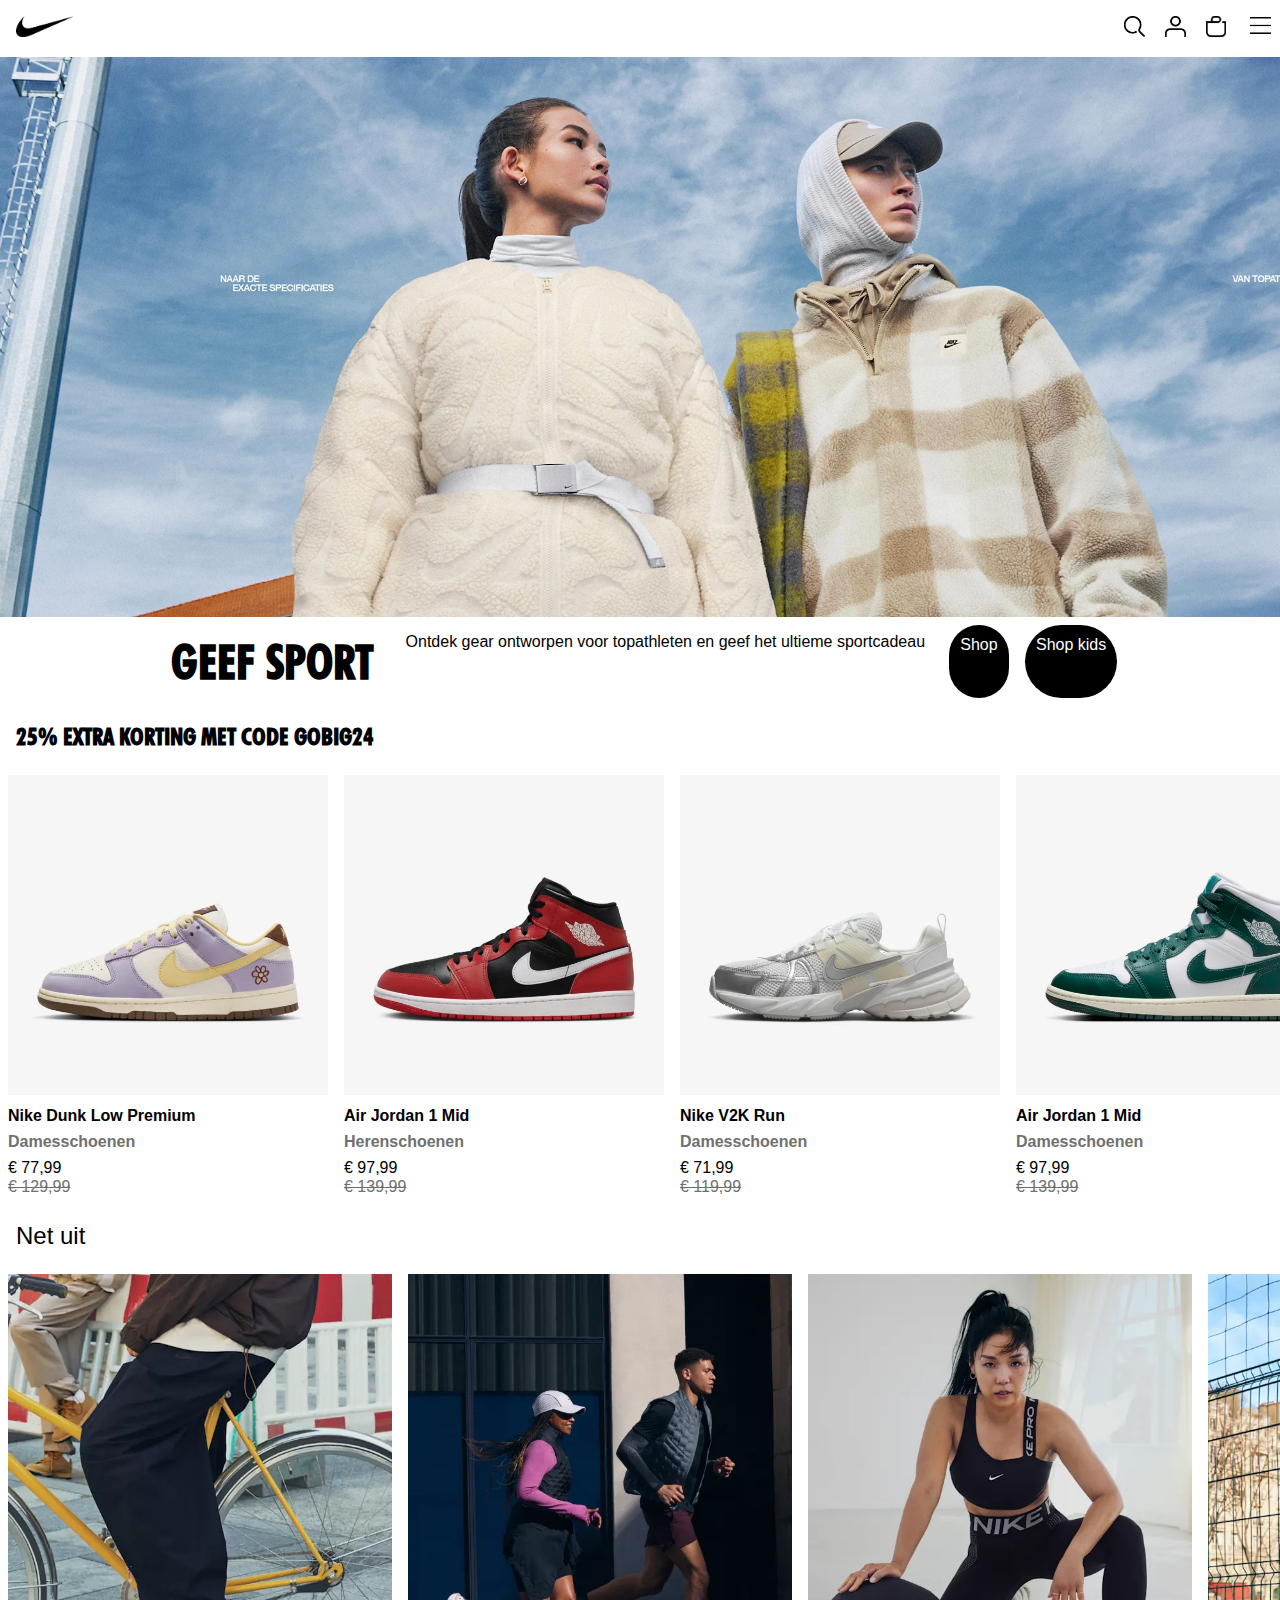
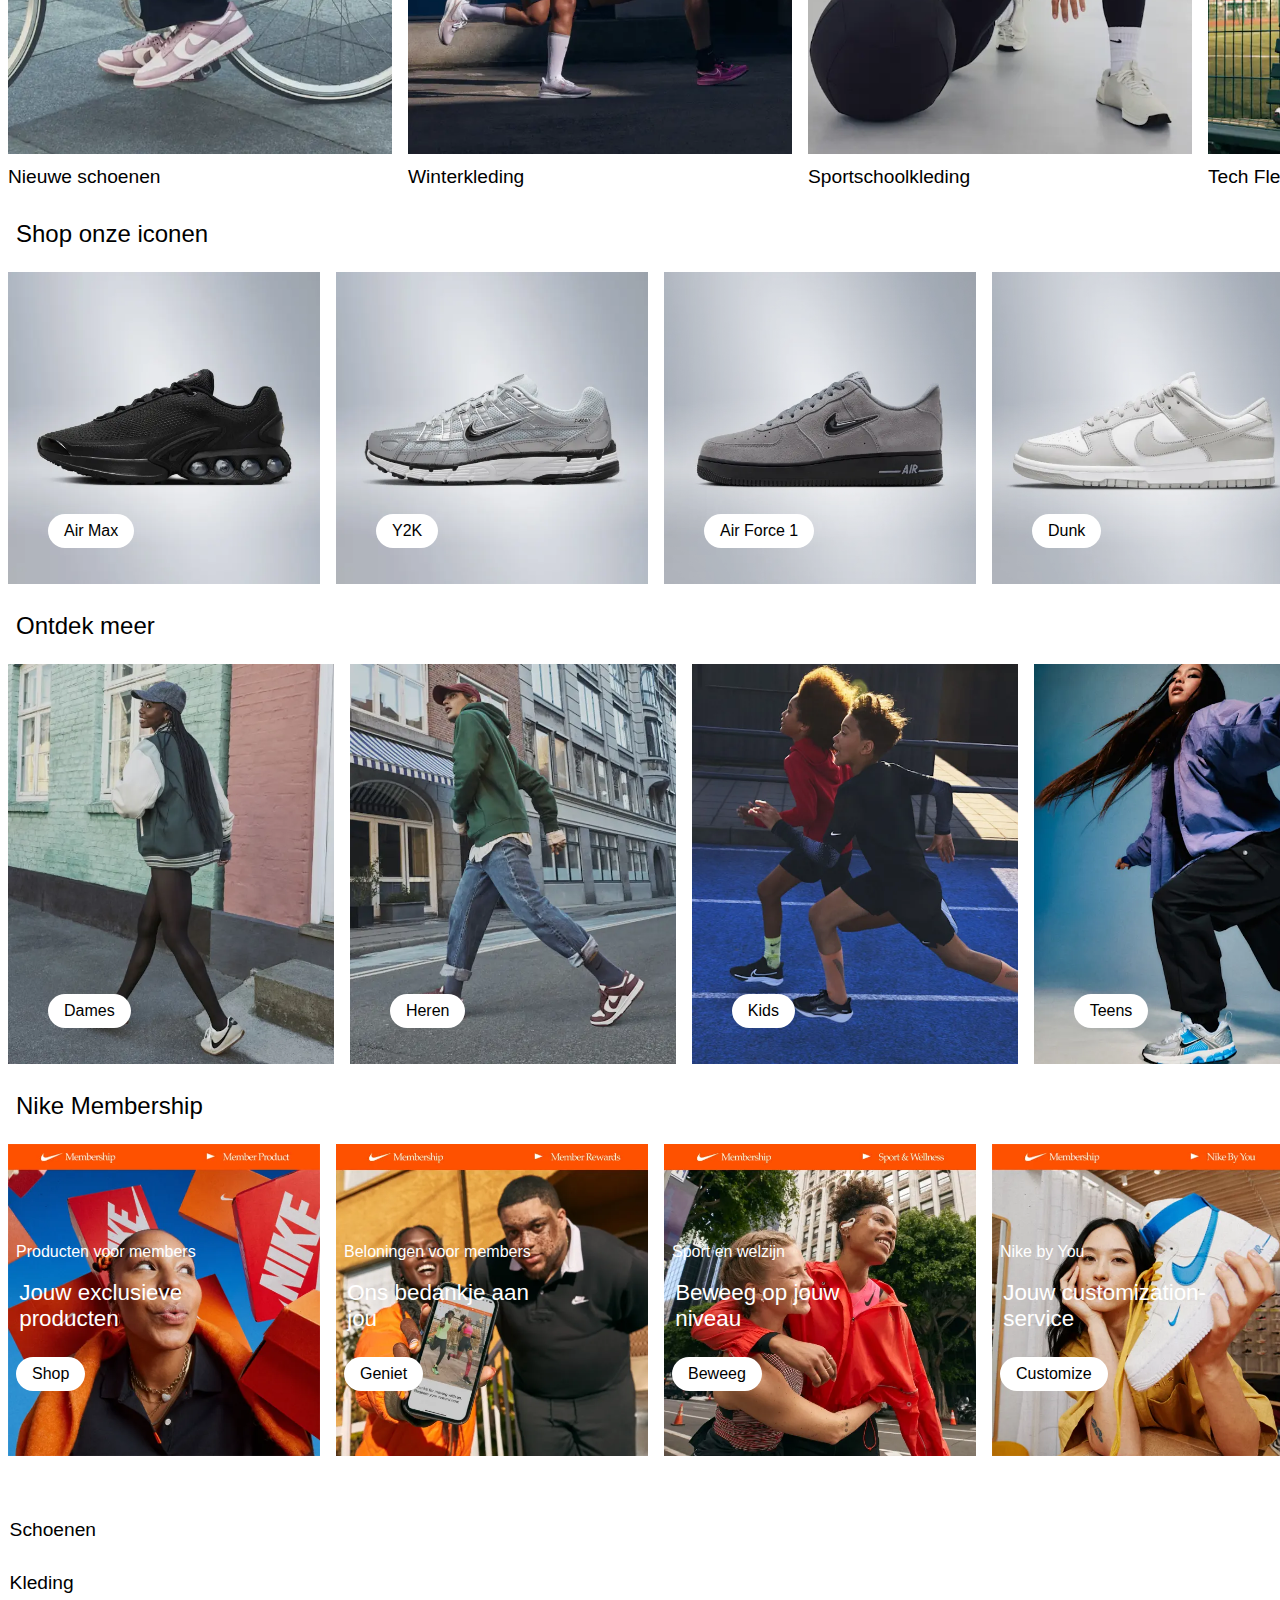
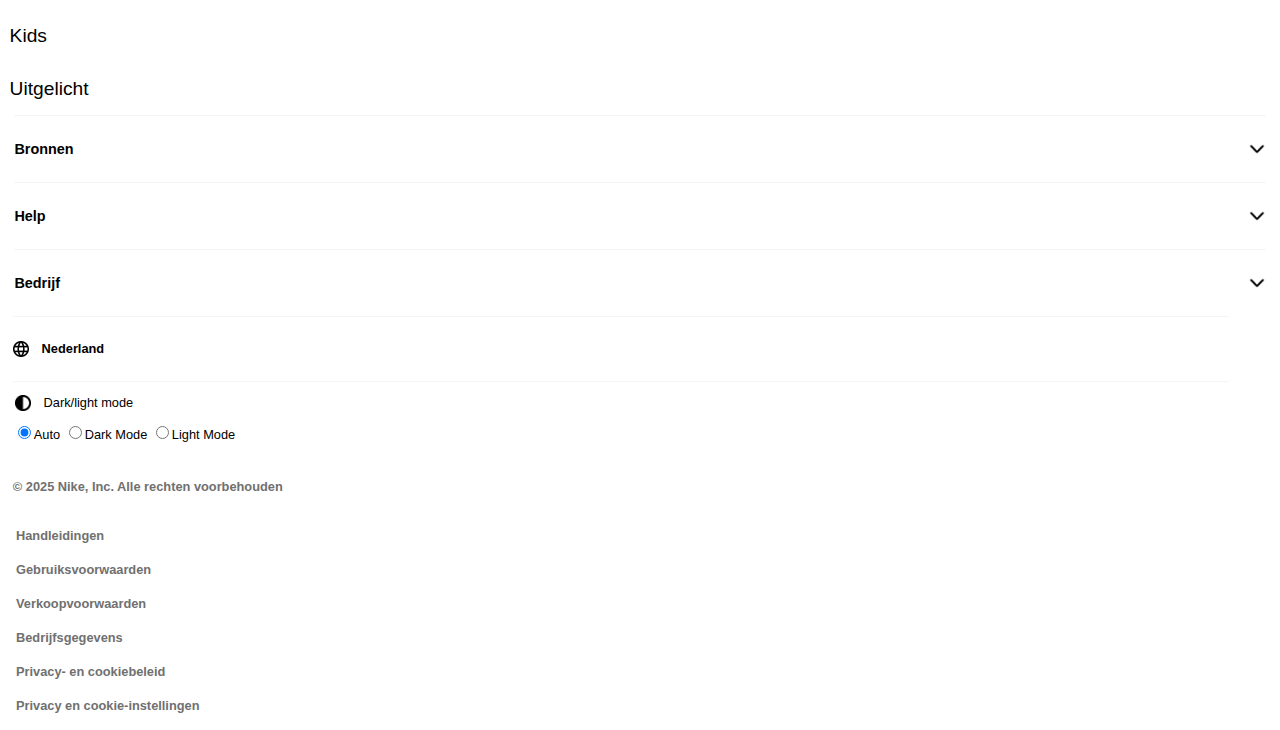
==== commit 2000783d: "Add files via upload" ====
--- a/index.html
+++ b/index.html
@@ -8,31 +8,61 @@
     <link rel="icon" type="image/x-icon" href="../FED2425/images/icon.png">
 
     <!-- CSS -->
-    <link rel="stylesheet" href="styles/style.css">
+    <link rel="stylesheet" href="styles/styles.css">
     <link rel="stylesheet" href="styles/styleHomepage.css">
 
 </head>
 <body>
 
     <header>
-        <a href="#"><img src="images/icons/nike.png" alt="Nike logo"><h1>Nike homepage</h1></a>
+        <a href="#"><img src="images/icons/nike.png" alt="Nike logo"></a>
         
         <ul>
-            <a href="#"><img src="images/icons/search.png" alt="Zoeken"></a>
-            <a href="#"><img src="images/icons/user.png" alt="Account"></a>
-            <a href="#"><img src="images/icons/shopping.png" alt="Winkelmand"></a>
-            <button><img src="images/icons/menu.png" alt="Menu" /></button>
+            <li><a href="#"><img src="images/icons/search.png" alt="Zoeken"></a></li>
+            <li><a href="#"><img src="images/icons/user.png" alt="Account"></a></li>
+            <li><a href="#"><img src="images/icons/shopping.png" alt="Winkelmand"></a></li>
+            <li><button><img src="images/icons/menu.png" alt="Menu"></button></li>
         </ul>
+
+        <!-- Burger Menu -->
+
+        <nav>
+            <!-- de sluit button -->
+            <!-- de button is ook niet relevant voor screenreaders -->
+            <button aria-hidden="true"><img src="../FED2425/images/icons/close.png" alt="Sluit knop voor menu"></button>
+            
+            <ul>
+              <li><a href="#">Nieuw en uitgelicht<img src="../FED2425/images/icons/right.png"></a></li>
+              <li><a href="#">Heren<img src="../FED2425/images/icons/right.png"></a></li>
+              <li><a href="#">Dames<img src="../FED2425/images/icons/right.png"></a></li>
+              <li><a href="#">Kids<img src="../FED2425/images/icons/right.png"></a></li>
+              <li><a href="#">Sale<img src="../FED2425/images/icons/right.png"></a></li>
+            </ul>
+            <ul>
+              <li><a href="#"><img src="../FED2425/images/icons/jumpman.png" alt="Jordan's website">Jordan</a></li>
+              <li><a href="#"><img src="../FED2425/images/icons/converse.png" alt="Converse website">Converse</a></li>
+            </ul>
+            <p>Word Nike member en geniet van de beste producten, inspiratie en verhalen op het gebied van sport. <a href="#">Meer info</a></p>
+            <a href="#">Join Us</a><a href="#">Log in</a>
+            <ul>
+                <li><a href="#"><img src="../FED2425/images/icons/question.png">Help</a></li>
+                <li><a href="#"><img src="../FED2425/images/icons/shopping.png">Winkelmand</a></li>
+                <li><a href="#"><img src="../FED2425/images/icons/delivery.png">Bestelling</a></li>
+                <li><a href="#"><img src="../FED2425/images/icons/store.png">Zoek een store</a></li>
+            </ul>
+        </nav>        
+
 
     </header>
     
     <main>
 
         <!-- BANNER -->
-
-        <section>
+        <section>
+            <h1>Nike homepage</h1>
             <article>
-                <img src="images/homepage/banner.jpg" alt="de nieuwste winterkleding">
+                <h2>De nieuwste winterkleding van Nike</h2>
+                <img src="images/homepage/banner.jpg" alt="Foto van 2 modellen met de nieuwste winterkleding van Nike">
             </article>
             <article>
                 <h2>Geef sport</h2>
@@ -141,31 +171,31 @@
             <h2>Net uit</h2>
             <ul>
                 <li>
-                    <a href="https://www.nike.com/nl/w/lifestyle-schoenen-13jrmzy7ok">
+                    <a href="#">
                     <img src="images/homepage/netuitNieuweschoenen.png" alt="Nieuwe schoenen">
                     <h3> Nieuwe schoenen</h3>
                     </a>
                 </li>
                 <li>
-                    <a href="https://www.nike.com/nl/w/winter-wear-6fd0i">
+                    <a href="#">
                     <img src="images/homepage/netuitWinterkleding.jpg" alt="Nieuwe winterkleding">
                     <h3> Winterkleding</h3>
                     </a>
                 </li>
                 <li>
-                    <a href="https://www.nike.com/nl/w/performance-3k7dg">
+                    <a href="#">
                     <img src="images/homepage/netuitSportschoolkleding.png" alt="Nieuwe sportschoolkleding">
                     <h3> Sportschoolkleding</h3>
                     </a>
                 </li>
                 <li>
-                    <a href="https://www.nike.com/nl/w/nike-tech-7lrxu">
+                    <a href="#">
                     <img src="images/homepage/netuitTechfleece.png" alt="Nieuwe Tech Fleece kleding">
                     <h3> Tech Fleece</h3>
                     </a>
                 </li>
                 <li>
-                    <a href="https://www.nike.com/nl/w/lifestyle-13jrm">
+                    <a href="#">
                     <img src="images/homepage/netuitCompleteoutfits.png" alt="Nieuwe complete outfits">
                     <h3> Complete outfits</h3>
                     </a>
@@ -179,49 +209,49 @@
             <h2>Shop onze iconen</h2>
             <ul>
                 <li>
-                    <a href="https://www.nike.com/nl/w/air-max-schoenen-a6d8hzy7ok">
+                    <a href="#">
                     <img src="images/homepage/shoponzeiconenAirmax.jpg" alt="Shop voor Air Max">
                     <h3> Air Max </h3>
                     </a>
                 </li>
                 <li>
-                    <a href="https://www.nike.com/nl/w/retro-sneaker-cullection-a3dox">
+                    <a href="#">
                     <img src="images/homepage/shoponzeiconenY2k.jpg" alt="Shop voor retro sneakers">
                     <h3> Y2K </h3>
                     </a>
                 </li>
                 <li>
-                    <a href="https://www.nike.com/nl/w/air-force-1-lifestyle-schoenen-13jrmz5sj3yzy7ok">
+                    <a href="#">
                     <img src="images/homepage/shoponzeiconenAirforce.png" alt="Shop voor Air Force 1">
                     <h3> Air Force 1</h3>
                     </a>
                 </li>
                 <li>
-                    <a href="https://www.nike.com/nl/w/dunk-lifestyle-schoenen-13jrmz90aohzy7ok">
+                    <a href="#">
                     <img src="images/homepage/shoponzeiconenDunk.png" alt="Shop voor Dunk">
                     <h3> Dunk </h3>
                     </a>
                 </li>
                 <li>
-                    <a href="https://www.nike.com/nl/w/jordan-schoenen-37eefzy7ok">
+                    <a href="#">
                     <img src="images/homepage/shoponzeiconenJordan.png" alt="Shop voor Air Jordans">
                     <h3> Air Jordan</h3>
                     </a>
                 </li>
                 <li>
-                    <a href="https://www.nike.com/nl/w/pegasus-hardlopen-37v7jz5e1x6z8nexhznik1">
+                    <a href="#">
                     <img src="images/homepage/shoponzeiconenPegasus.png" alt="Shop voor Pegasus hardloopschoenen">
                     <h3> Pegasus </h3>
                     </a>
                 </li>
                 <li>
-                    <a href="https://www.nike.com/nl/w/metcon-3yxqsk">
+                    <a href="#">
                     <img src="images/homepage/shoponzeiconenMetcon.png" alt="Shop voor Metcon workoutschoenen">
                     <h3> Metcon </h3>
                     </a>
                 </li>
                 <li>
-                    <a href="https://www.nike.com/nl/w/mercurial-voetbal-schoenen-1gdj0z4f1bzy7ok">
+                    <a href="#">
                     <img src="images/homepage/shoponzeiconenMecurial.png" alt="Shop voor Mercurial voetbalschoenen">
                     <h3> Mercurial</h3>
                     </a>
@@ -235,25 +265,25 @@
             <h2>Ontdek meer</h2>
             <ul>
                 <li>
-                    <a href="https://www.nike.com/nl/dames">
+                    <a href="#">
                     <img src="images/homepage/ontdekmeerDames.jpg" alt="Shop voor Dameskleding">
                     <h3> Dames </h3>
                     </a>
                 </li>
                 <li>
-                    <a href="https://www.nike.com/nl/heren">
+                    <a href="#">
                     <img src="images/homepage/ontdekmeerHeren.jpg" alt="Shop voor Herenkleding">
                     <h3> Heren </h3>
                     </a>
                 </li>
                 <li>
-                    <a href="https://www.nike.com/nl/kinderen">
+                    <a href="#">
                     <img src="images/homepage/ontdekmeerKids.jpg" alt="Shop voor Kinderkleding">
                     <h3> Kids </h3>
                     </a>
                 </li>
                 <li>
-                    <a href="https://www.nike.com/nl/tieners">
+                    <a href="#">
                     <img src="images/homepage/ontdekmeerTeens.jpg" alt="Shop voor Tienerkleding">
                     <h3> Teens </h3>
                     </a>
@@ -267,7 +297,7 @@
             <h2>Nike Membership</h2>
             <ul>
                 <li>
-                    <a href="https://www.nike.com/nl/membership/producten-voor-members">
+                    <a href="#">
                     <img src="images/homepage/membershipJouwexclusieveproducten.png" alt="Shop voor exclusieve memberproducten">
                     <h3> Producten voor members </h3>
                     <h4> Jouw exclusieve producten </h4>
@@ -275,7 +305,7 @@
                     </a>
                 </li>
                 <li>
-                    <a href="https://www.nike.com/nl/membership/beloningen-voor-members">
+                    <a href="#">
                     <img src="images/homepage/membershipOnsbedankjeaanjouw.jpg" alt="Membership beloningen">
                     <h3> Beloningen voor members </h3>
                     <h4> Ons bedankje aan jou </h4>
@@ -283,7 +313,7 @@
                     </a>
                 </li>
                 <li>
-                    <a href="https://www.nike.com/nl/membership/sport-wellness-apps">
+                    <a href="#">
                     <img src="images/homepage/membershipBewegenopjouwniveau.jpg" alt="Sport welness apps voor members">
                     <h3> Sport en welzijn </h3>
                     <h4> Beweeg op jouw niveau </h4>
@@ -291,7 +321,7 @@
                     </a>
                 </li>
                 <li>
-                    <a href="https://www.nike.com/nl/nike-by-you">
+                    <a href="#">
                     <img src="images/homepage/membershipJouwcustomizationservice.png" alt="Custom kleding artikelen">
                     <h3> Nike by You </h3>
                     <h4> Jouw customization-service </h4>
@@ -299,16 +329,15 @@
                     </a>
                 </li>
                 <li>
-                    <a href="https://nike.sng.link/Astn5/aetx/gj6r">
+                    <a href="#">
                     <img src="images/homepage/membershipOpjebest.jpg" alt="Nike shopping apps">
                     <h3> Nike apps </h3>
                     <h4> Op je best </h4>
                     <p> Nike app </p>
-                    <a href="https://snkrs.sng.link/Aoihh/vi7o/ryxb"> SNKRS </a>
-                    </a>
-                </li>
-                <li>
-                    <a href="https://www.nike.com/nl/membership">
+                    </a>
+                </li>
+                <li>
+                    <a href="#">
                     <img src="images/homepage/membershipMeermembership.png" alt="Meer informatie over memberships">
                     <h4> Meer membership </h4>
                     <p> Ontdek </p>
@@ -320,37 +349,38 @@
         <!-- OVERIGE LINKS -->
 
         <section>
+            <h2>Mini sitemap</h2>
             <details>
                 <summary>Schoenen</summary>
                 <ul>
-                    <li><a href="https://www.nike.com/nl/w/zwart-hardlopen-schoenen-37v7jz90poyzy7ok">Zwarte hardloopschoenen</a></li>
-                    <li><a href="https://www.nike.com/nl/w/wit-hardlopen-schoenen-37v7jz4g797zy7ok">Witte hardloopschoenen</a></li>
-                    <li><a href="https://www.nike.com/nl/w/nike-v2k-schoenen-3picezy7ok">Nike P-6000</a></li>
-                    <li><a href="https://www.nike.com/nl/w/nike-initiator-7ji49">Nike Initiator</a></li>
+                    <li><a href="#">Zwarte hardloopschoenen</a></li>
+                    <li><a href="#">Witte hardloopschoenen</a></li>
+                    <li><a href="#">Nike P-6000</a></li>
+                    <li><a href="#">Nike Initiator</a></li>
                 </ul>
             </details>
             <details>
                 <summary>Kleding</summary>
                 <ul>
-                    <li><a href="https://www.nike.com/nl/w/yoga-broeken-en-tights-2kq19zanrlj">Yogabroeken</a></li>
-                    <li><a href="https://www.nike.com/nl/w/tech-fleece-joggingbroeken-trainingsbroeken-6sipkzaepf0">Tech Fleece Joggers</a></li>
-                    <li><a href="https://www.nike.com/nl/w/tech-fleece-kleding-6sipkz6ymx6">Tech Fleece</a></li>
+                    <li><a href="#">Yogabroeken</a></li>
+                    <li><a href="#">Tech Fleece Joggers</a></li>
+                    <li><a href="#">Tech Fleece</a></li>
                 </ul>
             </details>
             <details>
                 <summary>Kids</summary>
                 <ul>
-                    <li><a href="https://www.nike.com/nl/w/meisjes-zwart-schoenen-3aqegz90poyzy7ok">Zwarte Meisjesschoenen</a></li>
-                    <li><a href="https://www.nike.com/nl/w/kids-zwart-schoenen-90poyzv4dhzy7ok">Zwarte Kinderschoenen</a></li>
+                    <li><a href="#">Zwarte Meisjesschoenen</a></li>
+                    <li><a href="#">Zwarte Kinderschoenen</a></li>
                 </ul>
             </details>
             <details>
                 <summary>Uitgelicht</summary>
                 <ul>
-                    <li><a href="https://www.nike.com/nl/w/voetbalclubs-wereldwijd-6fu9q">Voetbalclubteams</a></li>
-                    <li><a href="https://www.nike.com/nl/w/voetbal-1gdj0">Voetbal</a></li>
-                    <li><a href="https://www.nike.com/nl/w/engeland-8p57d">Nike Engeland</a></li>
-                    <li><a href="https://www.nike.com/nl/nrc-app">Nike Run Club</a></li>
+                    <li><a href="#">Voetbalclubteams</a></li>
+                    <li><a href="#">Voetbal</a></li>
+                    <li><a href="#">Nike Engeland</a></li>
+                    <li><a href="#">Nike Run Club</a></li>
                 </ul>
             </details>
         </section>
@@ -397,12 +427,12 @@
         </details>
         <button>Nederland</button>
 
-        <form>
+        <fieldset>
                 <legend>Dark/light mode</legend>
                 <label><input type="radio" value="auto" name="theme" checked>Auto</label>
                 <label><input type="radio" value="dark" name="theme">Dark Mode</label>
                 <label><input type="radio" value="light" name="theme">Light Mode</label>
-        </form>
+        </fieldset>
 
         <p>© 2025 Nike, Inc. Alle rechten voorbehouden</p>
         <ul>
@@ -414,5 +444,6 @@
             <li><a href="#">Privacy en cookie-instellingen</a></li>
         </ul>
     </footer>
+    <script src="scripts/scriptHomepage.js"></script> 
 </body>
 </html>
--- a/styles/styles.css
+++ b/styles/styles.css
@@ -0,0 +1,600 @@
+/* Simpele CSS Remedy */
+/* naar een idee van Jen Simmons */
+/* github.com/jensimmons/cssremedy */
+*, *::after, *::before {
+    box-sizing:border-box;
+}
+
+/*********************/
+/* CUSTOM PROPERTIES */
+/*********************/
+
+:root {
+
+    color-scheme:light dark;
+
+    --main-txt-color: light-dark(#000000, #ffffff);
+    --sec-txt-color: light-dark(#707070, #B0B0B0);
+    --trd-text-color: light-dark(#9E3501, #FFA500);
+    --pic-text-color: light-dark(#ffffff, #ffffff);
+
+    --main-bg-color: light-dark(#ffffff, #000000);
+    --sec-bg-color: light-dark(#F5F5F5, #1A1A1A);
+    --trd-bg-color: light-dark(#CACACB, #2D2D2E);
+
+    --button-bg-color: light-dark(#000000,#ffffff);
+    --button-txt-color: light-dark(#ffffff,#000000);
+}
+
+@font-face {
+	font-family: titelsFutura;
+	src: url(../FuturaBoldfont.ttf);
+}
+
+body {
+    margin: 0;    
+    background: var(--main-bg-color);
+}
+
+/**********/
+/* HEADER */
+/**********/
+
+header {
+    display: flex;
+    align-items: center;
+    list-style-type: none;
+}
+
+header img:first-of-type {
+    width: auto; 
+    height: 1.3em; 
+    object-fit: contain;
+    margin-left: 1em; 
+}
+
+header img {
+    width: auto; 
+    height: 1.5em; 
+    object-fit: contain;
+    margin-right: 0.25em;
+}
+
+header > ul {
+    margin-left: auto;
+    list-style: none;
+    display: flex;
+}
+
+header button {
+    border: none;
+    background-color: var(--main-bg-color);
+}
+
+/***************/
+/* BURGER MENU */
+/***************/
+
+nav {
+    position: fixed;
+    top: 0;
+    right: -100%;
+    width: 80vw;
+    height: 100vh;
+    background: var(--main-bg-color);
+    transition: 0.3s ease-in-out;
+    padding: 2em 1em 2em 2em;
+    z-index: 1000;
+
+    font-family: Helvetica, arial, sans-serif;
+}
+
+nav.open {
+    right: 0;
+}
+
+/* Close button  */
+nav button {
+    position: absolute;
+    top: 1em;
+    right: 1em;
+    background: none;
+    border: none;
+    cursor: pointer;
+}
+
+/* Main nav  */
+
+nav ul:nth-of-type(1) {
+    list-style-type: none;
+    padding: 1em 0;
+    margin: 0;
+}
+
+nav ul:nth-of-type(1) li {
+    padding: .5em 0;
+}
+
+nav ul:nth-of-type(1) li a {
+    display: flex;
+    justify-content: space-between;
+    text-decoration: none;
+    font-size: 1.5rem;
+    color: var(--main-txt-color);
+}
+
+nav ul:nth-of-type(1) li a:hover {
+    color: var(--sec-txt-color);
+}
+
+nav ul:nth-of-type(1) li img {
+    width: 1em;
+    height: 1em;
+    object-fit: contain;
+}
+
+/* Sub-merken */
+nav ul:nth-of-type(2) {
+    list-style-type: none;
+    padding: 1em 0;
+    margin: 0;
+}
+
+nav ul:nth-of-type(2) li {
+    padding: .5em 0;
+}
+
+nav ul:nth-of-type(2) li img {
+    width: 2em;
+    height: 2em;
+    object-fit: contain;
+    margin-right: 1em;
+    margin-left: 0;
+}
+
+nav ul:nth-of-type(2) li a {
+    display: flex;
+    align-items: center;
+    justify-content: flex-start;
+    text-decoration: none;
+    font-size: .9rem;
+    font-weight: 550;
+    color: var(--main-txt-color);
+}
+
+/* Account */
+
+nav p {
+    font-size: 1.2rem;
+    color: var(--sec-txt-color);
+    padding: 1em 0;
+    line-height: 1.5em;
+
+}
+
+nav p > a {
+    text-decoration: none;
+    font-size: 1.2rem;
+    font-weight: 550;
+    color: var(--main-txt-color);
+}
+
+nav > a {
+    text-decoration: none;
+    font-size: 1rem;
+    font-weight: 550;
+    color: var(--main-txt-color);
+    padding: .5em 1em ;
+    border-radius: 5em;
+}
+
+nav > a:nth-of-type(1) {
+    color: var(--button-txt-color);
+    background-color: var(--button-bg-color);
+}
+
+nav > a:nth-of-type(1):hover {
+    background-color: var(--sec-txt-color);
+}
+
+nav > a:nth-of-type(2) {
+    color: var(--main-txt-color);
+    border: 1px solid var(--button-bg-color);
+    margin-left: 1em;
+}
+
+nav > a:nth-of-type(2):hover {
+    background-color: var(--sec-txt-color);
+    border: 0;
+}
+
+/* Sub-nav */
+
+nav ul:nth-of-type(3) {
+    list-style-type: none;
+    padding: 1em 0;
+}
+
+nav ul:nth-of-type(3) li {
+    padding: .5em 0;
+}
+
+nav ul:nth-of-type(3) li img {
+    width: 1.5em;
+    height: 1.5em;
+    object-fit: contain;
+    margin-right: 1em;
+    margin-left: 0;
+}
+
+nav ul:nth-of-type(3) li a {
+    display: flex;
+    align-items: center;
+    justify-content: flex-start;
+    text-decoration: none;
+    font-size: 1rem;
+    font-weight: 550;
+    color: var(--main-txt-color);
+}
+
+/**********/
+/* FOOTER */
+/**********/
+
+footer details summary{
+    list-style: none;
+    display: flex;
+    justify-content: space-between;
+    align-items: center;
+    padding: 1.5rem 0em;
+    margin: 0 1em 0 1em;
+
+    border-width: 1px 0px 0px 0px;
+    border-style: solid;
+    border-color: var(--sec-bg-color);
+
+    text-decoration: none;
+    font-family: Helvetica, arial, sans-serif;
+    font-size: .9rem;
+    color: var(--main-txt-color);
+    font-weight: 580;
+}
+
+footer summary::after {
+    content: '';
+    width: 18px;
+    height: 18px;
+    background: url('../images/icons/down.png') no-repeat center center;
+    background-size: 100%;
+    transition: 0.2s;
+}
+
+footer details[open] > summary::after {
+    transform: rotate(180deg);
+  }
+
+footer details ul{
+    list-style: none;
+    padding: 0 1em 0;
+}
+
+footer details li{
+    padding: .5em 0em;
+}
+
+footer details  a{
+    text-decoration: none;
+    font-family: Helvetica, arial, sans-serif;
+    font-size: .8rem;
+    color: var(--sec-txt-color);
+    font-weight: 580;
+}
+
+/* Taal knop */
+
+footer button {
+    text-decoration: none;
+    font-family: Helvetica, arial, sans-serif;
+    font-size: .8rem;
+    color: var(--main-txt-color);
+    font-weight: 580;
+    text-align: left;
+
+    border-width: 1px 0px 1px 0px;
+    border-style: solid;
+    border-color: var(--sec-bg-color);
+    background: none;
+    
+    padding: 1.5rem 0em;
+    margin: 0 1em 0 1em;
+
+    width: 95vw;
+
+    display: flex;
+    justify-content: flex-start;
+    align-items: center;
+    cursor: pointer; 
+}
+
+footer button::before {
+    content: '';
+    display: inline-block;
+    width: 16px; 
+    height: 16px; 
+    background: url('../images/icons/globe.png') no-repeat;
+    background-size: cover; 
+    margin-right: 1em;
+}
+
+/* Dark mode */
+
+footer fieldset legend{
+    padding-bottom: 1em;
+    align-items: center;
+    display: flex;
+}
+
+footer fieldset legend::before {
+    content: '';
+    display: inline-block;
+    width: 16px; 
+    height: 16px; 
+    background: url('../images/icons/dark.png') no-repeat;
+    background-size: cover; 
+    margin-right: 1em;
+}
+
+footer fieldset {
+    font-family: Helvetica, arial, sans-serif;
+    font-size: .8rem;
+    margin: 1em;
+    padding: 0;
+    border: none;
+}
+
+footer p {
+    font-family: Helvetica, arial, sans-serif;
+    font-size: .8rem;
+    color: var(--sec-txt-color);
+    font-weight: 580;
+    text-align: left;
+
+    padding: 1.5rem 0 0 0 ;
+    margin: 0 1em 0 1em;
+}
+footer ul{
+    list-style: none;
+    padding: 0 0 0;
+    margin: 1em;
+}
+    
+footer ul a{
+    text-decoration: none;
+    font-family: Helvetica, arial, sans-serif;
+    font-size: .8rem;
+    color: var(--sec-txt-color);
+    font-weight: 580;
+}
+
+footer > ul:last-of-type li {
+    padding: 1rem 0 0 0;
+}
+
+/*******************/
+/* LIGHT/DARK MODE */
+/*******************/
+
+/* Auto Mode */
+:root:has([value="auto"]:checked) {
+    color-scheme: light dark;
+}
+
+@media (prefers-color-scheme: dark) {
+    :root:has([value="auto"]:checked) header > a > img {
+        content: url(../images/icons/darkMode/NikeDark.png);
+    }
+
+    :root:has([value="auto"]:checked) header > ul > li:nth-of-type(1) > a > img {
+        content: url(../images/icons/darkMode/searchDark.png);
+    }
+
+    :root:has([value="auto"]:checked) header > ul > li:nth-of-type(2) > a > img {
+        content: url(../images/icons/darkMode/userDark.png);
+    }
+
+    :root:has([value="auto"]:checked) header > ul > li:nth-of-type(3) > a > img {
+        content: url(../images/icons/darkMode/shoppingDark.png);
+    }
+
+    :root:has([value="auto"]:checked) header > ul > li:nth-of-type(4) > button > img {
+        content: url(../images/icons/darkMode/menuDark.png);
+    }
+
+    :root:has([value="auto"]:checked) nav button img {
+        content: url(../images/icons/darkMode/closeDark.png);
+    }
+
+    :root:has([value="auto"]:checked) nav ul:nth-of-type(1) li img {
+        content: url(../images/icons/darkMode/rightDark.png);
+    }
+
+    :root:has([value="auto"]:checked) nav ul:nth-of-type(2) li:nth-of-type(1) img {
+        content: url(../images/icons/darkMode/jumpmanDark.png);
+    }
+
+    :root:has([value="auto"]:checked) nav ul:nth-of-type(2) li:nth-of-type(2) img {
+        content: url(../images/icons/darkMode/converseDark.png);
+    }
+
+    :root:has([value="auto"]:checked) nav ul:nth-of-type(3) li:nth-of-type(1) img {
+        content: url(../images/icons/darkMode/questionDark.png);
+    }
+
+    :root:has([value="auto"]:checked) nav ul:nth-of-type(3) li:nth-of-type(2) img {
+        content: url(../images/icons/darkMode/shoppingDark.png);
+    }
+
+    :root:has([value="auto"]:checked) nav ul:nth-of-type(3) li:nth-of-type(3) img {
+        content: url(../images/icons/darkMode/deliveryDark.png);
+    }
+
+    :root:has([value="auto"]:checked) nav ul:nth-of-type(3) li:nth-of-type(4) img {
+        content: url(../images/icons/darkMode/storeDark.png);
+    }
+
+    :root:has([value="auto"]:checked) footer summary::after {
+        background-image: url(../images/icons/darkMode/downDark.png);
+    }
+
+    :root:has([value="auto"]:checked) footer button::before {
+        background-image: url(../images/icons/darkMode/globeDark.png);
+    }
+
+    :root:has([value="auto"]:checked) footer fieldset legend::before {
+        background-image: url(../images/icons/darkMode/light.png);
+    }
+
+    :root:has([value="auto"]:checked) footer details::after {
+        background-image: url(../images/icons/darkMode/downDark.png);
+    }
+
+}
+
+/* Light Mode */
+:root:has([value="light"]:checked) {
+    color-scheme: light;
+}
+
+:root:has([value="light"]:checked) header > a > img {
+    content: url(../images/icons/Nike.png);
+}
+
+:root:has([value="light"]:checked) header > ul > li:nth-of-type(1) > a > img {
+    content: url(../images/icons/search.png);
+}
+
+:root:has([value="light"]:checked) header > ul > li:nth-of-type(2) > a > img {
+    content: url(../images/icons/user.png);
+}
+
+:root:has([value="light"]:checked) header > ul > li:nth-of-type(3) > a > img {
+    content: url(../images/icons/shopping.png);
+}
+
+:root:has([value="light"]:checked) header > ul > li:nth-of-type(4) > button > img {
+    content: url(../images/icons/menu.png);
+}
+
+:root:has([value="light"]:checked) nav button img {
+    content: url(../images/icons/close.png);
+}
+
+:root:has([value="light"]:checked) nav ul:nth-of-type(1) li img {
+    content: url(../images/icons/right.png);
+}
+
+:root:has([value="light"]:checked) nav ul:nth-of-type(2) li:nth-of-type(1) img {
+    content: url(../images/icons/jumpman.png);
+}
+
+:root:has([value="light"]:checked) nav ul:nth-of-type(2) li:nth-of-type(2) img {
+    content: url(../images/icons/converse.png);
+}
+
+:root:has([value="light"]:checked) nav ul:nth-of-type(3) li:nth-of-type(1) img {
+    content: url(../images/icons/question.png);
+}
+
+:root:has([value="light"]:checked) nav ul:nth-of-type(3) li:nth-of-type(2) img {
+    content: url(../images/icons/shopping.png);
+}
+
+:root:has([value="light"]:checked) nav ul:nth-of-type(3) li:nth-of-type(3) img {
+    content: url(../images/icons/delivery.png);
+}
+
+:root:has([value="light"]:checked) nav ul:nth-of-type(3) li:nth-of-type(4) img {
+    content: url(../images/icons/store.png);
+}
+
+:root:has([value="light"]:checked) footer summary::after {
+    background-image: url(../images/icons/down.png);
+}
+
+:root:has([value="light"]:checked) footer button::before {
+    background-image: url(../images/icons/globe.png);
+}
+
+:root:has([value="light"]:checked) footer fieldset legend::before {
+    background-image: url(../images/icons/dark.png);
+}
+
+
+/* Dark Mode */
+:root:has([value="dark"]:checked) {
+    color-scheme: dark;
+}
+
+:root:has([value="dark"]:checked) header > a > img {
+    content: url(../images/icons/darkMode/NikeDark.png);
+}
+
+:root:has([value="dark"]:checked) header > ul > li:nth-of-type(1) > a > img {
+    content: url(../images/icons/darkMode/searchDark.png);
+}
+
+:root:has([value="dark"]:checked) header > ul > li:nth-of-type(2) > a > img {
+    content: url(../images/icons/darkMode/userDark.png);
+}
+
+:root:has([value="dark"]:checked) header > ul > li:nth-of-type(3) > a > img {
+    content: url(../images/icons/darkMode/shoppingDark.png);
+}
+
+:root:has([value="dark"]:checked) header > ul > li:nth-of-type(4) > button > img {
+    content: url(../images/icons/darkMode/menuDark.png);
+}
+
+:root:has([value="dark"]:checked) nav button img {
+    content: url(../images/icons/darkMode/closeDark.png);
+}
+
+:root:has([value="dark"]:checked) nav ul:nth-of-type(1) li img {
+    content: url(../images/icons/darkMode/rightDark.png);
+}
+
+:root:has([value="dark"]:checked) nav ul:nth-of-type(2) li:nth-of-type(1) img {
+    content: url(../images/icons/darkMode/jumpmanDark.png);
+}
+
+:root:has([value="dark"]:checked) nav ul:nth-of-type(2) li:nth-of-type(2) img {
+    content: url(../images/icons/darkMode/converseDark.png);
+}
+
+:root:has([value="dark"]:checked) nav ul:nth-of-type(3) li:nth-of-type(1) img {
+    content: url(../images/icons/darkMode/questionDark.png);
+}
+
+:root:has([value="dark"]:checked) nav ul:nth-of-type(3) li:nth-of-type(2) img {
+    content: url(../images/icons/darkMode/shoppingDark.png);
+}
+
+:root:has([value="dark"]:checked) nav ul:nth-of-type(3) li:nth-of-type(3) img {
+    content: url(../images/icons/darkMode/deliveryDark.png);
+}
+
+:root:has([value="dark"]:checked) nav ul:nth-of-type(3) li:nth-of-type(4) img {
+    content: url(../images/icons/darkMode/storeDark.png);
+}
+
+:root:has([value="dark"]:checked) footer summary::after {
+    background-image: url(../images/icons/darkMode/downDark.png);
+}
+
+:root:has([value="dark"]:checked) footer button::before {
+    background-image: url(../images/icons/darkMode/globeDark.png);
+}
+
+:root:has([value="dark"]:checked) footer fieldset legend::before {
+    background-image: url(../images/icons/darkMode/light.png);
+}--- a/styles/styleHomepage.css
+++ b/styles/styleHomepage.css
@@ -1,195 +1,12 @@
-/* Simpele CSS Remedy */
-/* naar een idee van Jen Simmons */
-/* github.com/jensimmons/cssremedy */
-*, *::after, *::before {
-    box-sizing:border-box;
-}
-
-/*********************/
-/* CUSTOM PROPERTIES */
-/*********************/
-
-:root {
-
-    color-scheme:light dark;
-
-    --main-txt-color: light-dark(#000000, #ffffff);
-    --sec-txt-color: light-dark(#707070, #B0B0B0);
-    --trd-text-color: light-dark(#9E3501, #FFA500);
-    --pic-text-color: light-dark(#ffffff, #ffffff);
-
-    --main-bg-color: light-dark(#ffffff, #000000);
-    --sec-bg-color: light-dark(#F5F5F5, #1A1A1A);
-    --trd-bg-color: light-dark(#CACACB, #2D2D2E);
-
-    --button-bg-color: light-dark(#000000,#ffffff);
-    --button-txt-color: light-dark(#ffffff,#000000);
-}
-
-@font-face {
-	font-family: titelsFutura;
-	src: url(FuturaBoldfont.ttf);
-}
-
-body {
-    margin: 0;
-}
-
-/*******************/
-/* LIGHT/DARK MODE */
-/*******************/
-
-/* Auto Mode */
-:root:has([value="auto"]:checked) {
-    color-scheme: light dark;
-}
-
-@media (prefers-color-scheme: dark) {
-    :root:has([value="auto"]:checked) header > a > img {
-        content: url(../images/icons/darkMode/NikeDark.png);
-    }
-
-    :root:has([value="auto"]:checked) header > ul > a:nth-of-type(1) > img {
-        content: url(../images/icons/darkMode/searchDark.png);
-    }
-
-    :root:has([value="auto"]:checked) header > ul > a:nth-of-type(2) > img {
-        content: url(../images/icons/darkMode/userDark.png);
-    }
-
-    :root:has([value="auto"]:checked) header > ul > a:nth-of-type(3) > img {
-        content: url(../images/icons/darkMode/shoppingDark.png);
-    }
-
-    :root:has([value="auto"]:checked) header > ul > button > img {
-        content: url(../images/icons/darkMode/menuDark.png);
-    }
-
-    :root:has([value="auto"]:checked) footer button::before {
-        background-image: url(../images/icons/darkMode/globeDark.png);
-    }
-
-    :root:has([value="auto"]:checked) footer form legend::before {
-        background-image: url(../images/icons/darkMode/light.png);
-    }
-
-    :root:has([value="auto"]:checked) footer details::after {
-        background-image: url(../images/icons/darkMode/downDark.png);
-    }
-
-}
-
-/* Light Mode */
-:root:has([value="light"]:checked) {
-    color-scheme: light;
-}
-
-:root:has([value="light"]:checked) header > a > img {
-    content: url(../images/icons/Nike.png);
-}
-
-:root:has([value="light"]:checked) header > ul > a:nth-of-type(1) > img {
-    content: url(../images/icons/search.png);
-}
-
-:root:has([value="light"]:checked) header > ul > a:nth-of-type(2) > img {
-    content: url(../images/icons/user.png);
-}
-
-:root:has([value="light"]:checked) header > ul > a:nth-of-type(3) > img {
-    content: url(../images/icons/shopping.png);
-}
-
-:root:has([value="light"]:checked) header > ul > button > img {
-    content: url(../images/icons/menu.png);
-}
-
-:root:has([value="light"]:checked) footer button::before {
-    background-image: url(../images/icons/globe.png);
-}
-
-:root:has([value="light"]:checked) footer form legend::before {
-    background-image: url(../images/icons/dark.png);
-}
-
-
-/* Dark Mode */
-:root:has([value="dark"]:checked) {
-    color-scheme: dark;
-}
-
-:root:has([value="dark"]:checked) header > a > img {
-    content: url(../images/icons/darkMode/NikeDark.png);
-}
-
-:root:has([value="dark"]:checked) header > ul > a:nth-of-type(1) > img {
-    content: url(../images/icons/darkMode/searchDark.png);
-}
-
-:root:has([value="dark"]:checked) header > ul > a:nth-of-type(2) > img {
-    content: url(../images/icons/darkMode/userDark.png);
-}
-
-:root:has([value="dark"]:checked) header > ul > a:nth-of-type(3) > img {
-    content: url(../images/icons/darkMode/shoppingDark.png);
-}
-
-:root:has([value="dark"]:checked) header > ul > button > img {
-    content: url(../images/icons/darkMode/menuDark.png);
-}
-
-:root:has([value="dark"]:checked) footer button::before {
-    background-image: url(../images/icons/darkMode/globeDark.png);
-}
-
-:root:has([value="dark"]:checked) footer form legend::before {
-    background-image: url(../images/icons/darkMode/light.png);
-}
-
 /* Fonts en typografie bij elkaar, kan je ze weghalen bij individuele elementen. */
-
-/**********/
-/* HEADER */
-/**********/
-
-
-header h1 {
-    display: none;
-}
-
-header {
-    display: flex;
-    align-items: center;
-    list-style-type: none;
-    background: var(--main-bg-color);
-}
-
-header img:first-of-type {
-    width: auto; 
-    height: 1.3em; 
-    object-fit: contain;
-    margin-left: 1em; 
-}
-
-header img {
-    width: auto; 
-    height: 1.5em; 
-    object-fit: contain;
-    margin-right: 0.25em;
-}
-
-header > ul {
-    margin-left: auto;
-}
-
-header button {
-    border: none;
-    background-color: var(--main-bg-color);
-}
 
 /**********/
 /* BANNER */
 /**********/
+
+h1 {
+    display: none;
+}
 
 section:nth-of-type(1) article:nth-of-type(1) {
 	display: flex;
@@ -197,6 +14,10 @@
 	position: relative;
     height: 35rem; 
     overflow: hidden;
+}
+
+section:nth-of-type(1) article:nth-of-type(1) h2 {
+    display: none;
 }
 
 section:nth-of-type(1) article:nth-of-type(1) img {
@@ -544,6 +365,10 @@
 /* SITEMAP */
 /***********/
 
+section:nth-of-type(7) h2 {
+    display: none;
+}
+
 section:nth-of-type(7) details{
     font-family: Helvetica, arial, sans-serif;
     font-size: 1.2rem;
@@ -572,143 +397,3 @@
     font-weight: 580;
 }
 
-/**********/
-/* FOOTER */
-/**********/
-
-footer details summary{
-    list-style: none;
-    display: flex;
-    justify-content: space-between;
-    align-items: center;
-    padding: 1.5rem 0em;
-    margin: 0 1em 0 1em;
-
-    border-width: 1px 0px 0px 0px;
-    border-style: solid;
-    border-color: var(--sec-bg-color);
-
-    text-decoration: none;
-    font-family: Helvetica, arial, sans-serif;
-    font-size: .9rem;
-    color: var(--main-txt-color);
-    font-weight: 580;
-}
-
-footer summary::after {
-    content: '';
-    width: 18px;
-    height: 18px;
-    background: url('../images/icons/down.png') no-repeat;
-    background-size: cover;
-    transition: 0.2s;
-}
-
-footer details[open] > summary::after {
-    transform: rotate(180deg);
-  }
-
-footer details ul{
-    list-style: none;
-    padding: 0 1em 0;
-}
-
-footer details li{
-    padding: .5em 0em;
-}
-
-footer details  a{
-    text-decoration: none;
-    font-family: Helvetica, arial, sans-serif;
-    font-size: .8rem;
-    color: var(--sec-txt-color);
-    font-weight: 580;
-}
-
-/* Taal knop */
-
-footer button {
-    text-decoration: none;
-    font-family: Helvetica, arial, sans-serif;
-    font-size: .8rem;
-    color: var(--main-txt-color);
-    font-weight: 580;
-    text-align: left;
-
-    border-width: 1px 0px 1px 0px;
-    border-style: solid;
-    border-color: var(--sec-bg-color);
-    background: none;
-    
-    padding: 1.5rem 0em;
-    margin: 0 1em 0 1em;
-
-    width: 95vw;
-
-    display: flex;
-    justify-content: flex-start;
-    align-items: center;
-    cursor: pointer; 
-}
-
-footer button::before {
-    content: '';
-    display: inline-block;
-    width: 16px; 
-    height: 16px; 
-    background: url('../images/icons/globe.png') no-repeat center center;
-    background-size: cover; 
-    margin-right: 1em;
-}
-
-/* Dark mode */
-
-footer form legend{
-    padding-bottom: 1em;
-    align-items: center;
-    display: flex;
-}
-
-footer form legend::before {
-    content: '';
-    display: inline-block;
-    width: 16px; 
-    height: 16px; 
-    background: url('../images/icons/dark.png') no-repeat center center;
-    background-size: cover; 
-    margin-right: 1em;
-}
-
-footer form {
-    font-family: Helvetica, arial, sans-serif;
-    font-size: .8rem;
-    margin: 1em;
-}
-
-footer p {
-    font-family: Helvetica, arial, sans-serif;
-    font-size: .8rem;
-    color: var(--sec-txt-color);
-    font-weight: 580;
-    text-align: left;
-
-    padding: 1.5rem 0 0 0 ;
-    margin: 0 1em 0 1em;
-}
-footer ul{
-    list-style: none;
-    padding: 0 0 0;
-    margin: 1em;
-}
-    
-footer ul a{
-    text-decoration: none;
-    font-family: Helvetica, arial, sans-serif;
-    font-size: .8rem;
-    color: var(--sec-txt-color);
-    font-weight: 580;
-}
-
-footer ul li {
-    padding: 1rem 0 0 0;
-}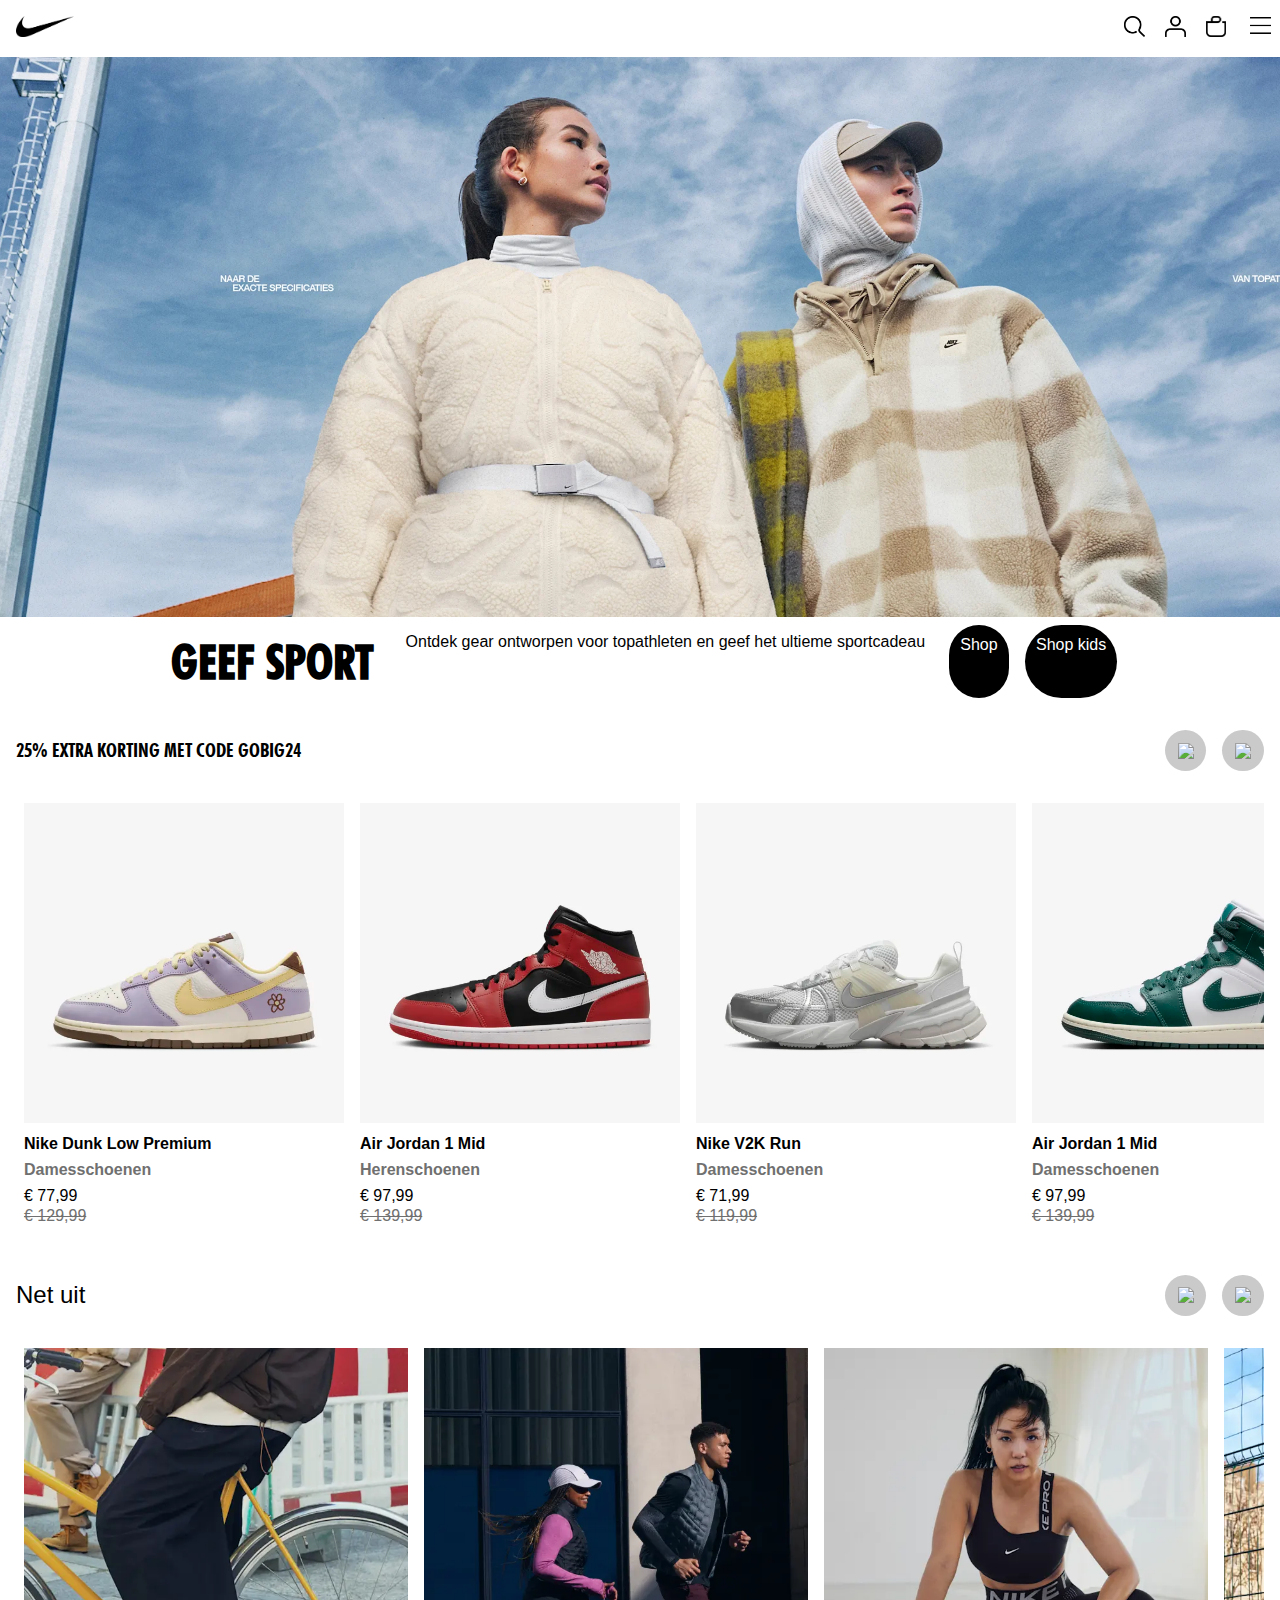
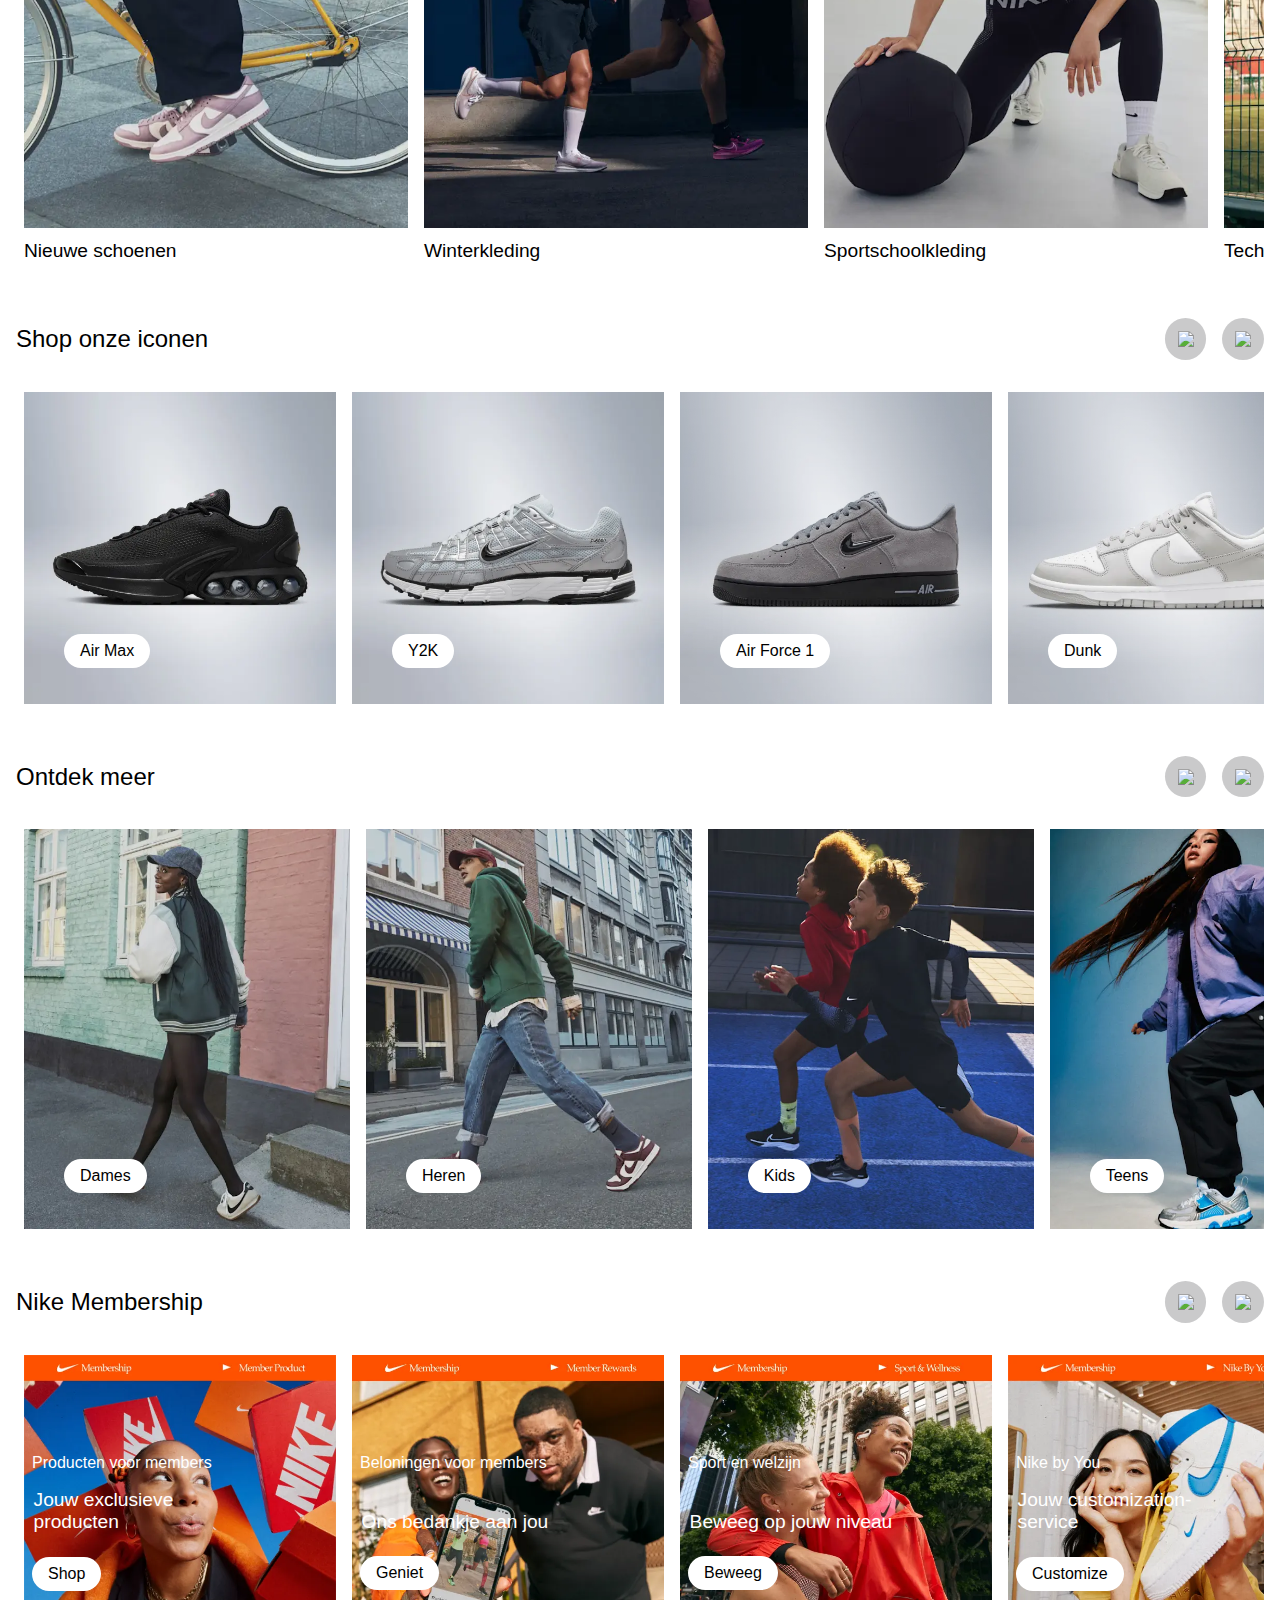
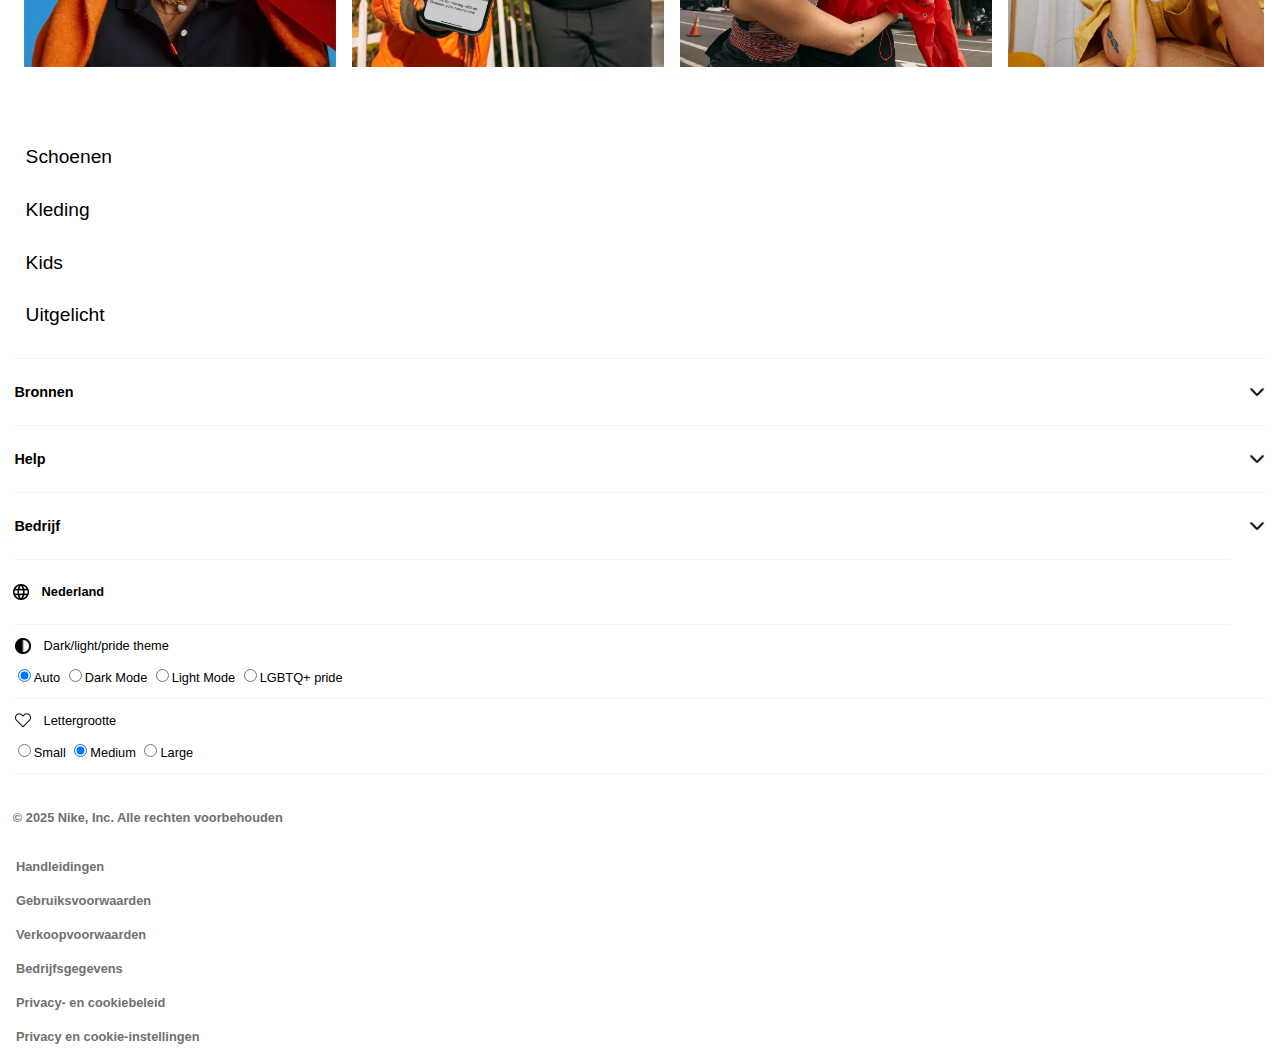
==== commit 36d8b986: "Add files via upload" ====
--- a/index.html
+++ b/index.html
@@ -75,7 +75,7 @@
         <!-- KORTING -->
 
         <section>
-            <h2>25% extra korting met code GOBIG24</h2>
+            <h2>25% extra korting met code GOBIG24</h2><button><img src="../FED2425/images/icons/left.png" alt="Carrousel naar links"></button><button><img src="../FED2425/images/icons/right.png" alt="Carrousel naar rechts"></button>
             <ul>
                 <li>
                     <a href="#">
@@ -168,7 +168,7 @@
         <!-- NET UIT -->
 
         <section>
-            <h2>Net uit</h2>
+            <h2>Net uit</h2><button><img src="../FED2425/images/icons/left.png" alt="Carrousel naar links"></button><button><img src="../FED2425/images/icons/right.png" alt="Carrousel naar rechts"></button>
             <ul>
                 <li>
                     <a href="#">
@@ -206,7 +206,7 @@
         <!-- SHOP VOOR ICONEN -->
 
         <section>
-            <h2>Shop onze iconen</h2>
+            <h2>Shop onze iconen</h2><button><img src="../FED2425/images/icons/left.png" alt="Carrousel naar links"></button><button><img src="../FED2425/images/icons/right.png" alt="Carrousel naar rechts"></button>
             <ul>
                 <li>
                     <a href="#">
@@ -262,7 +262,7 @@
         <!-- ONTDEK MEER -->
 
         <section>
-            <h2>Ontdek meer</h2>
+            <h2>Ontdek meer</h2><button><img src="../FED2425/images/icons/left.png" alt="Carrousel naar links"></button><button><img src="../FED2425/images/icons/right.png" alt="Carrousel naar rechts"></button>
             <ul>
                 <li>
                     <a href="#">
@@ -294,7 +294,7 @@
         <!-- NIKE MEMBERSHIP -->
 
         <section>
-            <h2>Nike Membership</h2>
+            <h2>Nike Membership</h2><button><img src="../FED2425/images/icons/left.png" alt="Carrousel naar links"></button><button><img src="../FED2425/images/icons/right.png" alt="Carrousel naar rechts"></button>
             <ul>
                 <li>
                     <a href="#">
@@ -428,10 +428,18 @@
         <button>Nederland</button>
 
         <fieldset>
-                <legend>Dark/light mode</legend>
-                <label><input type="radio" value="auto" name="theme" checked>Auto</label>
-                <label><input type="radio" value="dark" name="theme">Dark Mode</label>
-                <label><input type="radio" value="light" name="theme">Light Mode</label>
+            <legend>Dark/light/pride theme</legend>
+            <label><input type="radio" value="auto" name="theme" checked>Auto</label>
+            <label><input type="radio" value="dark" name="theme">Dark Mode</label>
+            <label><input type="radio" value="light" name="theme">Light Mode</label>
+            <label><input type="radio" value="gay" name="theme">LGBTQ+ pride</label>
+        </fieldset>
+
+        <fieldset>
+            <legend>Lettergrootte</legend>
+            <label><input type="radio" value="small" name="size">Small</label>
+            <label><input type="radio" value="medium" name="size" checked>Medium</label>
+            <label><input type="radio" value="large" name="size">Large</label>
         </fieldset>
 
         <p>© 2025 Nike, Inc. Alle rechten voorbehouden</p>
--- a/styles/styles.css
+++ b/styles/styles.css
@@ -24,6 +24,43 @@
 
     --button-bg-color: light-dark(#000000,#ffffff);
     --button-txt-color: light-dark(#ffffff,#000000);
+
+    --rainbow: linear-gradient(
+        45deg,
+        crimson,
+        darkorange,
+        gold,
+        limegreen,
+        dodgerblue,
+        blueviolet,
+        crimson,
+        darkorange,
+        gold,
+        limegreen,
+        dodgerblue,
+        blueviolet,
+        crimson
+    );
+
+    --scale-small: 0.8;   
+    --scale-medium: 1;     
+    --scale-large: 1.2;  
+
+    --font-size-xs: calc(0.8rem * var(--font-scale));   
+    --font-size-s: calc(0.9rem * var(--font-scale));   
+    --font-size-m: calc(1rem * var(--font-scale));    
+    --font-size-l: calc(1.2rem * var(--font-scale));    
+    --font-size-xl: calc(1.5rem * var(--font-scale));   
+    --font-size-xxl: calc(3rem * var(--font-scale));     
+}
+
+@keyframes rainbow-background {
+    0% {
+        background-position: left bottom;
+    }
+    100% {
+        background-position: right top;
+    }
 }
 
 @font-face {
@@ -34,6 +71,23 @@
 body {
     margin: 0;    
     background: var(--main-bg-color);
+    font-family: Helvetica, arial, sans-serif;;
+}
+
+/*************/
+/* FONT SIZE */
+/*************/
+
+:root:has([name="size"][value="small"]:checked) {
+    --font-scale: var(--scale-small);
+}
+
+:root:has([name="size"][value="medium"]:checked) {
+    --font-scale: var(--scale-medium);
+}
+
+:root:has([name="size"][value="large"]:checked) {
+    --font-scale: var(--scale-large);
 }
 
 /**********/
@@ -68,7 +122,8 @@
 
 header button {
     border: none;
-    background-color: var(--main-bg-color);
+    background-color: transparent;
+    cursor: pointer;
 }
 
 /***************/
@@ -85,8 +140,6 @@
     transition: 0.3s ease-in-out;
     padding: 2em 1em 2em 2em;
     z-index: 1000;
-
-    font-family: Helvetica, arial, sans-serif;
 }
 
 nav.open {
@@ -119,7 +172,7 @@
     display: flex;
     justify-content: space-between;
     text-decoration: none;
-    font-size: 1.5rem;
+    font-size: var(--font-size-xl);
     color: var(--main-txt-color);
 }
 
@@ -157,7 +210,7 @@
     align-items: center;
     justify-content: flex-start;
     text-decoration: none;
-    font-size: .9rem;
+    font-size: var(--font-size-s);
     font-weight: 550;
     color: var(--main-txt-color);
 }
@@ -165,7 +218,7 @@
 /* Account */
 
 nav p {
-    font-size: 1.2rem;
+    font-size: var(--font-size-l);
     color: var(--sec-txt-color);
     padding: 1em 0;
     line-height: 1.5em;
@@ -174,14 +227,14 @@
 
 nav p > a {
     text-decoration: none;
-    font-size: 1.2rem;
+    font-size: var(--font-size-l);
     font-weight: 550;
     color: var(--main-txt-color);
 }
 
 nav > a {
     text-decoration: none;
-    font-size: 1rem;
+    font-size: var(--font-size-m);
     font-weight: 550;
     color: var(--main-txt-color);
     padding: .5em 1em ;
@@ -232,7 +285,7 @@
     align-items: center;
     justify-content: flex-start;
     text-decoration: none;
-    font-size: 1rem;
+    font-size: var(--font-size-m);
     font-weight: 550;
     color: var(--main-txt-color);
 }
@@ -254,8 +307,7 @@
     border-color: var(--sec-bg-color);
 
     text-decoration: none;
-    font-family: Helvetica, arial, sans-serif;
-    font-size: .9rem;
+    font-size: var(--font-size-s);
     color: var(--main-txt-color);
     font-weight: 580;
 }
@@ -284,8 +336,7 @@
 
 footer details  a{
     text-decoration: none;
-    font-family: Helvetica, arial, sans-serif;
-    font-size: .8rem;
+    font-size: var(--font-size-xs);
     color: var(--sec-txt-color);
     font-weight: 580;
 }
@@ -294,8 +345,7 @@
 
 footer button {
     text-decoration: none;
-    font-family: Helvetica, arial, sans-serif;
-    font-size: .8rem;
+    font-size: var(--font-size-xs);
     color: var(--main-txt-color);
     font-weight: 580;
     text-align: left;
@@ -308,7 +358,7 @@
     padding: 1.5rem 0em;
     margin: 0 1em 0 1em;
 
-    width: 95vw;
+    width: 95%;
 
     display: flex;
     justify-content: flex-start;
@@ -334,7 +384,7 @@
     display: flex;
 }
 
-footer fieldset legend::before {
+footer fieldset:nth-of-type(1) legend::before {
     content: '';
     display: inline-block;
     width: 16px; 
@@ -344,17 +394,26 @@
     margin-right: 1em;
 }
 
+footer fieldset:nth-of-type(2) legend::before {
+    content: '';
+    display: inline-block;
+    width: 16px; 
+    height: 16px; 
+    background: url('../images/icons/heart.png') no-repeat;
+    background-size: cover; 
+    margin-right: 1em;
+}
+
 footer fieldset {
-    font-family: Helvetica, arial, sans-serif;
-    font-size: .8rem;
+    font-size: var(--font-size-xs);
     margin: 1em;
-    padding: 0;
+    padding: 0 1em 1em 0;
     border: none;
+    border-bottom: 1px solid var(--sec-bg-color);
 }
 
 footer p {
-    font-family: Helvetica, arial, sans-serif;
-    font-size: .8rem;
+    font-size: var(--font-size-xs);
     color: var(--sec-txt-color);
     font-weight: 580;
     text-align: left;
@@ -370,8 +429,7 @@
     
 footer ul a{
     text-decoration: none;
-    font-family: Helvetica, arial, sans-serif;
-    font-size: .8rem;
+    font-size: var(--font-size-xs);
     color: var(--sec-txt-color);
     font-weight: 580;
 }
@@ -384,10 +442,11 @@
 /* LIGHT/DARK MODE */
 /*******************/
 
-/* Auto Mode */
 :root:has([value="auto"]:checked) {
     color-scheme: light dark;
 }
+
+/* Auto Mode */
 
 @media (prefers-color-scheme: dark) {
     :root:has([value="auto"]:checked) header > a > img {
@@ -442,6 +501,14 @@
         content: url(../images/icons/darkMode/storeDark.png);
     }
 
+    :root:has([value="auto"]:checked) section > button:nth-of-type(1) > img {
+        content: url(../images/icons/darkMode/leftDark.png);
+    }
+
+    :root:has([value="auto"]:checked) section > button:nth-of-type(2) > img {
+        content: url(../images/icons/darkMode/rightDark.png);
+    }
+
     :root:has([value="auto"]:checked) footer summary::after {
         background-image: url(../images/icons/darkMode/downDark.png);
     }
@@ -450,8 +517,12 @@
         background-image: url(../images/icons/darkMode/globeDark.png);
     }
 
-    :root:has([value="auto"]:checked) footer fieldset legend::before {
+    :root:has([value="auto"]:checked) footer fieldset:nth-of-type(1) legend::before {
         background-image: url(../images/icons/darkMode/light.png);
+    }
+
+    :root:has([value="auto"]:checked) footer fieldset:nth-of-type(2) legend::before {
+        background-image: url(../images/icons/darkMode/letterDark.png);
     }
 
     :root:has([value="auto"]:checked) footer details::after {
@@ -517,6 +588,14 @@
     content: url(../images/icons/store.png);
 }
 
+:root:has([value="light"]:checked) section > button:nth-of-type(1) > img {
+    content: url(../images/icons/left.png);
+}
+
+:root:has([value="light"]:checked) section > button:nth-of-type(2) > img {
+    content: url(../images/icons/right.png);
+}
+
 :root:has([value="light"]:checked) footer summary::after {
     background-image: url(../images/icons/down.png);
 }
@@ -525,10 +604,13 @@
     background-image: url(../images/icons/globe.png);
 }
 
-:root:has([value="light"]:checked) footer fieldset legend::before {
+:root:has([value="light"]:checked) footer fieldset:nth-of-type(1) legend::before {
     background-image: url(../images/icons/dark.png);
 }
 
+:root:has([value="light"]:checked) footer fieldset:nth-of-type(2) legend::before {
+    background-image: url(../images/icons/letter.png);
+}
 
 /* Dark Mode */
 :root:has([value="dark"]:checked) {
@@ -587,6 +669,14 @@
     content: url(../images/icons/darkMode/storeDark.png);
 }
 
+:root:has([value="dark"]:checked) section > button:nth-of-type(1) > img {
+    content: url(../images/icons/darkMode/leftDark.png);
+}
+
+:root:has([value="dark"]:checked) section > button:nth-of-type(2) > img {
+    content: url(../images/icons/darkMode/rightDark.png);
+}
+
 :root:has([value="dark"]:checked) footer summary::after {
     background-image: url(../images/icons/darkMode/downDark.png);
 }
@@ -595,6 +685,113 @@
     background-image: url(../images/icons/darkMode/globeDark.png);
 }
 
-:root:has([value="dark"]:checked) footer fieldset legend::before {
+:root:has([value="dark"]:checked) footer fieldset:nth-of-type(1) legend::before {
     background-image: url(../images/icons/darkMode/light.png);
+}
+
+:root:has([value="dark"]:checked) footer fieldset:nth-of-type(2) legend::before {
+    background-image: url(../images/icons/darkMode/letterDark.png);
+}
+
+/* LGBTQ+ */
+
+:root:has([value="gay"]:checked) {
+    --main-txt-color: #ffffff;
+    --sec-txt-color: #ffffff;
+    --trd-text-color: #ffffff;
+    --pic-text-color: #ffffff;
+    
+    --main-bg-color: #000000;
+    --sec-bg-color: #ffffff;
+    --trd-bg-color: #ffffff;
+    
+    --button-bg-color: #ffffff;
+    --button-txt-color: #000000;
+}
+
+:root:has([value="gay"]:checked) body {
+    background-image: var(--rainbow);
+    background-size: 200% 200%;
+    background-position: left bottom;
+    animation: rainbow-background 3s linear infinite;
+}
+
+:root:has([value="gay"]:checked) header {
+    background-color: var(--main-bg-color);
+}
+
+:root:has([value="gay"]:checked) header > a > img {
+    content: url(../images/icons/gay/nikeGay.png);
+}
+
+:root:has([value="gay"]:checked) header > ul > li:nth-of-type(1) > a > img {
+    content: url(../images/icons/gay/searchGay.png);
+}
+
+:root:has([value="gay"]:checked) header > ul > li:nth-of-type(2) > a > img {
+    content: url(../images/icons/gay/userGay.png);
+}
+
+:root:has([value="gay"]:checked) header > ul > li:nth-of-type(3) > a > img {
+    content: url(../images/icons/gay/shoppingGay.png);
+}
+
+:root:has([value="gay"]:checked) header > ul > li:nth-of-type(4) > button > img {
+    content: url(../images/icons/darkMode/menuDark.png);
+}
+
+:root:has([value="gay"]:checked) nav button img {
+    content: url(../images/icons/darkMode/closeDark.png);
+}
+
+:root:has([value="gay"]:checked) nav ul:nth-of-type(1) li img {
+    content: url(../images/icons/darkMode/rightDark.png);
+}
+
+:root:has([value="gay"]:checked) nav ul:nth-of-type(2) li:nth-of-type(1) img {
+    content: url(../images/icons/darkMode/jumpmanDark.png);
+}
+
+:root:has([value="gay"]:checked) nav ul:nth-of-type(2) li:nth-of-type(2) img {
+    content: url(../images/icons/darkMode/converseDark.png);
+}
+
+:root:has([value="gay"]:checked) nav ul:nth-of-type(3) li:nth-of-type(1) img {
+    content: url(../images/icons/darkMode/questionDark.png);
+}
+
+:root:has([value="gay"]:checked) nav ul:nth-of-type(3) li:nth-of-type(2) img {
+    content: url(../images/icons/darkMode/shoppingDark.png);
+}
+
+:root:has([value="gay"]:checked) nav ul:nth-of-type(3) li:nth-of-type(3) img {
+    content: url(../images/icons/darkMode/deliveryDark.png);
+}
+
+:root:has([value="gay"]:checked) nav ul:nth-of-type(3) li:nth-of-type(4) img {
+    content: url(../images/icons/darkMode/storeDark.png);
+}
+
+:root:has([value="gay"]:checked) section > button:nth-of-type(1) > img {
+    content: url(../images/icons/gay/leftGay.png);
+}
+
+:root:has([value="gay"]:checked) section > button:nth-of-type(2) > img {
+    content: url(../images/icons/gay/rightGay.png);
+}
+
+:root:has([value="gay"]:checked) footer summary::after {
+    background-image: url(../images/icons/darkMode/downDark.png);
+}
+
+:root:has([value="gay"]:checked) footer button::before {
+    background-image: url(../images/icons/darkMode/globeDark.png);
+}
+
+:root:has([value="gay"]:checked) footer fieldset:nth-of-type(1) legend::before {
+    background-image: url(../images/icons/darkMode/light.png);
+}
+
+:root:has([value="gay"]:checked) footer fieldset:nth-of-type(2) legend::before {
+    background-image: url(../images/icons/darkMode/letterDark.png);
 }--- a/styles/styleHomepage.css
+++ b/styles/styleHomepage.css
@@ -1,11 +1,14 @@
-/* Fonts en typografie bij elkaar, kan je ze weghalen bij individuele elementen. */
-
 /**********/
 /* BANNER */
 /**********/
 
 h1 {
     display: none;
+}
+
+section:nth-of-type(1) {
+    display: block;
+    margin: 0;
 }
 
 section:nth-of-type(1) article:nth-of-type(1) {
@@ -44,14 +47,13 @@
 section:nth-of-type(1) article:nth-of-type(2) h2 {
 	font-family: titelsFutura;
 	text-transform: uppercase;
-	font-size: 3rem;
+	font-size: var(--font-size-xxl);
     color: var(--main-txt-color);
 	margin: 1rem;
 }
 
 section:nth-of-type(1) article:nth-of-type(2) p {
-	font-family: Helvetica, arial, sans-serif;
-	font-size: 1rem;
+	font-size: var(--font-size-m);
     color: var(--main-txt-color);
     padding: 1rem;
 	margin: 0;
@@ -60,7 +62,6 @@
 section:nth-of-type(1) article:nth-of-type(2) a {
     background-color: var(--button-bg-color);
     color: var(--button-txt-color);
-    font-family: Helvetica, arial, sans-serif;
     text-decoration: none;
 
 
@@ -69,6 +70,58 @@
     margin: .5rem;
 }
 
+
+/**********************/
+/* ALGEMEEN CARROUSEL */
+/**********************/
+
+section {
+    display: flex;
+    flex-wrap: wrap;
+    align-items: center;
+    margin: 1rem;
+}
+
+section > h2 {
+	font-size: var(--font-size-xl);
+    margin: 0;
+    font-weight: normal;
+}
+
+section > button {
+    align-items: center;
+    display: flex;
+    border: none;
+    background: var(--trd-bg-color);
+    padding: .8rem;
+    margin: .5rem;
+    cursor: pointer;
+    border-radius: 5em;
+}
+
+section > button:nth-of-type(1)  {
+    margin-left: auto;
+}
+
+section > button:nth-of-type(2)  {
+    margin-right: 0;
+}
+
+
+section > button > img {
+    width: 1rem;
+    height: 1rem;
+}
+
+section > ul {
+    display: flex;
+    overflow-x: scroll;
+    scroll-behavior: smooth;
+    scroll-snap-type: x mandatory;
+    list-style-type: none;
+    padding: 0;
+}
+
 /*********************/
 /* KORTING CARROUSEL */
 /*********************/
@@ -76,92 +129,67 @@
 section:nth-of-type(2) h2 {
 	font-family: titelsFutura;
 	text-transform: uppercase;
-	font-size: 1.5rem;
-	margin: 1rem;
-}
-
-section:nth-of-type(2) ul {
-    display: flex;
-    overflow-x: scroll;
-    list-style-type: none;
-    padding: 0;
+	font-size: 1.2em;
 }
 
 section:nth-of-type(2) li {
     padding: .5em;
+    scroll-snap-align: start;
 }
 
 section:nth-of-type(2) li a {
     text-decoration: none;
 }
 
-section:nth-of-type(2) img {
+section:nth-of-type(2) li a img {
     height: 20rem;
 }
 
 section:nth-of-type(2) h3 {
-    font-family: Helvetica, arial, sans-serif;
-	font-size: 1rem;
+	font-size: var(--font-size-m);
     color: var(--main-txt-color);
     margin: .5rem 0rem;
 }
 
 section:nth-of-type(2) h4 {
-    font-family: Helvetica, arial, sans-serif;
-	font-size: 1rem;
+	font-size: var(--font-size-m);
     color: var(--sec-txt-color);
     margin: .5rem 0rem;
 }
 
 section:nth-of-type(2) p:nth-of-type(1) {
-    font-family: Helvetica, arial, sans-serif;
-	font-size: 1rem;
+	font-size: var(--font-size-m);
     color: var(--main-txt-color);
     margin: .1rem 0rem;
 }
 
 section:nth-of-type(2) p:nth-of-type(2) {
-    font-family: Helvetica, arial, sans-serif;
-	font-size: 1rem;
+	font-size: var(--font-size-m);
     color: var(--sec-txt-color);
     text-decoration: line-through;
     margin: .1rem 0rem;
-
+        
 }
 
 /*********************/
 /* NET UIT CARROUSEL */
 /*********************/
 
-section:nth-of-type(3) h2 {
-	font-family: Helvetica, arial, sans-serif;
-	font-size: 1.5rem;
-	margin: 1rem;
-    font-weight: normal;
-}
-
-section:nth-of-type(3) ul {
-    display: flex;
-    overflow-x: scroll;
-    list-style-type: none;
-    padding: 0;
-}
-
 section:nth-of-type(3) li {
     padding: .5em;
+    scroll-snap-align: start;
 }
 
 section:nth-of-type(3) li a {
     text-decoration: none;
 }
 
-section:nth-of-type(3) img {
+section:nth-of-type(3) li a img {
     height: 30rem;
 }
 
 section:nth-of-type(3) h3 {
-    font-family: Helvetica, arial, sans-serif;
-	font-size: 1.2rem;
+	font-size: var(--font-size-l);
     color: var(--main-txt-color);
     margin: .5rem 0rem;
     font-weight: normal;
@@ -171,36 +199,22 @@
 /* SHOP ONZE ICONEN CARROUSEL */
 /******************************/
 
-section:nth-of-type(4) h2 {
-	font-family: Helvetica, arial, sans-serif;
-	font-size: 1.5rem;
-	margin: 1rem;
-    font-weight: normal;
-}
-
-section:nth-of-type(4) ul {
-    display: flex;
-    overflow-x: scroll;
-    list-style-type: none;
-    padding: 0;
-}
-
 section:nth-of-type(4) li {
     position: relative; 
     padding: .5em;
+    scroll-snap-align: start;
 }
 
 section:nth-of-type(4) li a {
     text-decoration: none;
 }
 
-section:nth-of-type(4) li img {
+section:nth-of-type(4) li a img {
     height: 19.5rem;
 }
 
 section:nth-of-type(4) li h3 {
-    font-family: Helvetica, arial, sans-serif;
-    font-size: 1rem;
+	font-size: var(--font-size-m);
     color: var(--main-txt-color);
     font-weight: normal;
 
@@ -221,36 +235,22 @@
 /* ONTDEK MEER CARROUSEL */
 /*************************/
 
-section:nth-of-type(5) h2 {
-	font-family: Helvetica, arial, sans-serif;
-	font-size: 1.5rem;
-	margin: 1rem;
-    font-weight: normal;
-}
-
-section:nth-of-type(5) ul {
-    display: flex;
-    overflow-x: scroll;
-    list-style-type: none;
-    padding: 0;
-}
-
 section:nth-of-type(5) li {
     position: relative; 
     padding: .5em;
+    scroll-snap-align: start;
 }
 
 section:nth-of-type(5) li a {
     text-decoration: none;
 }
 
-section:nth-of-type(5) li img {
+section:nth-of-type(5) li a img {
     height: 25rem;
 }
 
 section:nth-of-type(5) li h3 {
-    font-family: Helvetica, arial, sans-serif;
-    font-size: 1rem;
+	font-size: var(--font-size-m);
     color: var(--main-txt-color);
     font-weight: normal;
 
@@ -271,21 +271,6 @@
 /* NIKE MEMBERSHIP CARROUSEL */
 /*****************************/
 
-section:nth-of-type(6) h2 {
-	font-family: Helvetica, arial, sans-serif;
-	font-size: 1.5rem;
-	margin: 1rem;
-    font-weight: normal;
-}
-
-section:nth-of-type(6) ul {
-    display: flex;
-    overflow-x: scroll;
-    overflow-y: hidden; 
-    list-style-type: none;
-    padding: 0;
-}
-
 section:nth-of-type(6) li {
     padding: .5em;
     height: 22rem;
@@ -311,8 +296,7 @@
 }
 
 section:nth-of-type(6) h4 {
-    font-family: Helvetica, arial, sans-serif;
-    font-size: 1.4rem;
+	font-size: var(--font-size-l);
     color: var(--pic-text-color);
     font-weight: normal;
     padding: .5em;
@@ -324,8 +308,7 @@
 }
 
 section:nth-of-type(6) h3 {
-    font-family: Helvetica, arial, sans-serif;
-    font-size: 1rem;
+	font-size: var(--font-size-m);
     color: var(--pic-text-color);
     font-weight: normal;
     padding: .5em;
@@ -339,8 +322,7 @@
 
 section:nth-of-type(6) li p {
     display: inline-block; 
-    font-family: Helvetica, arial, sans-serif;
-    font-size: 1rem;
+	font-size: var(--font-size-m);
     color: var(--main-txt-color);
     font-weight: normal;
 
@@ -365,13 +347,17 @@
 /* SITEMAP */
 /***********/
 
+section:nth-of-type(7) {
+    flex-direction: column;
+    align-items: start;
+}
+
 section:nth-of-type(7) h2 {
     display: none;
 }
 
 section:nth-of-type(7) details{
-    font-family: Helvetica, arial, sans-serif;
-    font-size: 1.2rem;
+	font-size: var(--font-size-l);
     color: var(--main-text-color);
     font-weight: normal;
     padding: .8em .5em ;
@@ -391,8 +377,7 @@
 
 section:nth-of-type(7) a{
     text-decoration: none;
-    font-family: Helvetica, arial, sans-serif;
-    font-size: .9rem;
+	font-size: var(--font-size-s);
     color: var(--sec-txt-color);
     font-weight: 580;
 }
